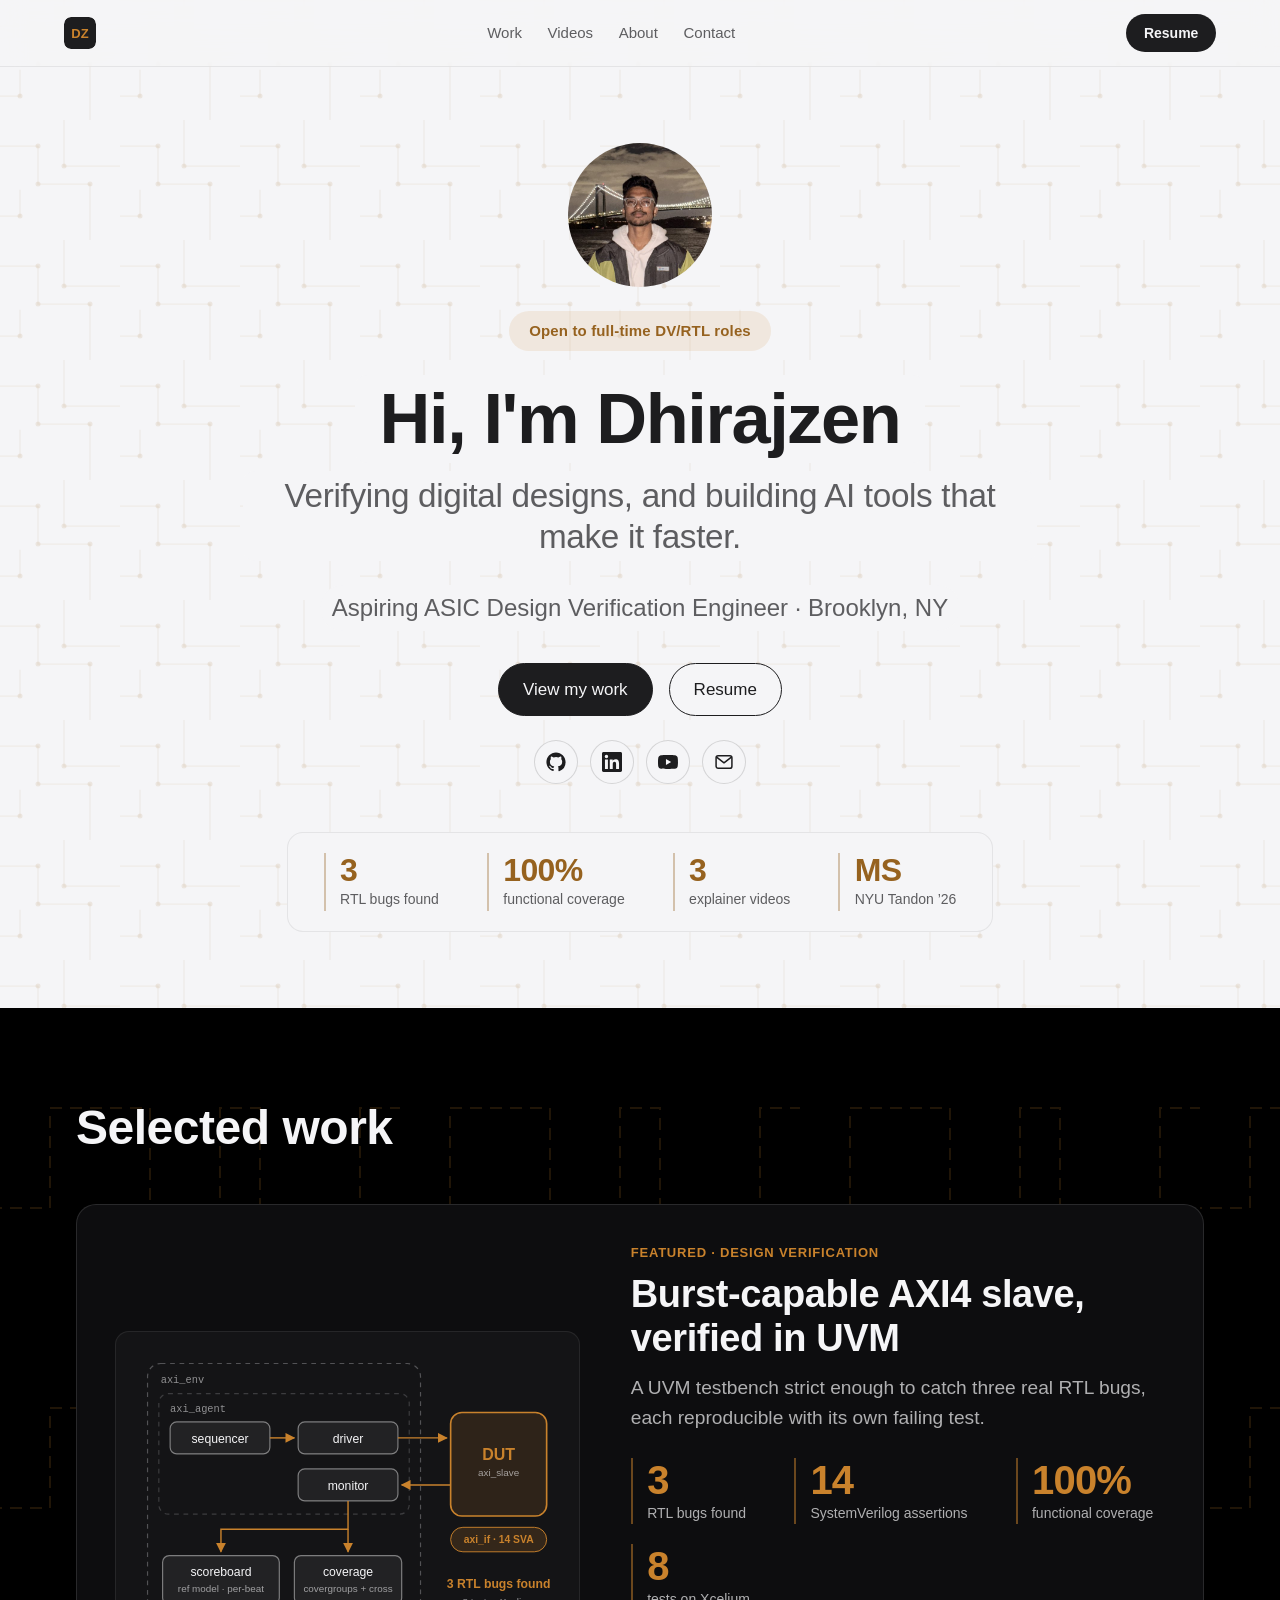
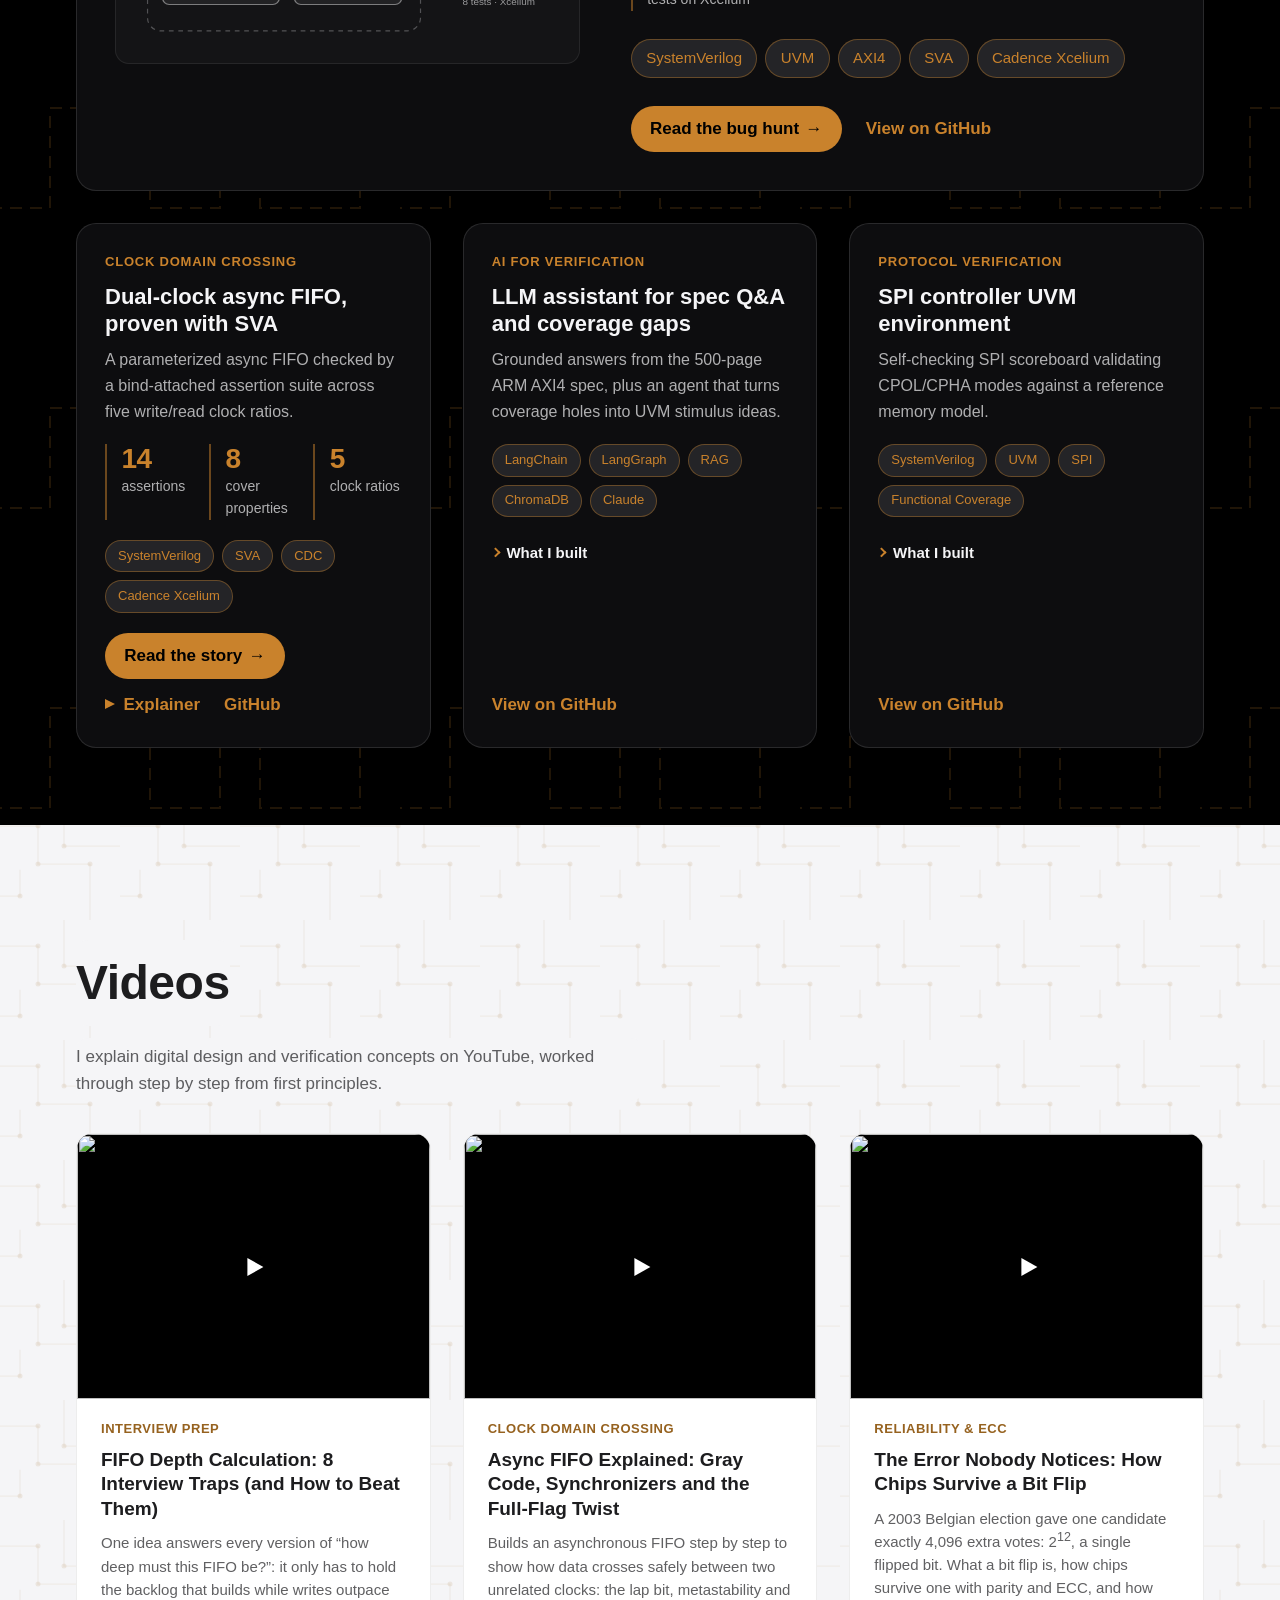
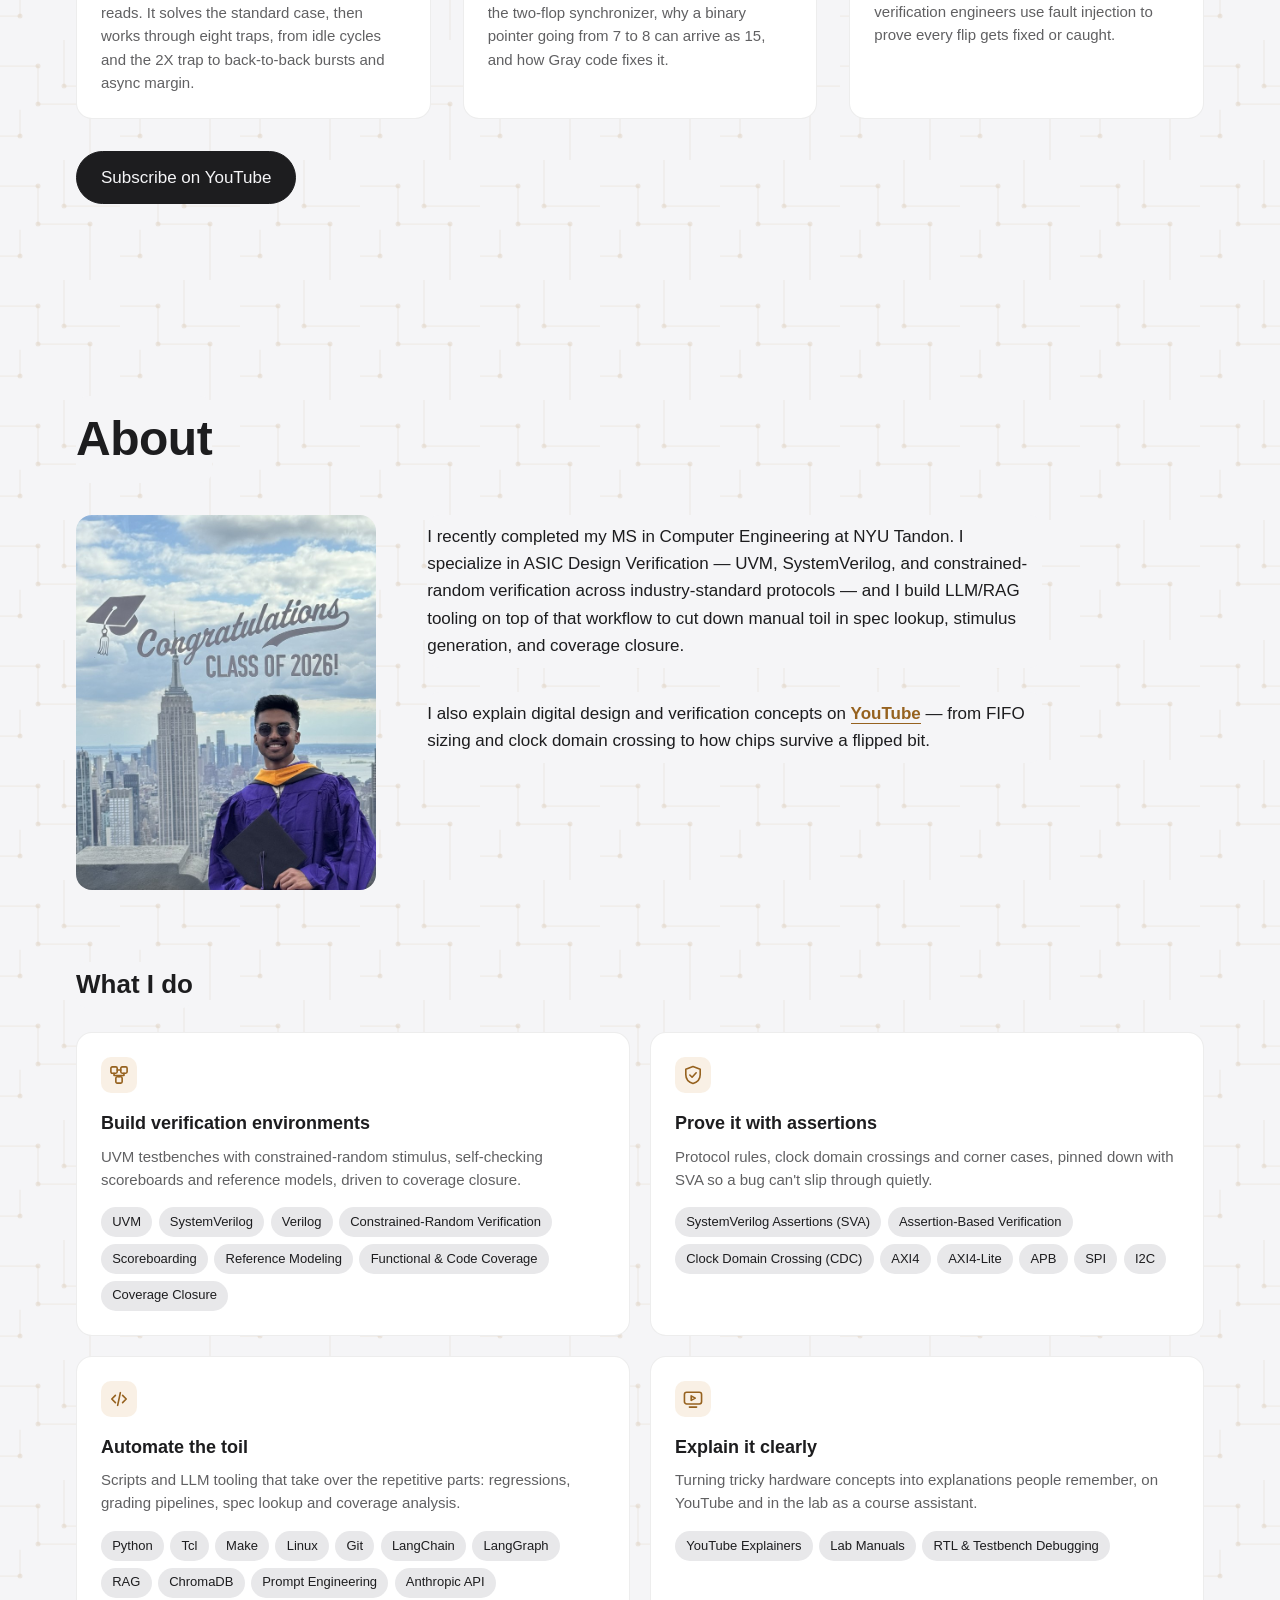
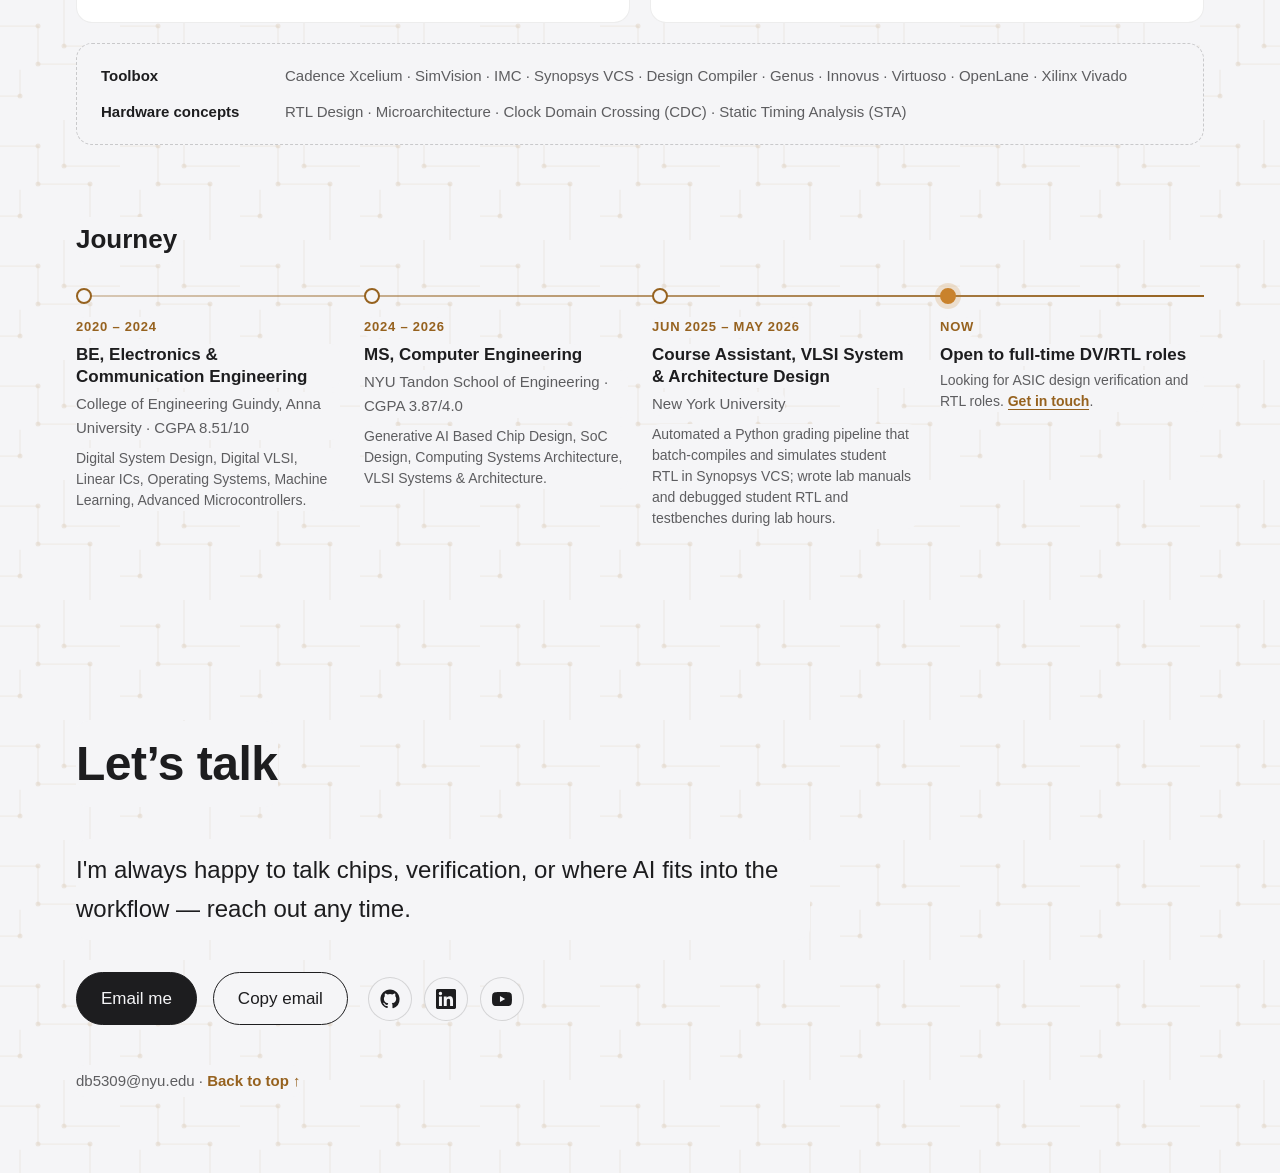
==== index.html @ af72b8d8 "redesign: work-first layout, case-study pages, nav that tracks the page The page read like the resum" ====
<!DOCTYPE html>
<html lang="en">
<head>
  <script>document.documentElement.classList.add('js');</script>
  <meta charset="UTF-8">
  <meta name="viewport" content="width=device-width, initial-scale=1.0">
  <title>Dhirajzen Bagawath Geetha Kumaravel — Aspiring ASIC Design Verification Engineer</title>
  <meta name="description" content="Dhirajzen Bagawath Geetha Kumaravel — Aspiring ASIC Design Verification Engineer specializing in UVM, SystemVerilog, and AI/LLM tooling for verification. Open to full-time DV/RTL roles.">
  <meta property="og:type" content="website">
  <meta property="og:url" content="https://dhirajzen.github.io/">
  <meta property="og:title" content="Dhirajzen Bagawath Geetha Kumaravel — Aspiring ASIC Design Verification Engineer">
  <meta property="og:description" content="Aspiring ASIC Design Verification Engineer specializing in UVM, SystemVerilog, and AI/LLM tooling for verification. Open to full-time DV/RTL roles.">
  <meta property="og:image" content="https://dhirajzen.github.io/og-image.png">
  <meta property="og:image:width" content="1200">
  <meta property="og:image:height" content="630">
  <meta name="twitter:card" content="summary_large_image">
  <meta name="twitter:title" content="Dhirajzen Bagawath Geetha Kumaravel — Aspiring ASIC Design Verification Engineer">
  <meta name="twitter:description" content="Aspiring ASIC Design Verification Engineer specializing in UVM, SystemVerilog, and AI/LLM tooling for verification. Open to full-time DV/RTL roles.">
  <meta name="twitter:image" content="https://dhirajzen.github.io/og-image.png">
  <script type="application/ld+json">
  {
    "@context": "https://schema.org",
    "@type": "Person",
    "name": "Dhirajzen Bagawath Geetha Kumaravel",
    "jobTitle": "Aspiring ASIC Design Verification Engineer",
    "url": "https://dhirajzen.github.io/",
    "image": "https://dhirajzen.github.io/headshot.jpg",
    "email": "mailto:db5309@nyu.edu",
    "address": { "@type": "PostalAddress", "addressLocality": "Brooklyn", "addressRegion": "NY", "addressCountry": "US" },
    "alumniOf": [
      { "@type": "CollegeOrUniversity", "name": "New York University Tandon School of Engineering" },
      { "@type": "CollegeOrUniversity", "name": "College of Engineering Guindy, Anna University" }
    ],
    "knowsAbout": ["ASIC Design Verification", "UVM", "SystemVerilog", "SystemVerilog Assertions", "Functional Coverage", "Clock Domain Crossing", "AXI4"],
    "sameAs": [
      "https://github.com/Dhirajzen",
      "https://www.linkedin.com/in/dhirajzen30/",
      "https://www.youtube.com/@dhirajzen30"
    ]
  }
  </script>
  <link rel="icon" href="favicon.svg" type="image/svg+xml">
  <link rel="stylesheet" href="styles.css">
  <script src="script.js" defer></script>
  <script data-goatcounter="https://dhirajzen.goatcounter.com/count"
          async src="//gc.zgo.at/count.js"></script>
</head>
<body>
  <a class="skip-link" href="#main">Skip to main content</a>

  <svg class="site-bg-wave" aria-hidden="true" focusable="false"><rect width="100%" height="100%" fill="url(#circuit-pattern)" /></svg>
  <svg class="site-bg-wave-active" aria-hidden="true" focusable="false"><rect width="100%" height="100%" fill="url(#circuit-pattern-active)" /></svg>

  <svg width="0" height="0" style="position: absolute" aria-hidden="true" focusable="false">
    <defs>
      <pattern id="circuit-pattern" width="120" height="120" patternUnits="userSpaceOnUse">
        <path class="circuit-trace" d="M0,26 H38 V64 H90 V120 M64,0 V46 H120 M0,96 H20 V70" />
        <circle class="circuit-via" cx="38" cy="26" r="2.5" />
        <circle class="circuit-via" cx="38" cy="64" r="2.5" />
        <circle class="circuit-via" cx="90" cy="64" r="2.5" />
        <circle class="circuit-via" cx="64" cy="46" r="2.5" />
        <circle class="circuit-via" cx="20" cy="96" r="2.5" />
      </pattern>
      <pattern id="circuit-pattern-active" width="120" height="120" patternUnits="userSpaceOnUse">
        <path class="circuit-trace-active" d="M0,26 H38 V64 H90 V120 M64,0 V46 H120 M0,96 H20 V70" />
        <circle class="circuit-via-active" cx="38" cy="26" r="3" />
        <circle class="circuit-via-active" cx="38" cy="64" r="3" />
        <circle class="circuit-via-active" cx="90" cy="64" r="3" />
        <circle class="circuit-via-active" cx="64" cy="46" r="3" />
        <circle class="circuit-via-active" cx="20" cy="96" r="3" />
      </pattern>
      <pattern id="waveform-pattern" width="400" height="300" patternUnits="userSpaceOnUse">
        <path class="waveform-pattern-path" d="M-50,200 L50,200 L50,100 L150,100 L150,200 L220,200 L220,100 L260,100 L260,200 L360,200 L360,100 L400,100" />
      </pattern>
      <!-- Icon sprite: referenced with <use href="#icon-…"> wherever a link needs one. -->
      <symbol id="icon-github" viewBox="0 0 24 24"><path fill="currentColor" d="M12 .5C5.65.5.5 5.65.5 12c0 5.08 3.29 9.39 7.86 10.91.58.11.79-.25.79-.56v-2c-3.2.7-3.87-1.36-3.87-1.36-.52-1.33-1.28-1.69-1.28-1.69-1.05-.72.08-.7.08-.7 1.16.08 1.77 1.19 1.77 1.19 1.03 1.77 2.7 1.26 3.36.96.1-.75.4-1.26.73-1.55-2.55-.29-5.24-1.28-5.24-5.69 0-1.26.45-2.29 1.19-3.1-.12-.29-.52-1.46.11-3.05 0 0 .97-.31 3.17 1.18a11 11 0 0 1 5.77 0c2.2-1.49 3.17-1.18 3.17-1.18.63 1.59.23 2.76.11 3.05.74.81 1.19 1.84 1.19 3.1 0 4.42-2.69 5.39-5.25 5.68.41.36.78 1.06.78 2.14v3.17c0 .31.21.68.8.56A11.5 11.5 0 0 0 23.5 12C23.5 5.65 18.35.5 12 .5Z"/></symbol>
      <symbol id="icon-linkedin" viewBox="0 0 24 24"><path fill="currentColor" d="M20.45 20.45h-3.56v-5.57c0-1.33-.02-3.04-1.85-3.04-1.85 0-2.14 1.45-2.14 2.94v5.67H9.35V9h3.41v1.56h.05c.48-.9 1.64-1.85 3.37-1.85 3.6 0 4.27 2.37 4.27 5.46v6.28ZM5.34 7.43a2.06 2.06 0 1 1 0-4.13 2.06 2.06 0 0 1 0 4.13ZM7.12 20.45H3.56V9h3.56v11.45ZM22.22 0H1.77C.79 0 0 .77 0 1.73v20.54C0 23.23.79 24 1.77 24h20.45c.98 0 1.78-.77 1.78-1.73V1.73C24 .77 23.2 0 22.22 0Z"/></symbol>
      <symbol id="icon-youtube" viewBox="0 0 24 24"><path fill="currentColor" d="M23.5 6.19a3.02 3.02 0 0 0-2.12-2.14C19.5 3.55 12 3.55 12 3.55s-7.5 0-9.38.5A3.02 3.02 0 0 0 .5 6.19C0 8.08 0 12 0 12s0 3.92.5 5.81a3.02 3.02 0 0 0 2.12 2.14c1.88.5 9.38.5 9.38.5s7.5 0 9.38-.5a3.02 3.02 0 0 0 2.12-2.14C24 15.92 24 12 24 12s0-3.92-.5-5.81ZM9.55 15.57V8.43L15.82 12l-6.27 3.57Z"/></symbol>
      <symbol id="icon-mail" viewBox="0 0 24 24"><g fill="none" stroke="currentColor" stroke-width="1.8" stroke-linecap="round" stroke-linejoin="round"><rect x="2.5" y="4.5" width="19" height="15" rx="2.5"/><path d="m3.5 6.5 8.5 6.5 8.5-6.5"/></g></symbol>
    </defs>
  </svg>

  <nav class="site-nav" aria-label="Section navigation">
    <a href="#hero" class="site-nav__brand" aria-label="Dhirajzen — home">
      <svg class="site-nav__brand-mark" viewBox="0 0 64 64" aria-hidden="true" focusable="false">
        <rect width="64" height="64" rx="14" fill="var(--text-dark)"/>
        <text x="32" y="42" font-family="-apple-system, BlinkMacSystemFont, 'Segoe UI', Helvetica, Arial, sans-serif" font-size="26" font-weight="700" fill="var(--accent)" text-anchor="middle">DZ</text>
      </svg>
    </a>
    <button type="button" class="site-nav__toggle" aria-expanded="false" aria-controls="site-nav-links" aria-label="Open menu">
      <span class="site-nav__toggle-bar"></span>
      <span class="site-nav__toggle-bar"></span>
      <span class="site-nav__toggle-bar"></span>
    </button>
    <div class="site-nav__links" id="site-nav-links">
      <a href="#projects">Work</a>
      <a href="#videos">Videos</a>
      <a href="#about">About</a>
      <a href="#contact">Contact</a>
    </div>
    <a href="resume.pdf" class="site-nav__resume">Resume</a>
    <span class="site-nav__progress" aria-hidden="true"></span>
  </nav>

  <header class="hero" id="hero">
    <img src="headshot.jpg" alt="Portrait of Dhirajzen Bagawath Geetha Kumaravel" class="hero-headshot" data-reveal width="144" height="144">
    <p class="status-pill" data-reveal>Open to full-time DV/RTL roles</p>
    <h1 data-reveal><span class="hero-greeting">Hi, I'm Dhirajzen</span><span class="hero-tagline">Verifying digital designs, and building AI tools that make it faster.</span></h1>
    <p class="hero-subtitle" data-reveal>Aspiring ASIC Design Verification Engineer · Brooklyn, NY</p>
    <div class="hero-actions" data-reveal>
      <a href="#projects" class="btn btn--primary">View my work</a>
      <a href="resume.pdf" class="btn">Resume</a>
    </div>
    <nav class="icon-links hero-icon-links" aria-label="Profiles" data-reveal>
      <a href="https://github.com/Dhirajzen" aria-label="GitHub" title="GitHub"><svg class="icon" aria-hidden="true" focusable="false"><use href="#icon-github"/></svg></a>
      <a href="https://linkedin.com/in/dhirajzen30" aria-label="LinkedIn" title="LinkedIn"><svg class="icon" aria-hidden="true" focusable="false"><use href="#icon-linkedin"/></svg></a>
      <a href="https://www.youtube.com/@dhirajzen30" aria-label="YouTube" title="YouTube"><svg class="icon" aria-hidden="true" focusable="false"><use href="#icon-youtube"/></svg></a>
      <a href="mailto:db5309@nyu.edu" aria-label="Email" title="Email"><svg class="icon" aria-hidden="true" focusable="false"><use href="#icon-mail"/></svg></a>
    </nav>
    <ul class="glance" aria-label="At a glance" data-reveal>
      <li><span class="glance__value">3</span><span class="glance__label">RTL bugs found</span></li>
      <li><span class="glance__value">100%</span><span class="glance__label">functional coverage</span></li>
      <li><span class="glance__value">3</span><span class="glance__label">explainer videos</span></li>
      <li><span class="glance__value">MS</span><span class="glance__label">NYU Tandon ’26</span></li>
    </ul>
  </header>

  <main id="main">
    <section id="projects" class="projects-section" aria-labelledby="projects-heading">
      <svg class="projects-bg-waveform" aria-hidden="true" focusable="false"><rect width="100%" height="100%" fill="url(#waveform-pattern)" /></svg>
      <h2 id="projects-heading" data-reveal>Selected work</h2>
      <div class="projects-container">
        <article class="project-feature" data-reveal>
          <figure class="project-feature__visual">
            <svg class="diagram" viewBox="0 0 440 300" role="img" aria-labelledby="axi-diagram-title">
              <title id="axi-diagram-title">UVM testbench: a sequencer and driver stimulate the AXI4 slave, a monitor feeds a reference-model scoreboard and coverage, and 14 assertions sit on the interface</title>
              <defs>
                <marker id="dg-arrow-home" viewBox="0 0 10 10" refX="9" refY="5" markerWidth="7" markerHeight="7" orient="auto-start-reverse"><path class="dg-arrowhead" d="M0 0 10 5 0 10z"/></marker>
              </defs>
              <rect class="dg-group" x="8" y="8" width="290" height="284" rx="14"/>
              <text class="dg-label" x="22" y="29">axi_env</text>
              <rect class="dg-group dg-group--inner" x="20" y="40" width="266" height="128" rx="10"/>
              <text class="dg-label" x="32" y="59">axi_agent</text>
              <rect class="dg-box" x="32" y="70" width="106" height="34" rx="7"/>
              <text class="dg-text" x="85" y="92">sequencer</text>
              <rect class="dg-box" x="168" y="70" width="106" height="34" rx="7"/>
              <text class="dg-text" x="221" y="92">driver</text>
              <rect class="dg-box" x="168" y="120" width="106" height="34" rx="7"/>
              <text class="dg-text" x="221" y="142">monitor</text>
              <path class="dg-wire" d="M138 87 H164" marker-end="url(#dg-arrow-home)"/>
              <rect class="dg-box dg-box--dut" x="330" y="60" width="102" height="110" rx="12"/>
              <text class="dg-text dg-text--strong" x="381" y="110">DUT</text>
              <text class="dg-sub" x="381" y="128">axi_slave</text>
              <path class="dg-wire" d="M274 87 H326" marker-end="url(#dg-arrow-home)"/>
              <path class="dg-wire" d="M330 137 H278" marker-end="url(#dg-arrow-home)"/>
              <rect class="dg-badge" x="330" y="182" width="102" height="26" rx="13"/>
              <text class="dg-badge-text" x="381" y="199">axi_if · 14 SVA</text>
              <path class="dg-wire" d="M221 154 V184 H86 V208" marker-end="url(#dg-arrow-home)"/>
              <path class="dg-wire" d="M221 184 V208" marker-end="url(#dg-arrow-home)"/>
              <rect class="dg-box" x="24" y="212" width="124" height="52" rx="7"/>
              <text class="dg-text" x="86" y="234">scoreboard</text>
              <text class="dg-sub" x="86" y="251">ref model · per-beat</text>
              <rect class="dg-box" x="164" y="212" width="114" height="52" rx="7"/>
              <text class="dg-text" x="221" y="234">coverage</text>
              <text class="dg-sub" x="221" y="251">covergroups + cross</text>
              <text class="dg-callout" x="381" y="246">3 RTL bugs found</text>
              <text class="dg-sub" x="381" y="264">8 tests · Xcelium</text>
            </svg>
          </figure>
          <div class="project-feature__body">
            <p class="project-kicker">Featured · Design verification</p>
            <h3>Burst-capable AXI4 slave, verified in UVM</h3>
            <p class="project-summary">A UVM testbench strict enough to catch three real RTL bugs, each reproducible with its own failing test.</p>
            <ul class="project-stats" aria-label="Key results">
              <li><span class="project-stat__value">3</span><span class="project-stat__label">RTL bugs found</span></li>
              <li><span class="project-stat__value">14</span><span class="project-stat__label">SystemVerilog assertions</span></li>
              <li><span class="project-stat__value">100%</span><span class="project-stat__label">functional coverage</span></li>
              <li><span class="project-stat__value">8</span><span class="project-stat__label">tests on Xcelium</span></li>
            </ul>
            <ul class="tag-list">
              <li class="tag-chip">SystemVerilog</li>
              <li class="tag-chip">UVM</li>
              <li class="tag-chip">AXI4</li>
              <li class="tag-chip">SVA</li>
              <li class="tag-chip">Cadence Xcelium</li>
            </ul>
            <div class="project-links">
              <a class="project-cta" href="projects/axi4-uvm.html">Read the bug hunt <span aria-hidden="true">→</span></a>
              <a class="project-link" href="https://github.com/Dhirajzen/AXI4-UVM-Verification" aria-label="View the AXI4 slave verification project on GitHub">View on GitHub</a>
            </div>
          </div>
        </article>

        <div class="project-grid">
          <article class="project-card" data-reveal>
            <p class="project-kicker">Clock domain crossing</p>
            <h3>Dual-clock async FIFO, proven with SVA</h3>
            <p class="project-summary">A parameterized async FIFO checked by a bind-attached assertion suite across five write/read clock ratios.</p>
            <ul class="project-stats project-stats--compact" aria-label="Key results">
              <li><span class="project-stat__value">14</span><span class="project-stat__label">assertions</span></li>
              <li><span class="project-stat__value">8</span><span class="project-stat__label">cover properties</span></li>
              <li><span class="project-stat__value">5</span><span class="project-stat__label">clock ratios</span></li>
            </ul>
            <ul class="tag-list">
              <li class="tag-chip">SystemVerilog</li>
              <li class="tag-chip">SVA</li>
              <li class="tag-chip">CDC</li>
              <li class="tag-chip">Cadence Xcelium</li>
            </ul>
            <div class="project-links">
              <a class="project-cta" href="projects/async-fifo.html">Read the story <span aria-hidden="true">→</span></a>
              <span class="project-links__more">
                <a class="project-link project-link--video" href="https://www.youtube.com/watch?v=NLQoDZw3vug" aria-label="Watch the YouTube explainer on async FIFOs">Explainer</a>
                <a class="project-link" href="https://github.com/Dhirajzen/Asynchronous-FIFO" aria-label="View the async FIFO project on GitHub">GitHub</a>
              </span>
            </div>
          </article>

          <article class="project-card" data-reveal>
            <p class="project-kicker">AI for verification</p>
            <h3>LLM assistant for spec Q&amp;A and coverage gaps</h3>
            <p class="project-summary">Grounded answers from the 500-page ARM AXI4 spec, plus an agent that turns coverage holes into UVM stimulus ideas.</p>
            <ul class="tag-list">
              <li class="tag-chip">LangChain</li>
              <li class="tag-chip">LangGraph</li>
              <li class="tag-chip">RAG</li>
              <li class="tag-chip">ChromaDB</li>
              <li class="tag-chip">Claude</li>
            </ul>
            <details class="project-details">
              <summary>What I built</summary>
              <ul class="project-bullets">
                <li>Built a RAG pipeline over the 500-page ARM AXI4 specification using LangChain, ChromaDB, and Claude, with regex preprocessing, semantic chunking, and MMR retrieval for grounded spec Q&amp;A.</li>
                <li>Designed an agentic coverage gap analyzer in LangGraph that parses functional coverage reports and suggests UVM constrained-random stimulus to close uncovered bins.</li>
              </ul>
            </details>
            <div class="project-links">
              <a class="project-link" href="https://github.com/Dhirajzen/dv-rag-assistant" aria-label="View the LLM verification assistant on GitHub">View on GitHub</a>
            </div>
          </article>

          <article class="project-card" data-reveal>
            <p class="project-kicker">Protocol verification</p>
            <h3>SPI controller UVM environment</h3>
            <p class="project-summary">Self-checking SPI scoreboard validating CPOL/CPHA modes against a reference memory model.</p>
            <ul class="tag-list">
              <li class="tag-chip">SystemVerilog</li>
              <li class="tag-chip">UVM</li>
              <li class="tag-chip">SPI</li>
              <li class="tag-chip">Functional Coverage</li>
            </ul>
            <details class="project-details">
              <summary>What I built</summary>
              <ul class="project-bullets">
                <li>Developed a UVM environment for an SPI controller with constrained-random read/write transactions and functional coverage tracking CPOL, CPHA modes.</li>
                <li>Designed a self-checking scoreboard using a 32×8 reference memory model validating readback correctness through reset recovery and corner-case timing scenarios.</li>
              </ul>
            </details>
            <div class="project-links">
              <a class="project-link" href="https://github.com/Dhirajzen/Design-Verification-Projects/tree/main/SPI_UVM_Verification" aria-label="View the SPI UVM project on GitHub">View on GitHub</a>
            </div>
          </article>
        </div>
      </div>
    </section>

    <section id="videos" aria-labelledby="videos-heading">
      <h2 id="videos-heading" data-reveal>Videos</h2>
      <p class="section-intro" data-reveal>I explain digital design and verification concepts on YouTube, worked through step by step from first principles.</p>
      <div class="video-grid">
        <article class="video-card" data-reveal>
          <a class="video-thumb" href="https://www.youtube.com/watch?v=ET1wU6dEvhg" data-video-id="ET1wU6dEvhg" data-video-title="FIFO Depth Calculation: 8 Interview Traps (and How to Beat Them)" aria-label="Play video: FIFO Depth Calculation: 8 Interview Traps (and How to Beat Them)">
            <img src="https://i.ytimg.com/vi/ET1wU6dEvhg/hqdefault.jpg" alt="" width="480" height="360" loading="lazy" decoding="async">
            <span class="video-thumb__play" aria-hidden="true"></span>
          </a>
          <div class="video-card__body">
            <p class="video-card__topic">Interview prep</p>
            <h3>FIFO Depth Calculation: 8 Interview Traps (and How to Beat Them)</h3>
            <p>One idea answers every version of “how deep must this FIFO be?”: it only has to hold the backlog that builds while writes outpace reads. It solves the standard case, then works through eight traps, from idle cycles and the 2X trap to back-to-back bursts and async margin.</p>
          </div>
        </article>
        <article class="video-card" data-reveal>
          <a class="video-thumb" href="https://www.youtube.com/watch?v=NLQoDZw3vug" data-video-id="NLQoDZw3vug" data-video-title="Async FIFO Explained: Gray Code, Synchronizers and the Full-Flag Twist" aria-label="Play video: Async FIFO Explained: Gray Code, Synchronizers and the Full-Flag Twist">
            <img src="https://i.ytimg.com/vi/NLQoDZw3vug/hqdefault.jpg" alt="" width="480" height="360" loading="lazy" decoding="async">
            <span class="video-thumb__play" aria-hidden="true"></span>
          </a>
          <div class="video-card__body">
            <p class="video-card__topic">Clock domain crossing</p>
            <h3>Async FIFO Explained: Gray Code, Synchronizers and the Full-Flag Twist</h3>
            <p>Builds an asynchronous FIFO step by step to show how data crosses safely between two unrelated clocks: the lap bit, metastability and the two-flop synchronizer, why a binary pointer going from 7 to 8 can arrive as 15, and how Gray code fixes it.</p>
          </div>
        </article>
        <article class="video-card" data-reveal>
          <a class="video-thumb" href="https://www.youtube.com/watch?v=aiX9myUAh60" data-video-id="aiX9myUAh60" data-video-title="The Error Nobody Notices: How Chips Survive a Bit Flip" aria-label="Play video: The Error Nobody Notices: How Chips Survive a Bit Flip">
            <img src="https://i.ytimg.com/vi/aiX9myUAh60/hqdefault.jpg" alt="" width="480" height="360" loading="lazy" decoding="async">
            <span class="video-thumb__play" aria-hidden="true"></span>
          </a>
          <div class="video-card__body">
            <p class="video-card__topic">Reliability &amp; ECC</p>
            <h3>The Error Nobody Notices: How Chips Survive a Bit Flip</h3>
            <p>A 2003 Belgian election gave one candidate exactly 4,096 extra votes: 2<sup>12</sup>, a single flipped bit. What a bit flip is, how chips survive one with parity and ECC, and how verification engineers use fault injection to prove every flip gets fixed or caught.</p>
          </div>
        </article>
      </div>
      <a class="btn btn--primary videos-cta" href="https://www.youtube.com/@dhirajzen30" data-reveal>Subscribe on YouTube</a>
    </section>

    <section id="about" aria-labelledby="about-heading">
      <h2 id="about-heading" data-reveal>About</h2>
      <div class="about-layout">
        <img src="graduation.jpg" alt="Dhirajzen at his NYU graduation" class="about-photo" data-reveal width="320" height="400"
             onerror="this.closest('.about-layout').classList.add('about-layout--no-photo'); this.remove();">
        <div class="about-text">
          <p data-reveal>I recently completed my MS in Computer Engineering at NYU Tandon. I specialize in ASIC Design Verification — UVM, SystemVerilog, and constrained-random verification across industry-standard protocols — and I build LLM/RAG tooling on top of that workflow to cut down manual toil in spec lookup, stimulus generation, and coverage closure.</p>
          <p data-reveal>I also explain digital design and verification concepts on <a href="https://www.youtube.com/@dhirajzen30">YouTube</a> — from FIFO sizing and clock domain crossing to how chips survive a flipped bit.</p>
        </div>
      </div>

      <div class="capabilities" id="skills">
        <h3 class="subheading" data-reveal>What I do</h3>
        <div class="capability-grid">
          <article class="capability-card" data-reveal>
            <svg class="capability-card__icon" viewBox="0 0 24 24" aria-hidden="true" focusable="false"><g fill="none" stroke="currentColor" stroke-width="1.8" stroke-linecap="round" stroke-linejoin="round"><rect x="3" y="3" width="7" height="7" rx="1.5"/><rect x="14" y="3" width="7" height="7" rx="1.5"/><rect x="8.5" y="14" width="7" height="7" rx="1.5"/><path d="M10 6.5h4M6.5 10v2.5H12V14M17.5 10v2.5H12"/></g></svg>
            <h4>Build verification environments</h4>
            <p>UVM testbenches with constrained-random stimulus, self-checking scoreboards and reference models, driven to coverage closure.</p>
            <ul class="tag-list">
              <li>UVM</li>
              <li>SystemVerilog</li>
              <li>Verilog</li>
              <li>Constrained-Random Verification</li>
              <li>Scoreboarding</li>
              <li>Reference Modeling</li>
              <li>Functional &amp; Code Coverage</li>
              <li>Coverage Closure</li>
            </ul>
          </article>
          <article class="capability-card" data-reveal>
            <svg class="capability-card__icon" viewBox="0 0 24 24" aria-hidden="true" focusable="false"><g fill="none" stroke="currentColor" stroke-width="1.8" stroke-linecap="round" stroke-linejoin="round"><path d="M12 2.5 4 5.5v6c0 4.7 3.4 8.6 8 10 4.6-1.4 8-5.3 8-10v-6l-8-3Z"/><path d="m8.5 12 2.5 2.5 4.5-5"/></g></svg>
            <h4>Prove it with assertions</h4>
            <p>Protocol rules, clock domain crossings and corner cases, pinned down with SVA so a bug can't slip through quietly.</p>
            <ul class="tag-list">
              <li>SystemVerilog Assertions (SVA)</li>
              <li>Assertion-Based Verification</li>
              <li>Clock Domain Crossing (CDC)</li>
              <li>AXI4</li>
              <li>AXI4-Lite</li>
              <li>APB</li>
              <li>SPI</li>
              <li>I2C</li>
            </ul>
          </article>
          <article class="capability-card" data-reveal>
            <svg class="capability-card__icon" viewBox="0 0 24 24" aria-hidden="true" focusable="false"><g fill="none" stroke="currentColor" stroke-width="1.8" stroke-linecap="round" stroke-linejoin="round"><path d="m8 8-4 4 4 4M16 8l4 4-4 4M13.5 5l-3 14"/></g></svg>
            <h4>Automate the toil</h4>
            <p>Scripts and LLM tooling that take over the repetitive parts: regressions, grading pipelines, spec lookup and coverage analysis.</p>
            <ul class="tag-list">
              <li>Python</li>
              <li>Tcl</li>
              <li>Make</li>
              <li>Linux</li>
              <li>Git</li>
              <li>LangChain</li>
              <li>LangGraph</li>
              <li>RAG</li>
              <li>ChromaDB</li>
              <li>Prompt Engineering</li>
              <li>Anthropic API</li>
            </ul>
          </article>
          <article class="capability-card" data-reveal>
            <svg class="capability-card__icon" viewBox="0 0 24 24" aria-hidden="true" focusable="false"><g fill="none" stroke="currentColor" stroke-width="1.8" stroke-linecap="round" stroke-linejoin="round"><rect x="2.5" y="4.5" width="19" height="13" rx="2.5"/><path d="m10 8.5 4.5 2.5-4.5 2.5v-5ZM8 21h8"/></g></svg>
            <h4>Explain it clearly</h4>
            <p>Turning tricky hardware concepts into explanations people remember, on YouTube and in the lab as a course assistant.</p>
            <ul class="tag-list">
              <li>YouTube Explainers</li>
              <li>Lab Manuals</li>
              <li>RTL &amp; Testbench Debugging</li>
            </ul>
          </article>
        </div>
        <dl class="toolbox" data-reveal>
          <div>
            <dt>Toolbox</dt>
            <dd>Cadence Xcelium · SimVision · IMC · Synopsys VCS · Design Compiler · Genus · Innovus · Virtuoso · OpenLane · Xilinx Vivado</dd>
          </div>
          <div>
            <dt>Hardware concepts</dt>
            <dd>RTL Design · Microarchitecture · Clock Domain Crossing (CDC) · Static Timing Analysis (STA)</dd>
          </div>
        </dl>
      </div>

      <div class="journey" id="experience">
        <h3 class="subheading" data-reveal>Journey</h3>
        <ol class="journey-rail">
          <li class="journey-step" id="education" data-reveal>
            <p class="journey-step__when">2020 – 2024</p>
            <h4>BE, Electronics &amp; Communication Engineering</h4>
            <p class="journey-step__where">College of Engineering Guindy, Anna University · CGPA 8.51/10</p>
            <p class="journey-step__note">Digital System Design, Digital VLSI, Linear ICs, Operating Systems, Machine Learning, Advanced Microcontrollers.</p>
          </li>
          <li class="journey-step" data-reveal>
            <p class="journey-step__when">2024 – 2026</p>
            <h4>MS, Computer Engineering</h4>
            <p class="journey-step__where">NYU Tandon School of Engineering · CGPA 3.87/4.0</p>
            <p class="journey-step__note">Generative AI Based Chip Design, SoC Design, Computing Systems Architecture, VLSI Systems &amp; Architecture.</p>
          </li>
          <li class="journey-step" data-reveal>
            <p class="journey-step__when">Jun 2025 – May 2026</p>
            <h4>Course Assistant, VLSI System &amp; Architecture Design</h4>
            <p class="journey-step__where">New York University</p>
            <p class="journey-step__note">Automated a Python grading pipeline that batch-compiles and simulates student RTL in Synopsys VCS; wrote lab manuals and debugged student RTL and testbenches during lab hours.</p>
          </li>
          <li class="journey-step journey-step--now" data-reveal>
            <p class="journey-step__when">Now</p>
            <h4>Open to full-time DV/RTL roles</h4>
            <p class="journey-step__note">Looking for ASIC design verification and RTL roles. <a href="#contact">Get in touch</a>.</p>
          </li>
        </ol>
      </div>
    </section>
  </main>

  <footer id="contact" aria-labelledby="contact-heading">
    <h2 id="contact-heading" data-reveal>Let’s talk</h2>
    <p data-reveal>I'm always happy to talk chips, verification, or where AI fits into the workflow — reach out any time.</p>
    <div class="contact-actions" data-reveal>
      <a href="mailto:db5309@nyu.edu" class="btn btn--primary">Email me</a>
      <button type="button" class="btn copy-email" data-email="db5309@nyu.edu" hidden>Copy email</button>
      <nav class="icon-links" aria-label="Profiles">
        <a href="https://github.com/Dhirajzen" aria-label="GitHub" title="GitHub"><svg class="icon" aria-hidden="true" focusable="false"><use href="#icon-github"/></svg></a>
        <a href="https://linkedin.com/in/dhirajzen30" aria-label="LinkedIn" title="LinkedIn"><svg class="icon" aria-hidden="true" focusable="false"><use href="#icon-linkedin"/></svg></a>
        <a href="https://www.youtube.com/@dhirajzen30" aria-label="YouTube" title="YouTube"><svg class="icon" aria-hidden="true" focusable="false"><use href="#icon-youtube"/></svg></a>
      </nav>
    </div>
    <p class="footer-meta"><span>db5309@nyu.edu</span> · <a href="#hero">Back to top ↑</a></p>
  </footer>
</body>
</html>
---- styles.css ----
/* ===== Custom properties ===== */
:root {
  --bg-light: #f5f5f7;
  --bg-dark: #000000;
  --text-dark: #1d1d1f;
  --text-light: #f5f5f7;
  --text-light-muted: rgba(245, 245, 247, 0.7);
  --text-dark-muted: rgba(29, 29, 31, 0.7);
  --accent: #c9822c;
  --accent-on-light: #96621f; /* darker copper for text on the light bg — #c9822c is only 2.87:1 there, fails WCAG AA */
  --accent-contrast: #ffffff;

  --font-system: -apple-system, BlinkMacSystemFont, "Segoe UI", Roboto, "Helvetica Neue", Arial, sans-serif;

  --section-padding-y: clamp(3rem, 6vw, 6rem);
  --section-gap: clamp(1.5rem, 3vw, 3rem);
  /* Was a flat 1120px (1280px past 1440px, then frozen forever) — on
     external/Windows monitors that report their true CSS-pixel width
     (no Retina-style downscaling like macOS applies), that left a huge
     static gap on either side. This keeps growing, bounded, instead. */
  --container-width: clamp(1120px, 1000px + 20vw, 1600px);
  --container-padding-x: clamp(1.5rem, 5vw, 4rem);

  --headline-size: clamp(2.25rem, 5.5vw, 4.5rem);
  --section-heading-size: clamp(1.75rem, 4vw, 3rem);
  --body-size: clamp(1.0625rem, 1.2vw, 1.25rem);
}

/* ===== Reset ===== */
*, *::before, *::after { box-sizing: border-box; }
html { scroll-behavior: smooth; }
@media (prefers-reduced-motion: reduce) {
  html { scroll-behavior: auto; }
}
body {
  position: relative;
  margin: 0;
  font-family: var(--font-system);
  background: var(--bg-light);
  color: var(--text-dark);
  font-size: var(--body-size);
  line-height: 1.6;
  -webkit-font-smoothing: antialiased;
}
h1, h2, h3, p, ul { margin: 0; }
ul { padding: 0; list-style: none; }
a { color: inherit; text-decoration: none; }
img { max-width: 100%; display: block; }

/* ===== Skip link ===== */
.skip-link {
  position: absolute;
  top: -100%;
  left: 1rem;
  background: var(--text-dark);
  color: var(--text-light);
  padding: 0.75rem 1.25rem;
  border-radius: 0.5rem;
  z-index: 100;
  transition: top 0.2s ease;
}
.skip-link:focus {
  top: 1rem;
}

/* ===== Focus states ===== */
a:focus-visible,
button:focus-visible {
  outline: 3px solid var(--accent-on-light);
  outline-offset: 3px;
  border-radius: 2px;
}

/* ===== Site nav ===== */
.site-nav {
  position: sticky;
  top: 0;
  z-index: 50;
  display: flex;
  align-items: center;
  justify-content: space-between;
  gap: 1rem;
  padding: 0.85rem clamp(1.5rem, 5vw, 4rem);
  background: rgba(245, 245, 247, 0.8);
  backdrop-filter: blur(12px);
  -webkit-backdrop-filter: blur(12px);
  border-bottom: 1px solid rgba(29, 29, 31, 0.08);
}
.site-nav__brand {
  display: flex;
  align-items: center;
}
.site-nav__brand-mark {
  width: 2rem;
  height: 2rem;
  display: block;
  border-radius: 7px;
}
.site-nav__links {
  display: flex;
  gap: clamp(0.75rem, 2vw, 1.75rem);
}
.site-nav__links a {
  font-size: 0.9375rem;
  font-weight: 500;
  color: var(--text-dark-muted);
  transition: color 0.2s ease;
  white-space: nowrap;
}
.site-nav__links a:hover { color: var(--accent-on-light); }
.site-nav__links a { position: relative; }
.site-nav__links a.is-active { color: var(--text-dark); }
.site-nav__links a.is-active::after {
  content: "";
  position: absolute;
  left: 0;
  right: 0;
  bottom: -0.35rem;
  height: 2px;
  border-radius: 1px;
  background: var(--accent-on-light);
}
/* Reading-progress "signal" along the bottom edge of the sticky nav;
   script.js feeds --scroll-progress (0–1) from the scroll position. */
.site-nav__progress {
  position: absolute;
  left: 0;
  bottom: -1px;
  width: 100%;
  height: 2px;
  background: var(--accent);
  transform: scaleX(var(--scroll-progress, 0));
  transform-origin: left center;
  pointer-events: none;
}
.site-nav__resume {
  font-size: 0.875rem;
  font-weight: 600;
  padding: 0.5rem 1.1rem;
  border-radius: 999px;
  background: var(--text-dark);
  color: var(--bg-light);
  white-space: nowrap;
  transition: background 0.2s ease;
}
.site-nav__resume:hover { background: var(--accent-on-light); }

.site-nav__toggle {
  display: none;
  flex-direction: column;
  justify-content: center;
  gap: 5px;
  width: 2.25rem;
  height: 2.25rem;
  padding: 0;
  border: none;
  background: none;
  cursor: pointer;
}
.site-nav__toggle-bar {
  display: block;
  width: 100%;
  height: 2px;
  background: var(--text-dark);
  border-radius: 1px;
}

@media (max-width: 639px) {
  .site-nav__toggle { display: inline-flex; order: 1; }
  /* justify-content: space-between (from .site-nav) doesn't truly center
     the brand mark here — the hamburger and Resume button are different
     widths, so splitting the remaining space evenly shifts the middle
     item toward whichever side is narrower. Taking it out of flex flow
     and centering it against the nav bar itself guarantees the true
     midpoint regardless of how wide either side item is. */
  .site-nav__brand {
    position: absolute;
    left: 50%;
    top: 50%;
    transform: translate(-50%, -50%);
  }
  .site-nav__resume { order: 3; }
  .site-nav__links {
    position: absolute;
    top: 100%;
    left: 0;
    right: 0;
    display: flex;
    flex-direction: column;
    max-height: 0;
    overflow: hidden;
    background: var(--bg-light);
    border-bottom: 1px solid rgba(29, 29, 31, 0.08);
    transition: max-height 0.3s ease;
  }
  .site-nav__links[data-open="true"] { max-height: 28rem; }
  .site-nav__links a {
    padding: 0.75rem clamp(1.5rem, 5vw, 4rem);
  }
  .site-nav__links a.is-active { color: var(--accent-on-light); }
  .site-nav__links a.is-active::after { display: none; }
}
@media (prefers-reduced-motion: reduce) {
  .site-nav__links { transition: none; }
}

/* ===== Layout helpers ===== */
header.hero,
main > section,
footer#contact {
  position: relative;
  z-index: 1;
  padding: var(--section-padding-y) var(--container-padding-x);
  max-width: var(--container-width);
  margin: 0 auto;
  scroll-margin-top: 4.5rem;
}

main > section > *:not(.projects-bg-waveform) {
  position: relative;
  z-index: 1;
}

/* ===== Decorative background: infinite circuit board =====
   A faint, static circuit-trace pattern (.site-bg-wave) tiles behind the
   whole page — one absolutely-positioned SVG sized to the full document,
   so it reads as one continuous board rather than resetting per section.
   A second, brighter copy of the same traces (.site-bg-wave-active) is
   masked to a soft circle that eases toward the cursor (see script.js) and
   has its dash animation running continuously — so the "signal" is always
   flowing, but only visible in the small halo you're exploring with the
   pointer. The dark Projects section paints its own solid background over
   both and keeps its separate waveform motif for contrast. */
.site-bg-wave {
  position: absolute;
  inset: 0;
  z-index: 0;
  width: 100%;
  height: 100%;
  pointer-events: none;
}
.projects-bg-waveform {
  position: absolute;
  inset: 0;
  z-index: 0;
  width: 100%;
  height: 100%;
  pointer-events: none;
}
.circuit-trace {
  fill: none;
  stroke: var(--accent-on-light);
  stroke-width: 1.25;
  stroke-linecap: round;
  opacity: 0.07;
}
.circuit-via {
  fill: var(--accent-on-light);
  opacity: 0.11;
}
/* A brighter, animated copy of the circuit traces, revealed only in a soft
   radius around the cursor via a mask — signals appear to run through the
   board only where you're exploring. */
.site-bg-wave-active {
  position: absolute;
  inset: 0;
  z-index: 0;
  width: 100%;
  height: 100%;
  pointer-events: none;
  opacity: 0;
  transition: opacity 0.4s ease;
  -webkit-mask-image: radial-gradient(110px circle at var(--cursor-x, 50%) var(--cursor-y, 50%), black 0%, transparent 100%);
  mask-image: radial-gradient(110px circle at var(--cursor-x, 50%) var(--cursor-y, 50%), black 0%, transparent 100%);
}
.site-bg-wave-active.is-active { opacity: 1; }
.circuit-trace-active {
  fill: none;
  stroke: var(--accent);
  stroke-width: 1.5;
  stroke-linecap: round;
  stroke-dasharray: 6 11;
  opacity: 0.6;
  animation: circuit-flow 2.6s linear infinite;
}
.circuit-via-active {
  fill: var(--accent);
  opacity: 0.7;
}
@keyframes circuit-flow {
  to { stroke-dashoffset: -170; }
}
@media (hover: none), (pointer: coarse) {
  .site-bg-wave-active { display: none; }
}
@media (prefers-reduced-motion: reduce) {
  .site-bg-wave-active { display: none; }
  .circuit-trace-active { animation: none; }
}
.waveform-pattern-path {
  fill: none;
  stroke: var(--accent);
  stroke-width: 2;
  opacity: 0.16;
  stroke-dasharray: 12 8;
  animation: wave-drift 14s linear infinite;
}
@keyframes wave-drift {
  to { stroke-dashoffset: -200; }
}
@media (prefers-reduced-motion: reduce) {
  .waveform-pattern-path {
    animation: none;
  }
}

main > section + section,
footer#contact {
  margin-top: var(--section-gap);
}

/* ===== Hero ===== */
header.hero {
  position: relative;
  min-height: 90vh;
  display: flex;
  flex-direction: column;
  align-items: center;
  justify-content: center;
  text-align: center;
  gap: 1.5rem;
}
.status-pill {
  display: inline-block;
  width: fit-content;
  padding: 0.5rem 1.25rem;
  border-radius: 999px;
  background: rgba(201, 130, 44, 0.12);
  color: var(--accent-on-light);
  font-weight: 600;
  font-size: 0.9375rem;
  letter-spacing: 0.01em;
}
header.hero h1 {
  display: flex;
  flex-direction: column;
  align-items: center;
  gap: 0.5rem;
  max-width: clamp(20ch, 90%, 42ch);
}
.hero-greeting {
  font-size: var(--headline-size);
  font-weight: 600;
  letter-spacing: -0.02em;
  line-height: 1.05;
  background: var(--bg-light);
  padding: 0.1em 0.35em;
  border-radius: 12px;
}
.hero-tagline {
  font-size: clamp(1.5rem, 2.6vw, 2.25rem);
  font-weight: 500;
  letter-spacing: -0.01em;
  line-height: 1.25;
  color: var(--text-dark-muted);
  background: var(--bg-light);
  padding: 0.1em 0.35em;
  border-radius: 12px;
}
.hero-subtitle {
  font-size: clamp(1.125rem, 2vw, 1.5rem);
  color: var(--text-dark-muted);
  background: var(--bg-light);
  padding: 0.15em 0.5em;
  border-radius: 999px;
}
.hero-headshot {
  width: 9rem;
  height: 9rem;
  border-radius: 50%;
  object-fit: cover;
}
.hero-actions {
  display: flex;
  flex-wrap: wrap;
  justify-content: center;
  gap: 1rem;
  margin-top: 0.5rem;
}

/* ===== Buttons (hero, videos, contact) ===== */
.btn {
  display: inline-flex;
  align-items: center;
  justify-content: center;
  gap: 0.5rem;
  padding: 0.75rem 1.5rem;
  border-radius: 999px;
  border: 1.5px solid var(--text-dark);
  background: var(--bg-light);
  color: var(--text-dark);
  font: inherit;
  font-weight: 500;
  cursor: pointer;
  transition: background 0.2s ease, color 0.2s ease, border-color 0.2s ease;
}
.btn:hover { border-color: var(--accent-on-light); color: var(--accent-on-light); }
.btn--primary {
  background: var(--text-dark);
  color: var(--bg-light);
  border-color: var(--text-dark);
}
.btn--primary:hover {
  background: var(--accent-on-light);
  border-color: var(--accent-on-light);
  color: var(--accent-contrast);
}
/* .btn sets display, which would otherwise beat the [hidden] attribute. */
.btn[hidden] { display: none; }

/* ===== Icon links (GitHub / LinkedIn / YouTube / Email) ===== */
.icon-links {
  display: flex;
  flex-wrap: wrap;
  gap: 0.75rem;
}
.hero-icon-links { justify-content: center; }
.icon-links a {
  display: inline-flex;
  align-items: center;
  justify-content: center;
  width: 2.75rem;
  height: 2.75rem;
  border-radius: 50%;
  color: var(--text-dark);
  background: var(--bg-light);
  border: 1.5px solid rgba(29, 29, 31, 0.15);
  transition: color 0.2s ease, border-color 0.2s ease, transform 0.2s ease;
}
.icon-links a:hover {
  color: var(--accent-on-light);
  border-color: var(--accent-on-light);
  transform: translateY(-2px);
}
.icon {
  width: 1.25rem;
  height: 1.25rem;
}
@media (prefers-reduced-motion: reduce) {
  .icon-links a:hover { transform: none; }
}

/* ===== At-a-glance strip (hero) =====
   Same value-over-label pattern as .project-stats, in the light palette. */
.glance {
  display: flex;
  flex-wrap: wrap;
  justify-content: center;
  gap: 1rem clamp(1.5rem, 4vw, 3rem);
  margin-top: 1.5rem;
  padding: 1.25rem clamp(1.25rem, 3vw, 2.25rem);
  background: var(--bg-light);
  border: 1px solid rgba(29, 29, 31, 0.08);
  border-radius: 16px;
  text-align: left;
}
.glance li {
  display: flex;
  flex-direction: column;
  padding-left: 0.9rem;
  border-left: 2px solid rgba(150, 98, 31, 0.35);
}
.glance__value {
  font-size: clamp(1.5rem, 2.6vw, 2rem);
  font-weight: 700;
  line-height: 1.1;
  letter-spacing: -0.02em;
  color: var(--accent-on-light);
  font-variant-numeric: tabular-nums;
}
.glance__label {
  font-size: 0.875rem;
  color: var(--text-dark-muted);
}
@media (max-width: 559px) {
  .glance {
    display: grid;
    grid-template-columns: repeat(2, minmax(0, 1fr));
  }
}

/* ===== Section headings ===== */
main > section h2,
footer#contact h2 {
  display: inline-block;
  font-size: var(--section-heading-size);
  font-weight: 600;
  letter-spacing: -0.01em;
  margin-bottom: 2rem;
  background: var(--bg-light);
  padding: 0.1em 0;
  border-radius: 12px;
}
/* Projects section has its own solid dark background painted over the
   circuit pattern already (see .projects-section below) — the light-bg
   knockout above would hide this heading's light-colored text entirely. */
.projects-section > h2 {
  background: none;
  /* Dark section skips the light-bg knockout pill entirely, so the
     inline-block shrink-to-fit sizing has no job left here — worse, it
     breaks the margin:auto centering shared with .projects-container
     (auto margins don't resolve on inline-level boxes), leaving the
     heading flush-left while the container centers. Block fixes both. */
  display: block;
}

/* ===== About ===== */
.about-layout {
  display: grid;
  grid-template-columns: minmax(200px, 300px) 1fr;
  gap: clamp(2rem, 4vw, 3.5rem);
  align-items: start;
}
.about-photo {
  width: 100%;
  height: auto;
  aspect-ratio: 4 / 5;
  object-fit: cover;
  border-radius: 16px;
  background: rgba(29, 29, 31, 0.05);
}
.about-text p {
  max-width: 65ch;
  background: var(--bg-light);
  padding: 0.5em 0;
  border-radius: 12px;
}
.about-text p + p { margin-top: 1.5rem; }
.about-text a {
  color: var(--accent-on-light);
  font-weight: 600;
  border-bottom: 1.5px solid currentColor;
  transition: color 0.2s ease;
}
.about-text a:hover { color: var(--text-dark); }
@media (max-width: 767px) {
  .about-layout {
    grid-template-columns: 1fr;
  }
  .about-photo {
    max-width: 280px;
    margin: 0 auto;
  }
}
/* Fallback until graduation.jpg is supplied — the inline onerror handler on
   .about-photo (index.html) adds this class and removes the broken <img>,
   so a missing photo collapses back to a single readable text column
   instead of showing a broken-image icon on the live site. */
.about-layout--no-photo {
  grid-template-columns: 1fr;
}

/* ===== Tag chips (shared) ===== */
.tag-list {
  display: flex;
  flex-wrap: wrap;
  gap: 0.5rem;
}
.tag-list li,
.tag-chip {
  padding: 0.4rem 0.9rem;
  border-radius: 999px;
  background: rgb(232, 232, 234);
  font-size: 0.9375rem;
}
.projects-section .tag-chip {
  background: rgba(245, 245, 247, 0.1);
  color: var(--accent);
  border: 1px solid rgba(201, 130, 44, 0.4);
}

/* ===== Featured Projects (dark section) ===== */
.projects-section {
  max-width: none;
  width: 100%;
  background: var(--bg-dark);
  color: var(--text-light);
  padding: var(--section-padding-y) 0;
}
.projects-section > h2,
.projects-section > .projects-container {
  max-width: var(--container-width);
  margin-left: auto;
  margin-right: auto;
  padding-left: var(--container-padding-x);
  padding-right: var(--container-padding-x);
}
.projects-container {
  display: flex;
  flex-direction: column;
  gap: clamp(1.25rem, 2.5vw, 2rem);
}
.projects-section a:focus-visible,
.projects-section summary:focus-visible {
  outline-color: var(--accent); /* the light-bg copper is too dark on black */
}
.project-feature,
.project-card {
  background: #0d0d0f; /* opaque: the section's waveform motif stays behind the cards */
  border: 1px solid rgba(245, 245, 247, 0.12);
  border-radius: 20px;
  transition: border-color 0.3s ease;
}
.project-feature:hover,
.project-card:hover { border-color: rgba(201, 130, 44, 0.55); }
.project-feature {
  display: grid;
  grid-template-columns: minmax(0, 1fr) minmax(0, 1.15fr);
  gap: clamp(1.5rem, 4vw, 3.5rem);
  align-items: center;
  padding: clamp(1.25rem, 3vw, 2.5rem);
}
.project-feature__visual {
  margin: 0;
  padding: clamp(0.75rem, 2vw, 1.5rem);
  border-radius: 14px;
  background: rgba(245, 245, 247, 0.03);
  border: 1px solid rgba(245, 245, 247, 0.08);
}
.project-feature h3 {
  font-size: clamp(1.625rem, 3vw, 2.375rem);
  font-weight: 600;
  letter-spacing: -0.01em;
  line-height: 1.15;
  margin-bottom: 0.75rem;
}
@media (max-width: 899px) {
  .project-feature { grid-template-columns: 1fr; }
}
.project-grid {
  display: grid;
  grid-template-columns: repeat(auto-fit, minmax(min(100%, 280px), 1fr));
  gap: clamp(1.25rem, 2.5vw, 2rem);
}
.project-card {
  display: flex;
  flex-direction: column;
  padding: clamp(1.25rem, 2.5vw, 1.75rem);
}
.project-card h3 {
  font-size: 1.375rem;
  font-weight: 600;
  line-height: 1.25;
  margin-bottom: 0.6rem;
}
.project-kicker {
  font-size: 0.8125rem;
  font-weight: 600;
  letter-spacing: 0.06em;
  text-transform: uppercase;
  color: var(--accent);
  margin-bottom: 0.6rem;
}
.project-summary {
  font-size: clamp(1.0625rem, 1.5vw, 1.25rem);
  color: var(--text-light-muted);
  margin-bottom: 1.5rem;
  max-width: 60ch;
}
.project-card .project-summary {
  font-size: 1rem;
  margin-bottom: 1.25rem;
}
.project-bullets {
  display: flex;
  flex-direction: column;
  gap: 0.75rem;
  margin-bottom: 1.5rem;
  max-width: 65ch;
}
.project-bullets li {
  position: relative;
  padding-left: 1.25rem;
}
.project-bullets li::before {
  content: "";
  position: absolute;
  left: 0;
  top: 0.6em;
  width: 6px;
  height: 6px;
  border-radius: 50%;
  background: var(--accent);
}
/* Headline numbers (bugs found, assertions, coverage) — big copper values
   with a muted label underneath, each hung off a thin accent rule. */
.project-stats {
  display: flex;
  flex-wrap: wrap;
  gap: 1.25rem clamp(1.5rem, 4vw, 3rem);
  margin-bottom: 1.75rem;
}
.project-stats li {
  display: flex;
  flex-direction: column;
  padding-left: 0.9rem;
  border-left: 2px solid rgba(201, 130, 44, 0.5);
}
.project-stat__value {
  font-size: clamp(1.75rem, 3.2vw, 2.5rem);
  font-weight: 700;
  line-height: 1.1;
  letter-spacing: -0.02em;
  color: var(--accent);
  font-variant-numeric: tabular-nums;
}
.project-stat__label {
  font-size: 0.875rem;
  color: var(--text-light-muted);
}
.project-stats--compact {
  display: grid;
  grid-template-columns: repeat(3, minmax(0, 1fr));
  gap: 1rem;
  margin-bottom: 1.25rem;
}
.project-stats--compact .project-stat__value { font-size: 1.75rem; }
@media (max-width: 559px) {
  .project-stats:not(.project-stats--compact) {
    display: grid;
    grid-template-columns: repeat(2, minmax(0, 1fr));
  }
}
.project-feature .tag-list { margin-bottom: 1.75rem; }
.project-card .tag-list { margin-bottom: 1.25rem; }
.project-card .tag-chip {
  font-size: 0.8125rem;
  padding: 0.3rem 0.75rem;
}
.project-links {
  display: flex;
  flex-wrap: wrap;
  align-items: center;
  gap: 0.75rem 1.5rem;
}
/* Keeps every card's links on one baseline however long its text runs. */
.project-card .project-links { margin-top: auto; }
.project-links__more {
  display: flex;
  flex-wrap: wrap;
  gap: 0.75rem 1.5rem;
}
.project-cta {
  display: inline-flex;
  align-items: center;
  gap: 0.4rem;
  padding: 0.6rem 1.2rem;
  border-radius: 999px;
  background: var(--accent);
  color: #000000;
  font-weight: 600;
  transition: background 0.2s ease;
}
.project-cta:hover { background: #dd9545; }
.project-link {
  display: inline-block;
  color: var(--accent);
  font-weight: 600;
  border-bottom: 1.5px solid transparent;
  transition: border-color 0.2s ease;
}
.project-link:hover { border-color: var(--accent); }
.project-link--video::before {
  content: "";
  display: inline-block;
  border-style: solid;
  border-width: 0.35em 0 0.35em 0.6em;
  border-color: transparent transparent transparent currentColor;
  margin-right: 0.5em;
  vertical-align: 0.05em;
}

/* "What I built" disclosure on the compact cards */
.project-details { margin-bottom: 1.25rem; }
.project-details summary {
  display: inline-flex;
  align-items: center;
  gap: 0.5rem;
  cursor: pointer;
  list-style: none;
  font-size: 0.9375rem;
  font-weight: 600;
  color: var(--text-light);
}
.project-details summary::-webkit-details-marker { display: none; }
.project-details summary::before {
  content: "";
  width: 0.45em;
  height: 0.45em;
  border-right: 2px solid var(--accent);
  border-bottom: 2px solid var(--accent);
  transform: rotate(-45deg);
  transition: transform 0.2s ease;
}
.project-details[open] summary::before { transform: rotate(45deg); }
.project-details .project-bullets {
  margin: 1rem 0 0;
  font-size: 0.9375rem;
  color: var(--text-light-muted);
}

/* ===== Diagrams (inline SVG, drawn for the dark project panels) ===== */
.diagram {
  display: block;
  width: 100%;
  height: auto;
}
.diagram text {
  font-family: var(--font-system);
  text-anchor: middle;
}
.diagram .dg-label {
  text-anchor: start;
  fill: rgba(245, 245, 247, 0.55);
  font-size: 11px;
  font-family: ui-monospace, SFMono-Regular, Menlo, Consolas, monospace;
}
.dg-group {
  fill: none;
  stroke: rgba(245, 245, 247, 0.28);
  stroke-width: 1.25;
  stroke-dasharray: 5 5;
}
.dg-group--inner { stroke: rgba(245, 245, 247, 0.18); }
.dg-box {
  fill: rgba(245, 245, 247, 0.06);
  stroke: rgba(245, 245, 247, 0.45);
  stroke-width: 1.25;
}
.dg-box--dut {
  fill: rgba(201, 130, 44, 0.14);
  stroke: var(--accent);
  stroke-width: 1.75;
}
.dg-text {
  fill: var(--text-light);
  font-size: 13px;
  font-weight: 500;
}
.dg-text--strong {
  fill: var(--accent);
  font-size: 17px;
  font-weight: 700;
}
.dg-sub {
  fill: rgba(245, 245, 247, 0.6);
  font-size: 10.5px;
}
.dg-wire {
  fill: none;
  stroke: var(--accent);
  stroke-width: 1.5;
}
.dg-arrowhead { fill: var(--accent); }
.dg-badge {
  fill: rgba(201, 130, 44, 0.18);
  stroke: var(--accent);
  stroke-width: 1;
}
.dg-badge-text {
  fill: var(--accent);
  font-size: 11px;
  font-weight: 600;
}
.dg-callout {
  fill: var(--accent);
  font-size: 13px;
  font-weight: 700;
}

/* ===== Videos ===== */
main > section h2:has(+ .section-intro) { margin-bottom: 0.75rem; }
.section-intro {
  max-width: 60ch;
  margin-bottom: 2rem;
  color: var(--text-dark-muted);
  background: var(--bg-light);
  padding: 0.25em 0;
  border-radius: 12px;
}
.video-grid {
  display: grid;
  grid-template-columns: repeat(auto-fill, minmax(min(100%, 300px), 1fr));
  gap: clamp(1.25rem, 2.5vw, 2rem);
}
.video-card {
  display: flex;
  flex-direction: column;
  background: #ffffff;
  border: 1px solid rgba(29, 29, 31, 0.08);
  border-radius: 16px;
  overflow: hidden;
}
/* The thumbnail link and the iframe that replaces it on click share one
   16:9 box, so the card doesn't jump when the player loads. hqdefault
   thumbnails are 4:3 with letterbox bars; object-fit crops them off. */
.video-thumb,
.video-frame {
  position: relative;
  display: block;
  width: 100%;
  aspect-ratio: 16 / 9;
  background: var(--bg-dark);
  border: 0;
}
.video-thumb img {
  width: 100%;
  height: 100%;
  object-fit: cover;
  transition: transform 0.4s ease;
}
.video-thumb:hover img { transform: scale(1.03); }
/* Card clips overflow (for the rounded corners), which would also clip
   the default outside focus ring — draw it inset instead. */
.video-thumb:focus-visible { outline-offset: -3px; }
.video-thumb__play {
  position: absolute;
  top: 50%;
  left: 50%;
  width: 4rem;
  height: 2.75rem;
  transform: translate(-50%, -50%);
  border-radius: 12px;
  background: rgba(0, 0, 0, 0.75);
  transition: background 0.2s ease;
}
.video-thumb__play::after {
  content: "";
  position: absolute;
  top: 50%;
  left: 50%;
  transform: translate(-35%, -50%);
  border-style: solid;
  border-width: 0.6rem 0 0.6rem 1rem;
  border-color: transparent transparent transparent #ffffff;
}
.video-thumb:hover .video-thumb__play,
.video-thumb:focus-visible .video-thumb__play { background: var(--accent-on-light); }
.video-card__body { padding: 1.25rem 1.5rem 1.5rem; }
.video-card__topic {
  font-size: 0.8125rem;
  font-weight: 600;
  letter-spacing: 0.04em;
  text-transform: uppercase;
  color: var(--accent-on-light);
  margin-bottom: 0.5rem;
}
.video-card h3 {
  font-size: 1.1875rem;
  font-weight: 600;
  line-height: 1.3;
  margin-bottom: 0.6rem;
}
.video-card__body p:not(.video-card__topic) {
  font-size: 0.9375rem;
  line-height: 1.55;
  color: var(--text-dark-muted);
}
.video-card sup { line-height: 0; }
.videos-cta { margin-top: 2rem; }
@media (prefers-reduced-motion: reduce) {
  .video-thumb img { transition: none; }
  .video-thumb:hover img { transform: none; }
}

/* ===== About: capability cards, toolbox, journey ===== */
.subheading {
  display: inline-block;
  font-size: clamp(1.25rem, 2.2vw, 1.625rem);
  font-weight: 600;
  margin: clamp(3rem, 6vw, 4.5rem) 0 1.5rem;
  background: var(--bg-light);
  padding: 0.1em 0;
  border-radius: 10px;
}
.capabilities,
.journey { scroll-margin-top: 4.5rem; }
.capability-grid {
  display: grid;
  grid-template-columns: repeat(auto-fit, minmax(min(100%, 420px), 1fr));
  gap: 1.25rem;
}
.capability-card {
  display: flex;
  flex-direction: column;
  padding: 1.5rem;
  background: #ffffff;
  border: 1px solid rgba(29, 29, 31, 0.08);
  border-radius: 16px;
}
.capability-card__icon {
  width: 2.25rem;
  height: 2.25rem;
  padding: 0.45rem;
  margin-bottom: 1rem;
  border-radius: 10px;
  background: rgba(201, 130, 44, 0.12);
  color: var(--accent-on-light);
}
.capability-card h4 {
  margin: 0 0 0.4rem;
  font-size: 1.125rem;
  font-weight: 600;
}
.capability-card p {
  margin-bottom: 1rem;
  font-size: 0.9375rem;
  line-height: 1.55;
  color: var(--text-dark-muted);
}
.capability-card .tag-list { gap: 0.4rem; }
.capability-card .tag-list li {
  padding: 0.3rem 0.7rem;
  font-size: 0.8125rem;
}
.toolbox {
  display: grid;
  gap: 0.75rem;
  margin: 1.25rem 0 0;
  padding: 1.25rem 1.5rem;
  font-size: 0.9375rem;
  background: var(--bg-light);
  border: 1px dashed rgba(29, 29, 31, 0.2);
  border-radius: 16px;
}
.toolbox div {
  display: flex;
  flex-wrap: wrap;
  gap: 0.25rem 1rem;
}
.toolbox dt {
  min-width: 10.5rem;
  font-weight: 600;
}
.toolbox dd {
  flex: 1 1 20rem;
  margin: 0;
  color: var(--text-dark-muted);
}

/* Journey: a horizontal rail with copper "vias" on desktop, vertical on
   narrow screens. The rail is the list's ::before; each step's dot is the
   step's own ::before, painted after (so above) the rail. */
.journey-rail {
  position: relative;
  display: grid;
  grid-template-columns: repeat(4, minmax(0, 1fr));
  gap: 1.5rem;
  margin: 0;
  padding: 0;
  list-style: none;
}
.journey-rail::before {
  content: "";
  position: absolute;
  top: 7px;
  left: 0;
  right: 0;
  height: 2px;
  background: linear-gradient(to right, rgba(150, 98, 31, 0.3), var(--accent-on-light));
}
.journey-step {
  position: relative;
  padding-top: 1.85rem;
  scroll-margin-top: 4.5rem;
}
.journey-step::before {
  content: "";
  position: absolute;
  top: 0;
  left: 0;
  width: 16px;
  height: 16px;
  border-radius: 50%;
  background: var(--bg-light);
  border: 2px solid var(--accent-on-light);
}
.journey-step--now::before {
  background: var(--accent);
  border-color: var(--accent);
  box-shadow: 0 0 0 5px rgba(201, 130, 44, 0.2);
}
.journey-step > * {
  width: fit-content;
  background: var(--bg-light);
  border-radius: 8px;
}
.journey-step__when {
  margin-bottom: 0.35rem;
  font-size: 0.8125rem;
  font-weight: 600;
  letter-spacing: 0.06em;
  text-transform: uppercase;
  color: var(--accent-on-light);
}
.journey-step h4 {
  margin: 0 0 0.25rem;
  font-size: 1.0625rem;
  font-weight: 600;
  line-height: 1.3;
}
.journey-step__where {
  margin-bottom: 0.5rem;
  font-size: 0.9375rem;
  color: var(--text-dark-muted);
}
.journey-step__note {
  font-size: 0.875rem;
  line-height: 1.5;
  color: var(--text-dark-muted);
}
.journey-step__note a {
  color: var(--accent-on-light);
  font-weight: 600;
  border-bottom: 1.5px solid currentColor;
}
@media (max-width: 899px) {
  .journey-rail {
    grid-template-columns: 1fr;
    gap: 1.75rem;
  }
  .journey-rail::before {
    top: 0;
    bottom: 0;
    left: 7px;
    right: auto;
    width: 2px;
    height: auto;
    background: linear-gradient(to bottom, rgba(150, 98, 31, 0.3), var(--accent-on-light));
  }
  .journey-step { padding: 0 0 0 2.25rem; }
}

/* ===== Contact / footer ===== */
footer#contact {
  text-align: left;
}
footer#contact p {
  max-width: 55ch;
  font-size: clamp(1.125rem, 2vw, 1.5rem);
  margin-bottom: 2rem;
  background: var(--bg-light);
  padding: 0.5em 0;
  border-radius: 12px;
}
.contact-actions {
  display: flex;
  flex-wrap: wrap;
  align-items: center;
  gap: 1rem;
  margin-bottom: 2.5rem;
}
.contact-actions .icon-links { margin-left: 0.25rem; }
footer#contact .footer-meta {
  width: fit-content;
  max-width: none;
  margin-bottom: 0;
  padding: 0.25em 0;
  font-size: 0.9375rem;
  color: var(--text-dark-muted);
  border-radius: 8px;
}
.footer-meta a {
  color: var(--accent-on-light);
  font-weight: 600;
}

/* ===== Case-study pages (projects/*.html) =====
   One readable column on a solid sheet, so long-form text never sits on
   the circuit pattern; the board stays visible in the margins. */
.case {
  position: relative;
  z-index: 1;
  max-width: calc(780px + 2 * var(--container-padding-x));
  margin: 0 auto;
  padding: clamp(2rem, 5vw, 3.5rem) var(--container-padding-x) clamp(2.5rem, 6vw, 4rem);
  background: var(--bg-light);
}
.case-back {
  display: inline-flex;
  gap: 0.4rem;
  margin-bottom: 1.75rem;
  font-size: 0.9375rem;
  font-weight: 600;
  color: var(--accent-on-light);
}
.case-back:hover { color: var(--text-dark); }
.case .project-kicker { color: var(--accent-on-light); }
.case-hero h1 {
  margin-bottom: 1rem;
  font-size: clamp(2rem, 4.5vw, 3.25rem);
  font-weight: 600;
  line-height: 1.1;
  letter-spacing: -0.02em;
}
.case-lede {
  max-width: 62ch;
  margin-bottom: 1.75rem;
  font-size: clamp(1.125rem, 1.8vw, 1.3125rem);
  color: var(--text-dark-muted);
}
.case-hero .glance {
  display: grid;
  grid-template-columns: repeat(auto-fit, minmax(130px, 1fr));
  margin: 0 0 1.5rem;
}
.case-hero .tag-list { margin-bottom: 1.75rem; }
.case-actions {
  display: flex;
  flex-wrap: wrap;
  gap: 0.75rem;
}
.case-section { margin-top: clamp(2.75rem, 6vw, 4rem); }
.case-section h2 {
  margin-bottom: 1rem;
  font-size: clamp(1.5rem, 3vw, 2rem);
  font-weight: 600;
  line-height: 1.2;
  letter-spacing: -0.01em;
}
.case-section h3 {
  margin-bottom: 0.75rem;
  font-size: 1.25rem;
  font-weight: 600;
  line-height: 1.3;
}
.case-section p { max-width: 68ch; }
.case-section p + p,
.case-section .table-wrap + p { margin-top: 1rem; }
.case code {
  padding: 0.1em 0.35em;
  border-radius: 4px;
  font-family: ui-monospace, SFMono-Regular, Menlo, Consolas, monospace;
  font-size: 0.85em;
  background: rgba(29, 29, 31, 0.06);
}
.case-list {
  display: flex;
  flex-direction: column;
  gap: 0.85rem;
  max-width: 68ch;
}
.case-list li {
  position: relative;
  padding-left: 1.25rem;
}
.case-list li::before {
  content: "";
  position: absolute;
  left: 0;
  top: 0.6em;
  width: 6px;
  height: 6px;
  border-radius: 50%;
  background: var(--accent-on-light);
}
.case-figure {
  margin: 1.5rem 0;
  padding: clamp(1rem, 3vw, 2rem);
  border-radius: 16px;
  background: var(--bg-dark);
}
.case-figure .diagram {
  max-width: 580px;
  margin: 0 auto;
}
.case-figure figcaption {
  margin-top: 1rem;
  font-size: 0.875rem;
  color: var(--text-light-muted);
}
.table-wrap {
  margin: 1.25rem 0;
  overflow-x: auto;
  background: #ffffff;
  border: 1px solid rgba(29, 29, 31, 0.1);
  border-radius: 12px;
}
.case-table {
  width: 100%;
  border-collapse: collapse;
  font-size: 0.9375rem;
}
.case-table th,
.case-table td {
  padding: 0.7rem 1rem;
  text-align: left;
  vertical-align: top;
  border-bottom: 1px solid rgba(29, 29, 31, 0.08);
}
.case-table th {
  font-size: 0.8125rem;
  font-weight: 600;
  letter-spacing: 0.05em;
  text-transform: uppercase;
  color: var(--text-dark-muted);
  background: rgba(29, 29, 31, 0.03);
}
.case-table tbody tr:last-child td { border-bottom: 0; }
.case-table td:first-child { min-width: 9rem; }
.result-bug {
  font-weight: 600;
  color: var(--accent-on-light);
  white-space: nowrap;
}
.bug-card {
  margin-top: 1.25rem;
  padding: clamp(1.25rem, 3vw, 1.75rem);
  background: #ffffff;
  border: 1px solid rgba(29, 29, 31, 0.08);
  border-left: 4px solid var(--accent);
  border-radius: 14px;
}
.bug-card__tag {
  margin-bottom: 0.35rem;
  font-size: 0.8125rem;
  font-weight: 700;
  letter-spacing: 0.06em;
  text-transform: uppercase;
  color: var(--accent-on-light);
}
.bug-card dl {
  display: grid;
  grid-template-columns: 9.5rem minmax(0, 1fr);
  gap: 0.6rem 1rem;
  margin: 1rem 0 0;
  font-size: 0.9375rem;
}
.bug-card dt { font-weight: 600; }
.bug-card dd {
  margin: 0;
  color: var(--text-dark-muted);
}
.bug-card > p:not(.bug-card__tag) {
  font-size: 0.9375rem;
  color: var(--text-dark-muted);
}
@media (max-width: 599px) {
  .bug-card dl {
    grid-template-columns: 1fr;
    gap: 0.2rem;
  }
  .bug-card dd { margin-bottom: 0.6rem; }
}
.case pre {
  margin: 1.25rem 0 0;
  padding: 1rem 1.25rem;
  overflow-x: auto;
  border-radius: 10px;
  background: var(--bg-dark);
  color: #e9e9ec;
  font-family: ui-monospace, SFMono-Regular, Menlo, Consolas, monospace;
  font-size: 0.8125rem;
  line-height: 1.6;
}
.case pre code {
  padding: 0;
  background: none;
  font-size: inherit;
}
.case-video {
  max-width: 560px;
  margin-top: 1.25rem;
}
.case-next {
  display: flex;
  flex-wrap: wrap;
  justify-content: space-between;
  gap: 1.25rem 2rem;
  margin-top: clamp(3rem, 6vw, 4.5rem);
  padding-top: 2rem;
  border-top: 1px solid rgba(29, 29, 31, 0.1);
}
.case-next a {
  display: flex;
  flex-direction: column;
  gap: 0.25rem;
  font-weight: 600;
  color: var(--text-dark);
}
.case-next a:last-child { text-align: right; margin-left: auto; }
.case-next a:hover { color: var(--accent-on-light); }
.case-next small {
  font-size: 0.8125rem;
  font-weight: 500;
  letter-spacing: 0.06em;
  text-transform: uppercase;
  color: var(--text-dark-muted);
}
/* Line the contact footer up with the case-study column. */
main:has(.case) + footer#contact {
  max-width: calc(780px + 2 * var(--container-padding-x));
  margin-top: 0;
}

/* ===== Responsive ===== */
@media (max-width: 767px) {
  header.hero { min-height: 80vh; }
}

/* ===== Reveal on scroll =====
   [data-reveal] content is visible by default so a no-JS visitor sees
   everything. The hidden baseline only applies once html.js confirms
   script executed (set synchronously in <head>, see index.html) — an
   IntersectionObserver (script.js) then adds .is-visible as each element
   scrolls into view. */
html.js [data-reveal] {
  opacity: 0;
  transform: translateY(24px);
  transition: opacity 0.6s ease, transform 0.6s ease;
}
html.js [data-reveal].is-visible {
  opacity: 1;
  transform: translateY(0);
}
@media (prefers-reduced-motion: reduce) {
  html.js [data-reveal] { transition: opacity 0.4s ease; transform: none; }
}

/* Hero elements are already in view at load, so they all "intersect"
   almost immediately — stagger them with transition-delay to preserve the
   sequential build-in (headline, then pill, then subtitle, then links). */
html.js .hero-headshot[data-reveal] { transition-delay: 0s; }
html.js header.hero h1[data-reveal] { transition-delay: 0.15s; }
html.js .status-pill[data-reveal] { transition-delay: 0.3s; }
html.js .hero-subtitle[data-reveal] { transition-delay: 0.35s; }
html.js .hero-actions[data-reveal] { transition-delay: 0.4s; }
html.js .hero-icon-links[data-reveal] { transition-delay: 0.45s; }
html.js .glance[data-reveal] { transition-delay: 0.5s; }
@media (prefers-reduced-motion: reduce) {
  html.js .hero-headshot[data-reveal],
  html.js header.hero h1[data-reveal],
  html.js .status-pill[data-reveal],
  html.js .hero-subtitle[data-reveal],
  html.js .hero-actions[data-reveal],
  html.js .hero-icon-links[data-reveal],
  html.js .glance[data-reveal] { transition-delay: 0s; }
}
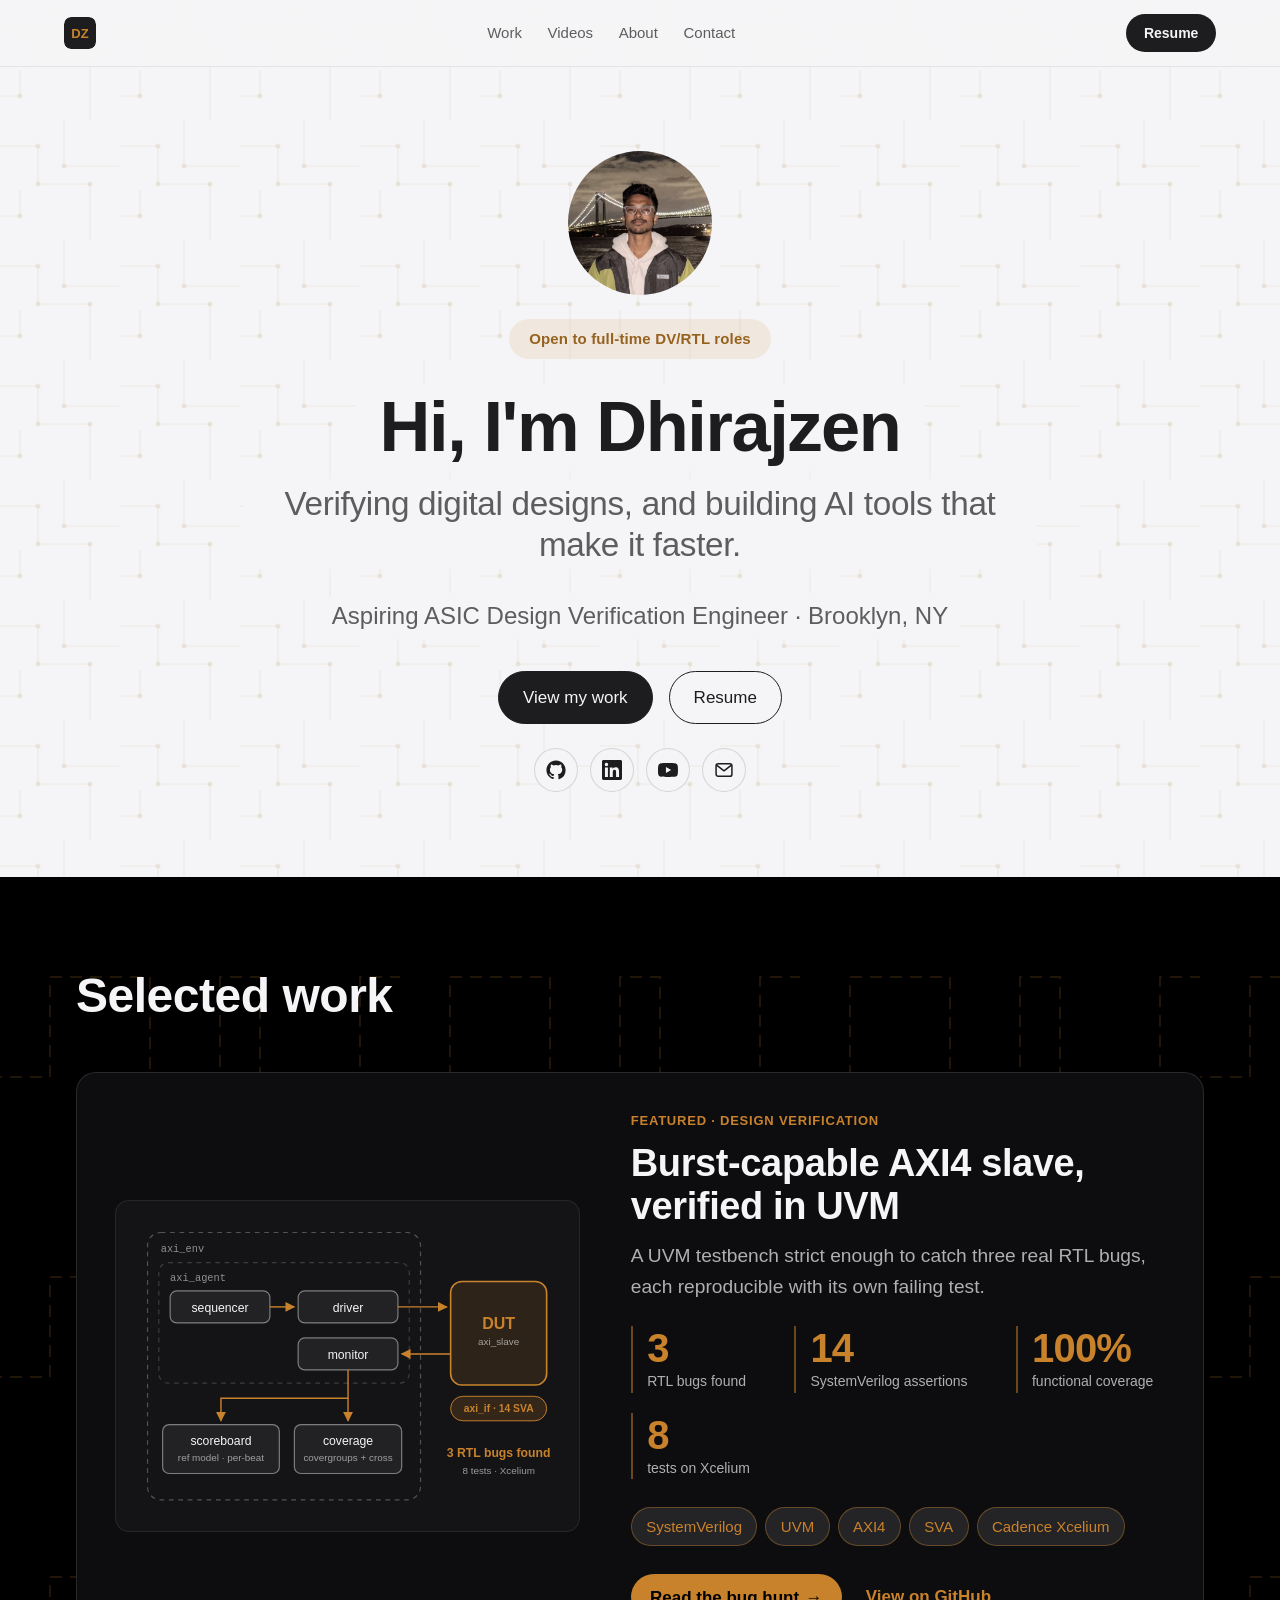
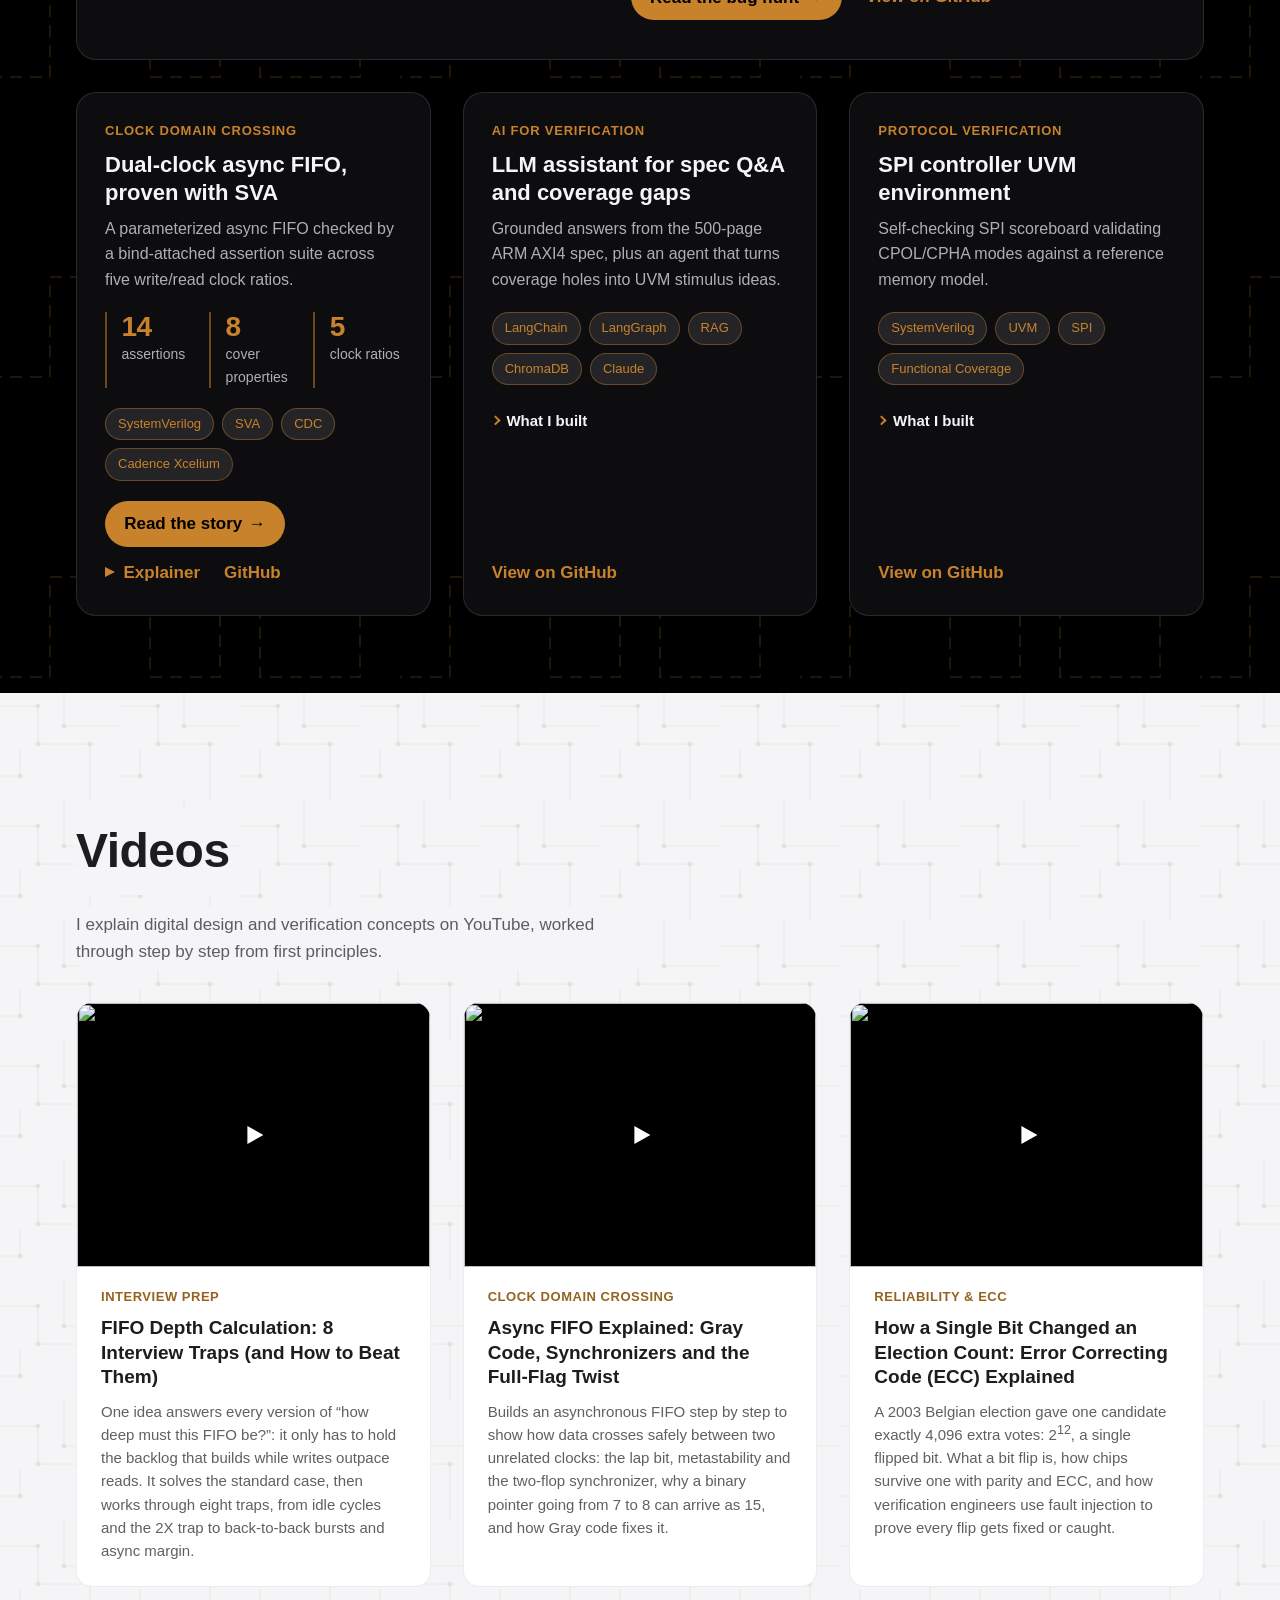
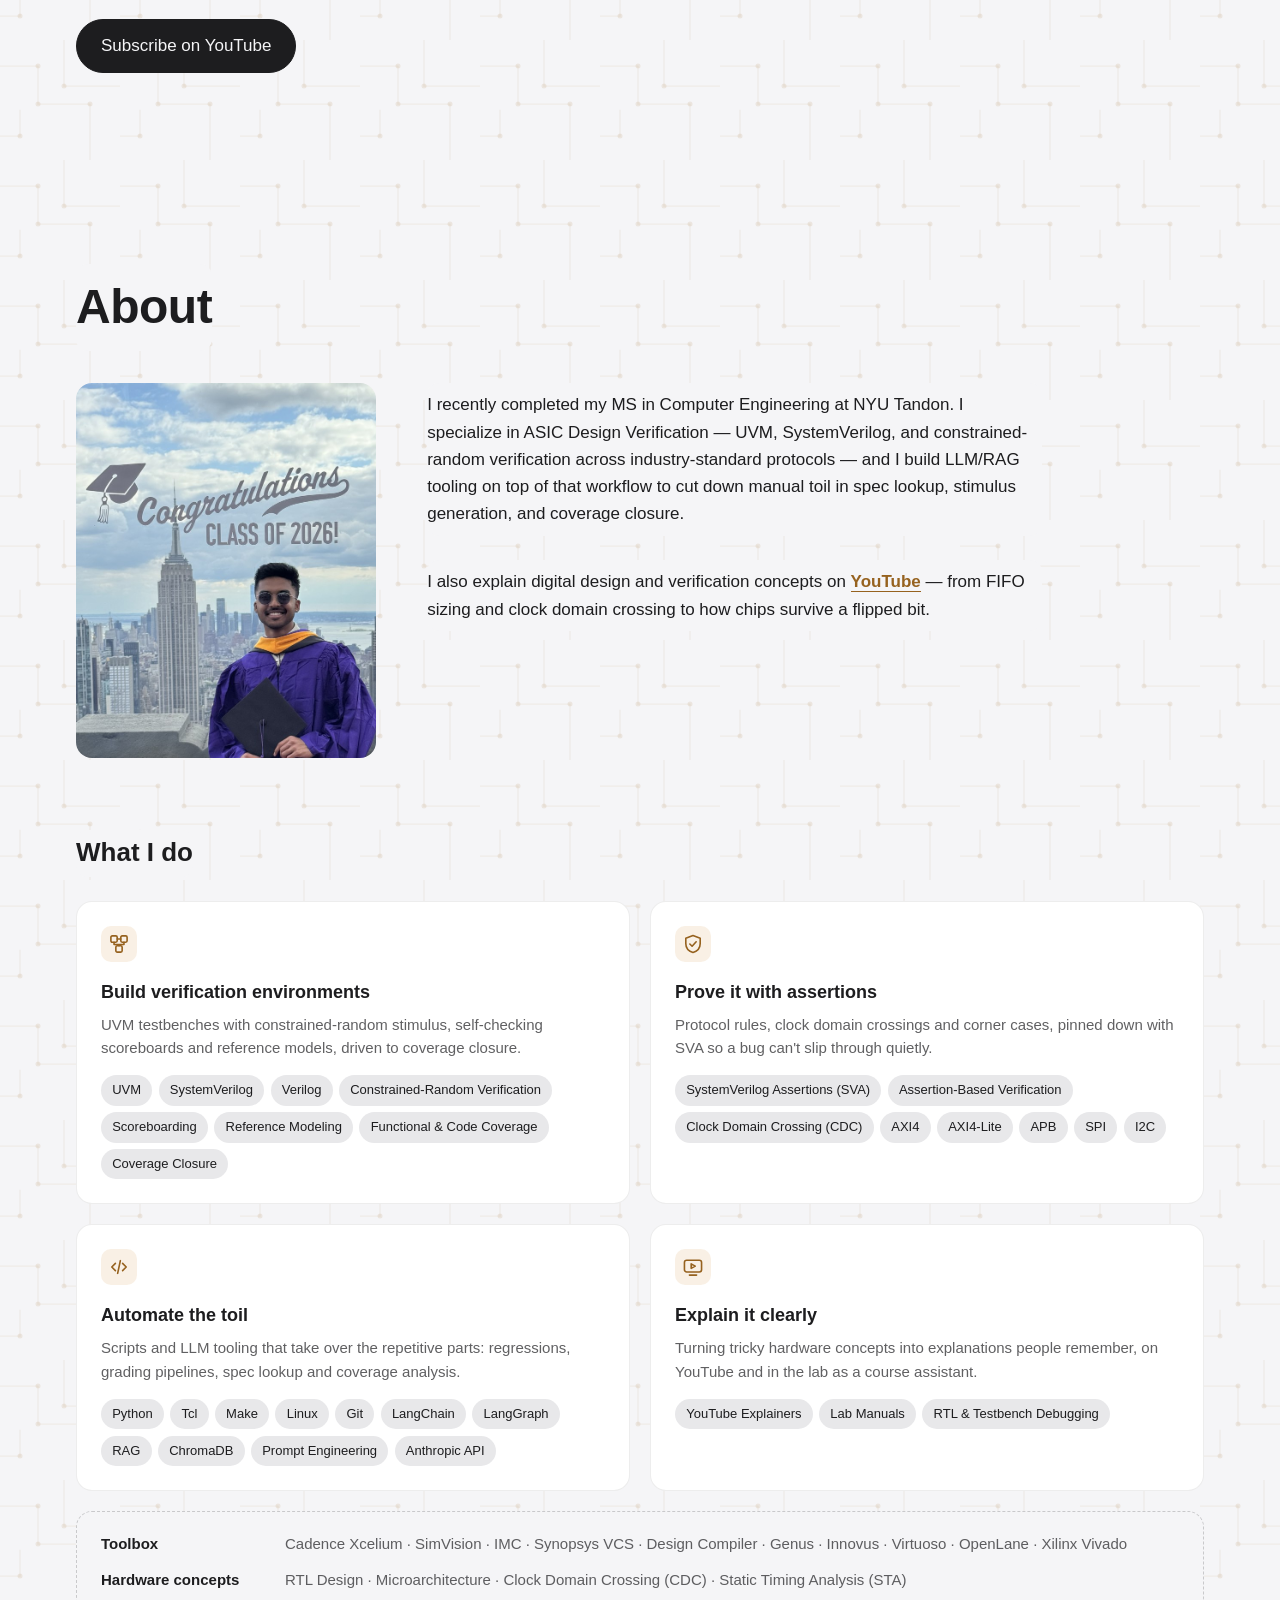
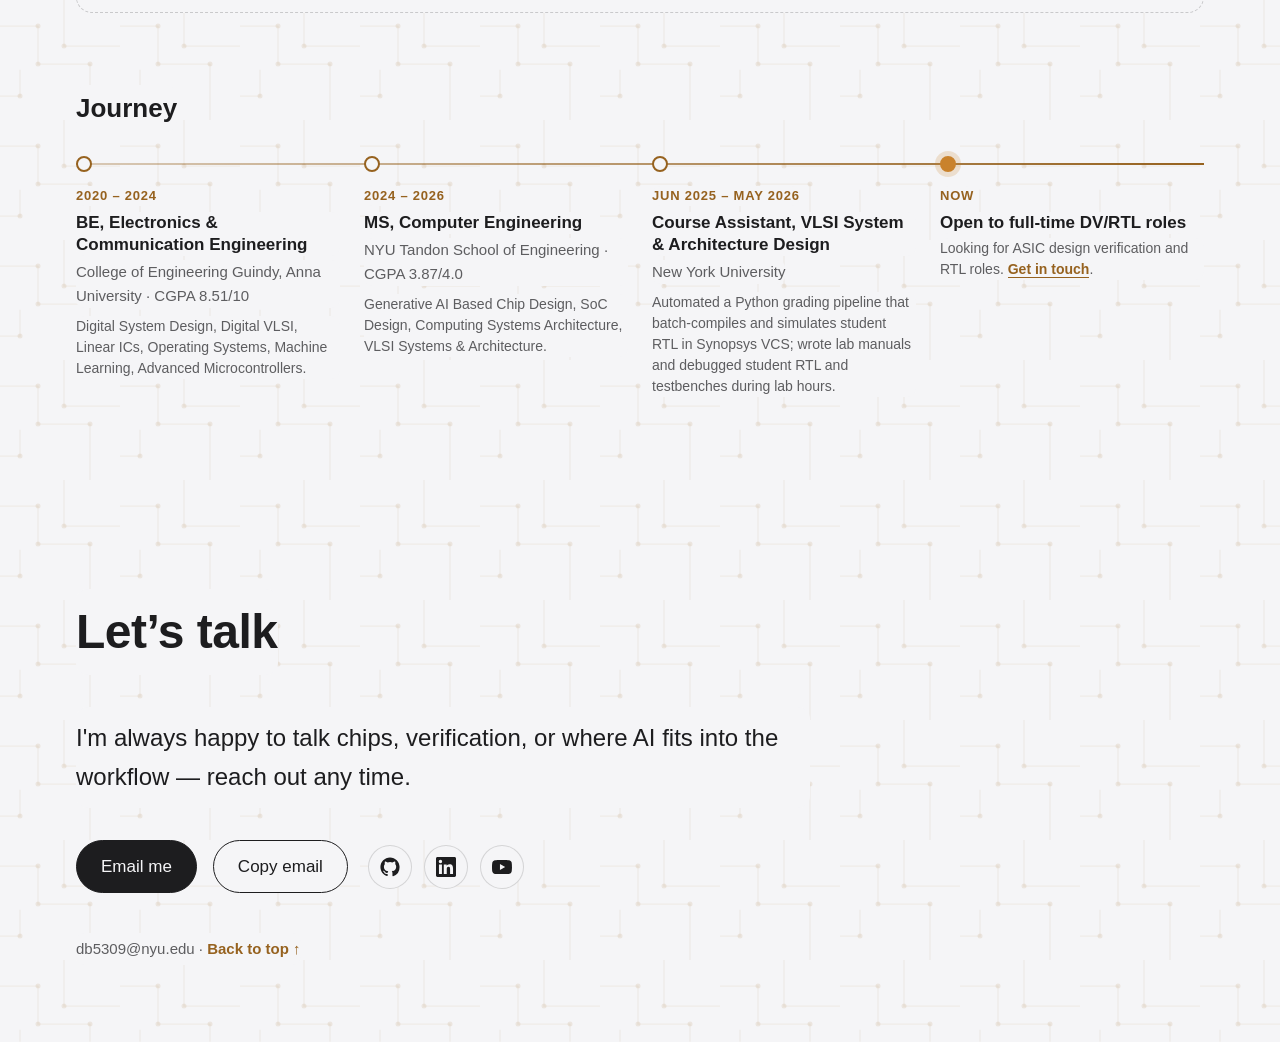
==== commit 1beef79d: "content: drop hero stats row, update ECC video title - The hero "at a glance" strip (3 RTL bugs / 10" ====
--- a/index.html
+++ b/index.html
@@ -117,12 +117,6 @@
       <a href="https://www.youtube.com/@dhirajzen30" aria-label="YouTube" title="YouTube"><svg class="icon" aria-hidden="true" focusable="false"><use href="#icon-youtube"/></svg></a>
       <a href="mailto:db5309@nyu.edu" aria-label="Email" title="Email"><svg class="icon" aria-hidden="true" focusable="false"><use href="#icon-mail"/></svg></a>
     </nav>
-    <ul class="glance" aria-label="At a glance" data-reveal>
-      <li><span class="glance__value">3</span><span class="glance__label">RTL bugs found</span></li>
-      <li><span class="glance__value">100%</span><span class="glance__label">functional coverage</span></li>
-      <li><span class="glance__value">3</span><span class="glance__label">explainer videos</span></li>
-      <li><span class="glance__value">MS</span><span class="glance__label">NYU Tandon ’26</span></li>
-    </ul>
   </header>
 
   <main id="main">
@@ -291,13 +285,13 @@
           </div>
         </article>
         <article class="video-card" data-reveal>
-          <a class="video-thumb" href="https://www.youtube.com/watch?v=aiX9myUAh60" data-video-id="aiX9myUAh60" data-video-title="The Error Nobody Notices: How Chips Survive a Bit Flip" aria-label="Play video: The Error Nobody Notices: How Chips Survive a Bit Flip">
+          <a class="video-thumb" href="https://www.youtube.com/watch?v=aiX9myUAh60" data-video-id="aiX9myUAh60" data-video-title="How a Single Bit Changed an Election Count: Error Correcting Code (ECC) Explained" aria-label="Play video: How a Single Bit Changed an Election Count: Error Correcting Code (ECC) Explained">
             <img src="https://i.ytimg.com/vi/aiX9myUAh60/hqdefault.jpg" alt="" width="480" height="360" loading="lazy" decoding="async">
             <span class="video-thumb__play" aria-hidden="true"></span>
           </a>
           <div class="video-card__body">
             <p class="video-card__topic">Reliability &amp; ECC</p>
-            <h3>The Error Nobody Notices: How Chips Survive a Bit Flip</h3>
+            <h3>How a Single Bit Changed an Election Count: Error Correcting Code (ECC) Explained</h3>
             <p>A 2003 Belgian election gave one candidate exactly 4,096 extra votes: 2<sup>12</sup>, a single flipped bit. What a bit flip is, how chips survive one with parity and ECC, and how verification engineers use fault injection to prove every flip gets fixed or caught.</p>
           </div>
         </article>
--- a/styles.css
+++ b/styles.css
@@ -450,7 +450,7 @@
   .icon-links a:hover { transform: none; }
 }
 
-/* ===== At-a-glance strip (hero) =====
+/* ===== At-a-glance strip (case-study headers) =====
    Same value-over-label pattern as .project-stats, in the light palette. */
 .glance {
   display: flex;
@@ -481,12 +481,6 @@
 .glance__label {
   font-size: 0.875rem;
   color: var(--text-dark-muted);
-}
-@media (max-width: 559px) {
-  .glance {
-    display: grid;
-    grid-template-columns: repeat(2, minmax(0, 1fr));
-  }
 }
 
 /* ===== Section headings ===== */
@@ -1436,13 +1430,11 @@
 html.js .hero-subtitle[data-reveal] { transition-delay: 0.35s; }
 html.js .hero-actions[data-reveal] { transition-delay: 0.4s; }
 html.js .hero-icon-links[data-reveal] { transition-delay: 0.45s; }
-html.js .glance[data-reveal] { transition-delay: 0.5s; }
 @media (prefers-reduced-motion: reduce) {
   html.js .hero-headshot[data-reveal],
   html.js header.hero h1[data-reveal],
   html.js .status-pill[data-reveal],
   html.js .hero-subtitle[data-reveal],
   html.js .hero-actions[data-reveal],
-  html.js .hero-icon-links[data-reveal],
-  html.js .glance[data-reveal] { transition-delay: 0s; }
-}
+  html.js .hero-icon-links[data-reveal] { transition-delay: 0s; }
+}
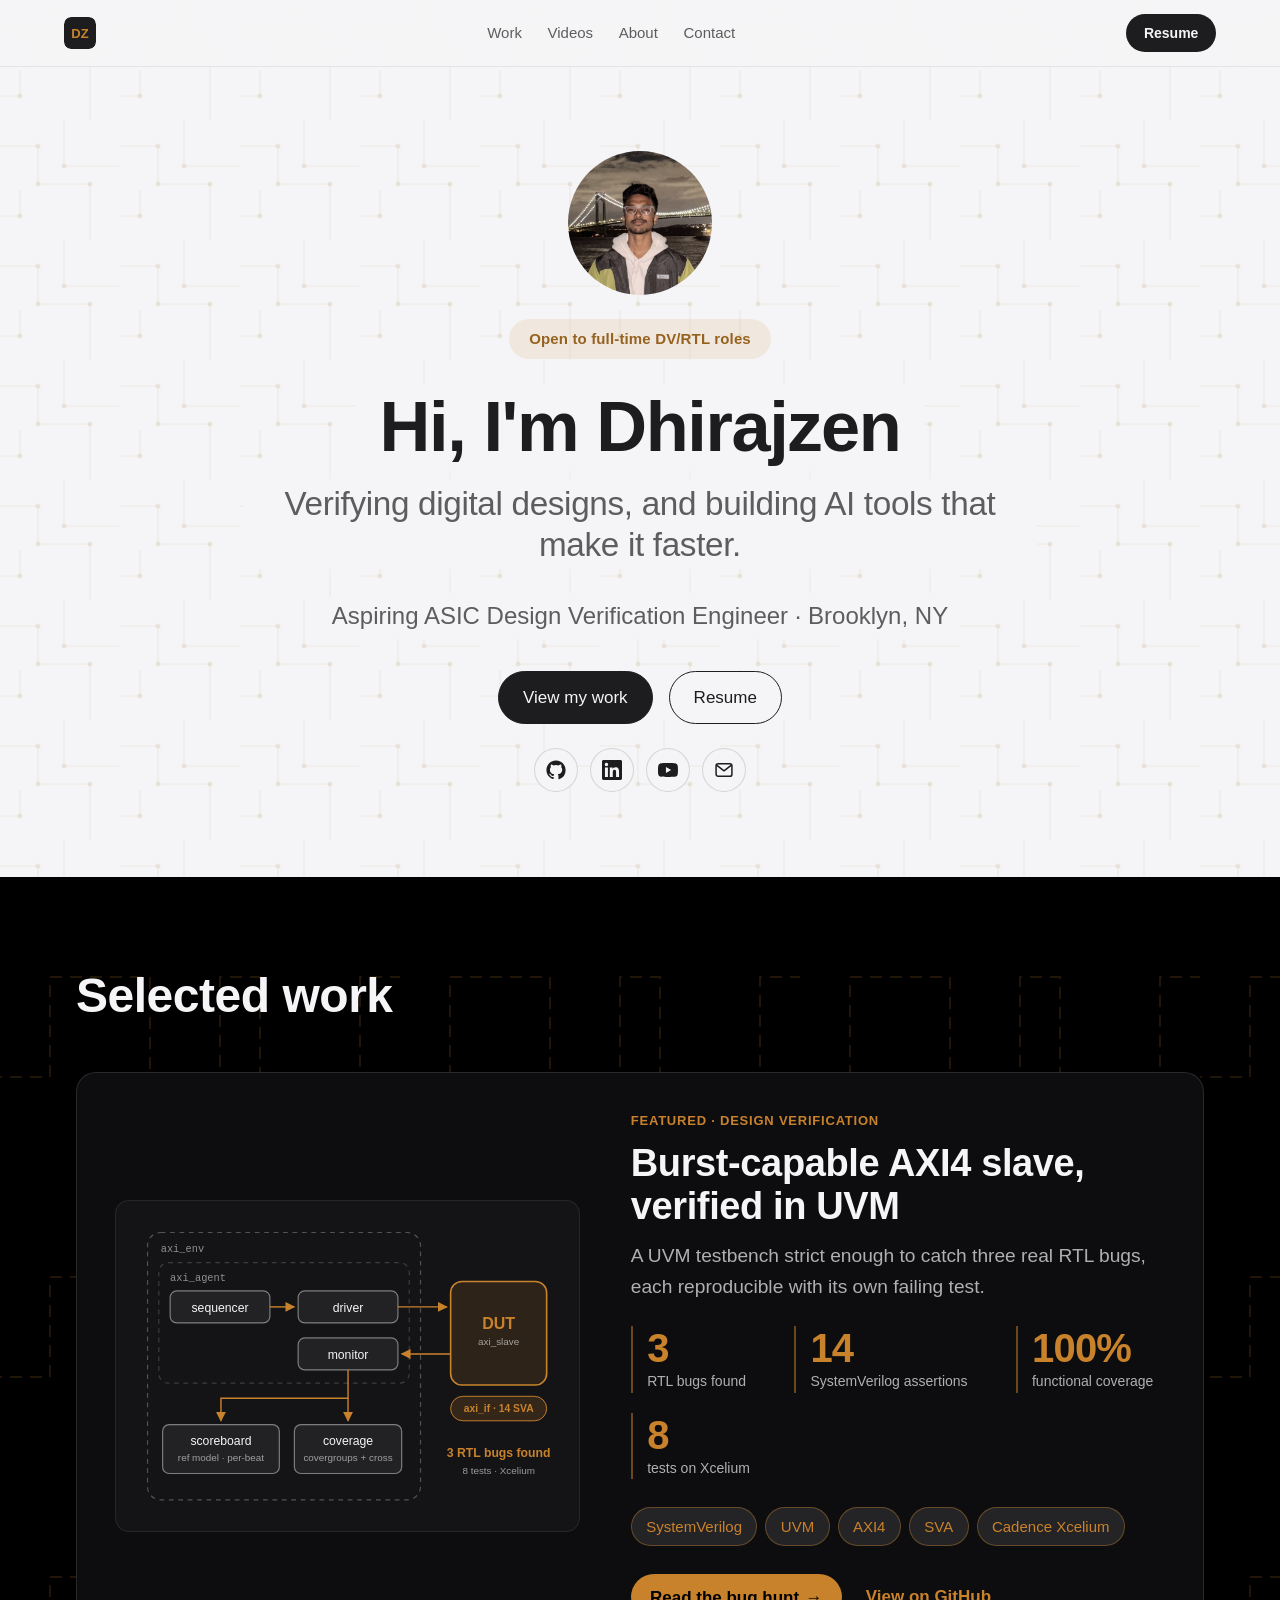
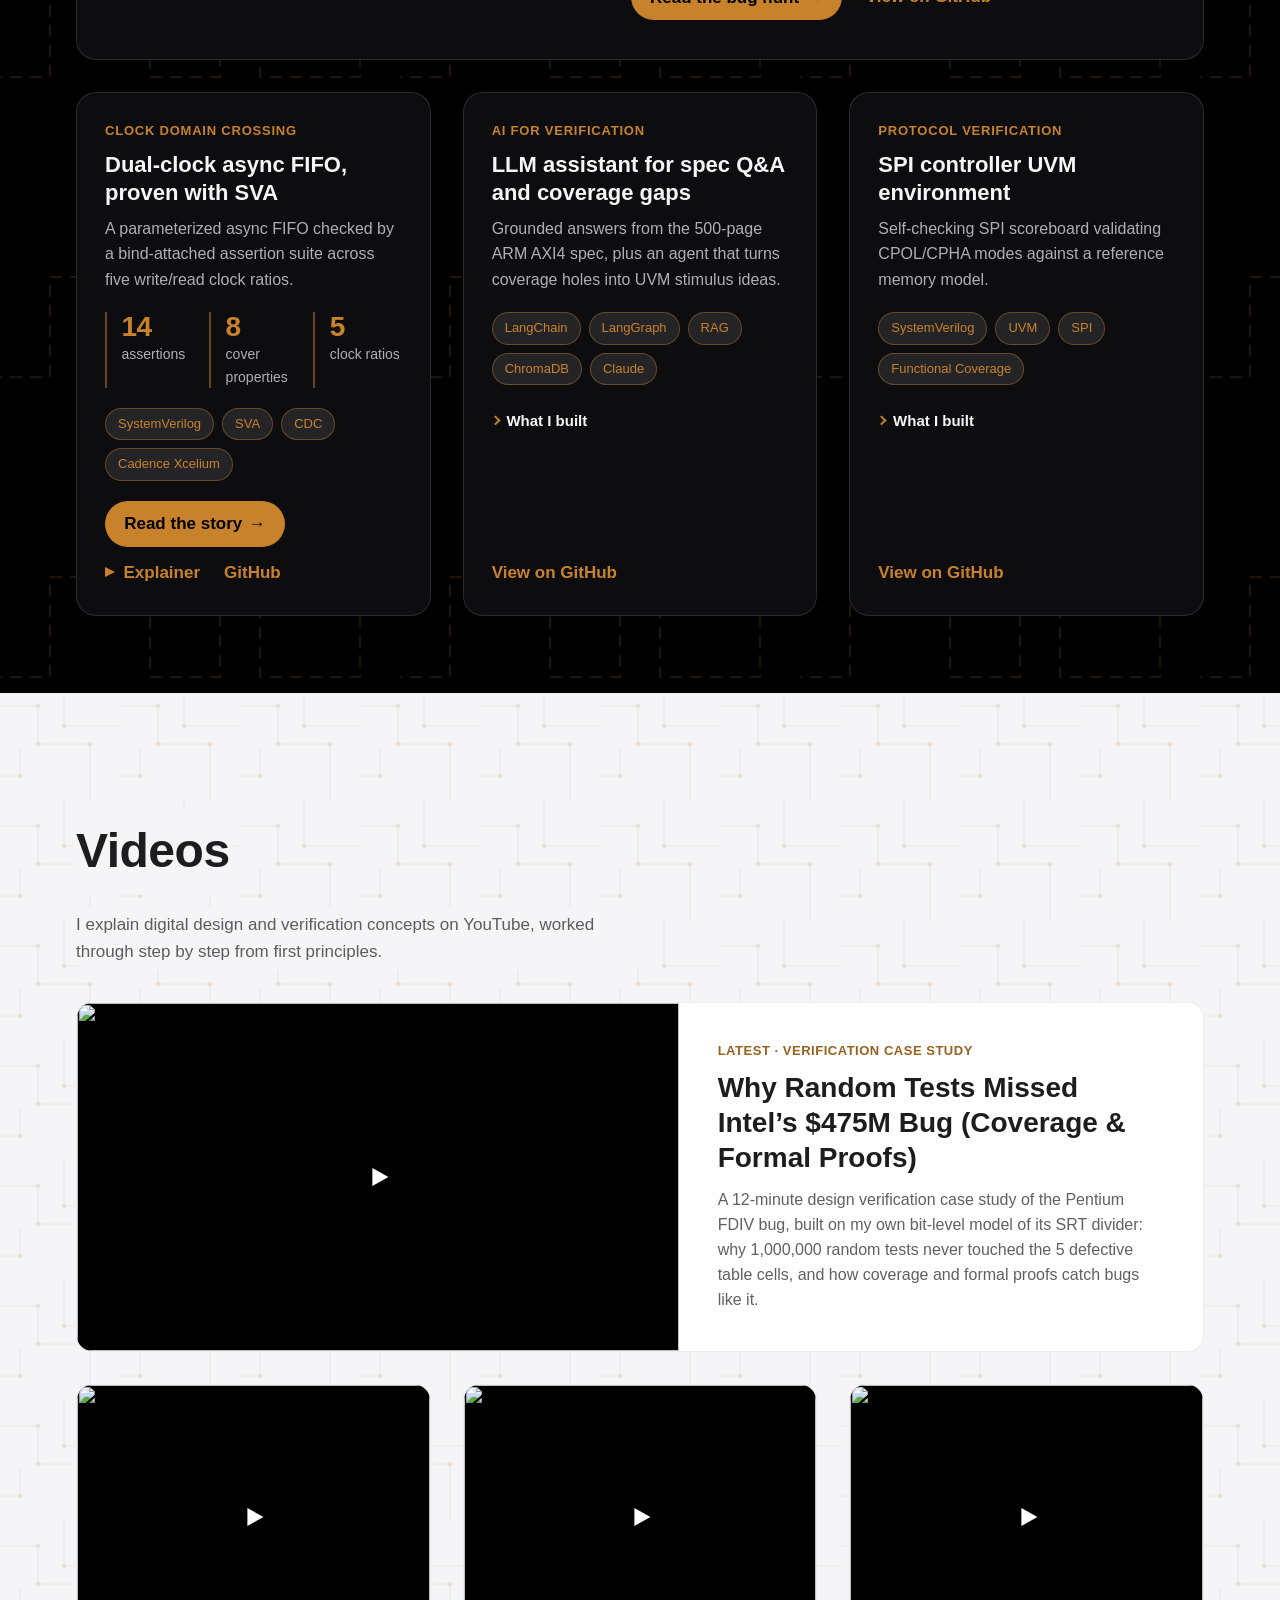
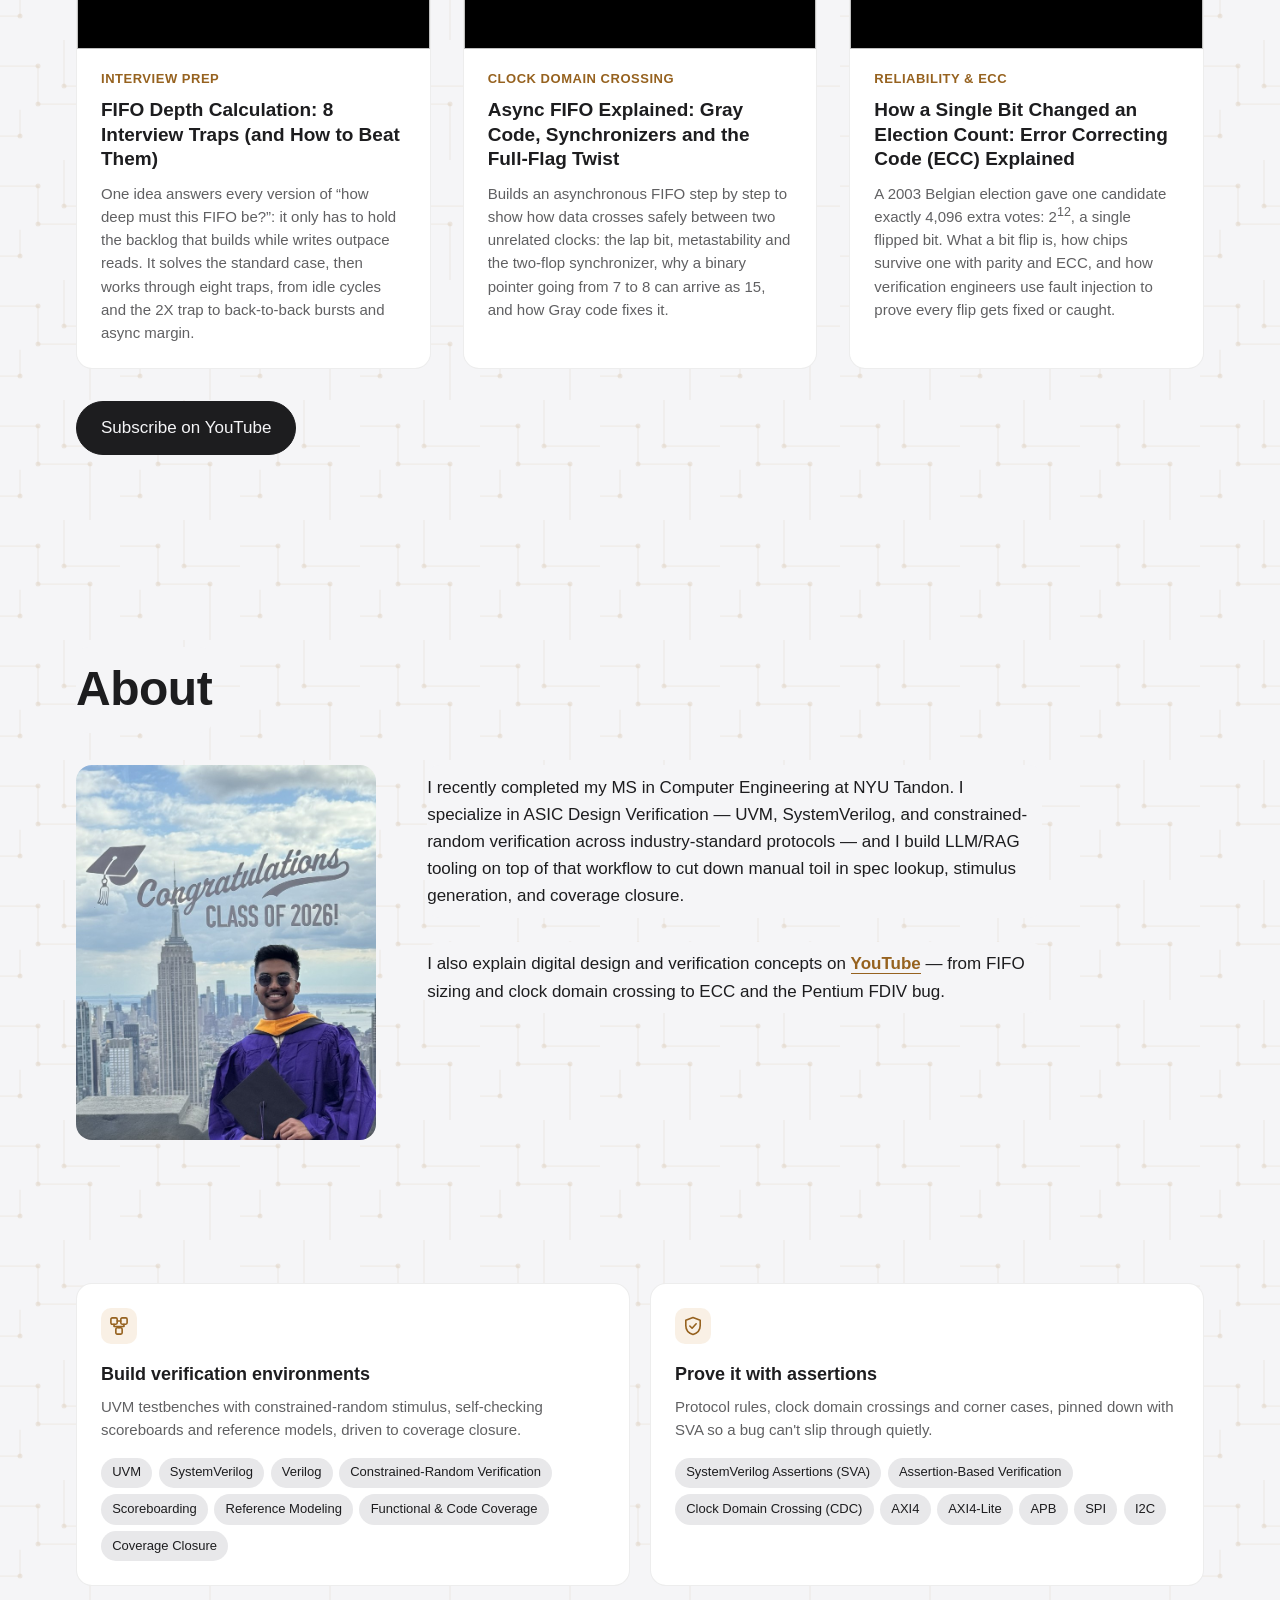
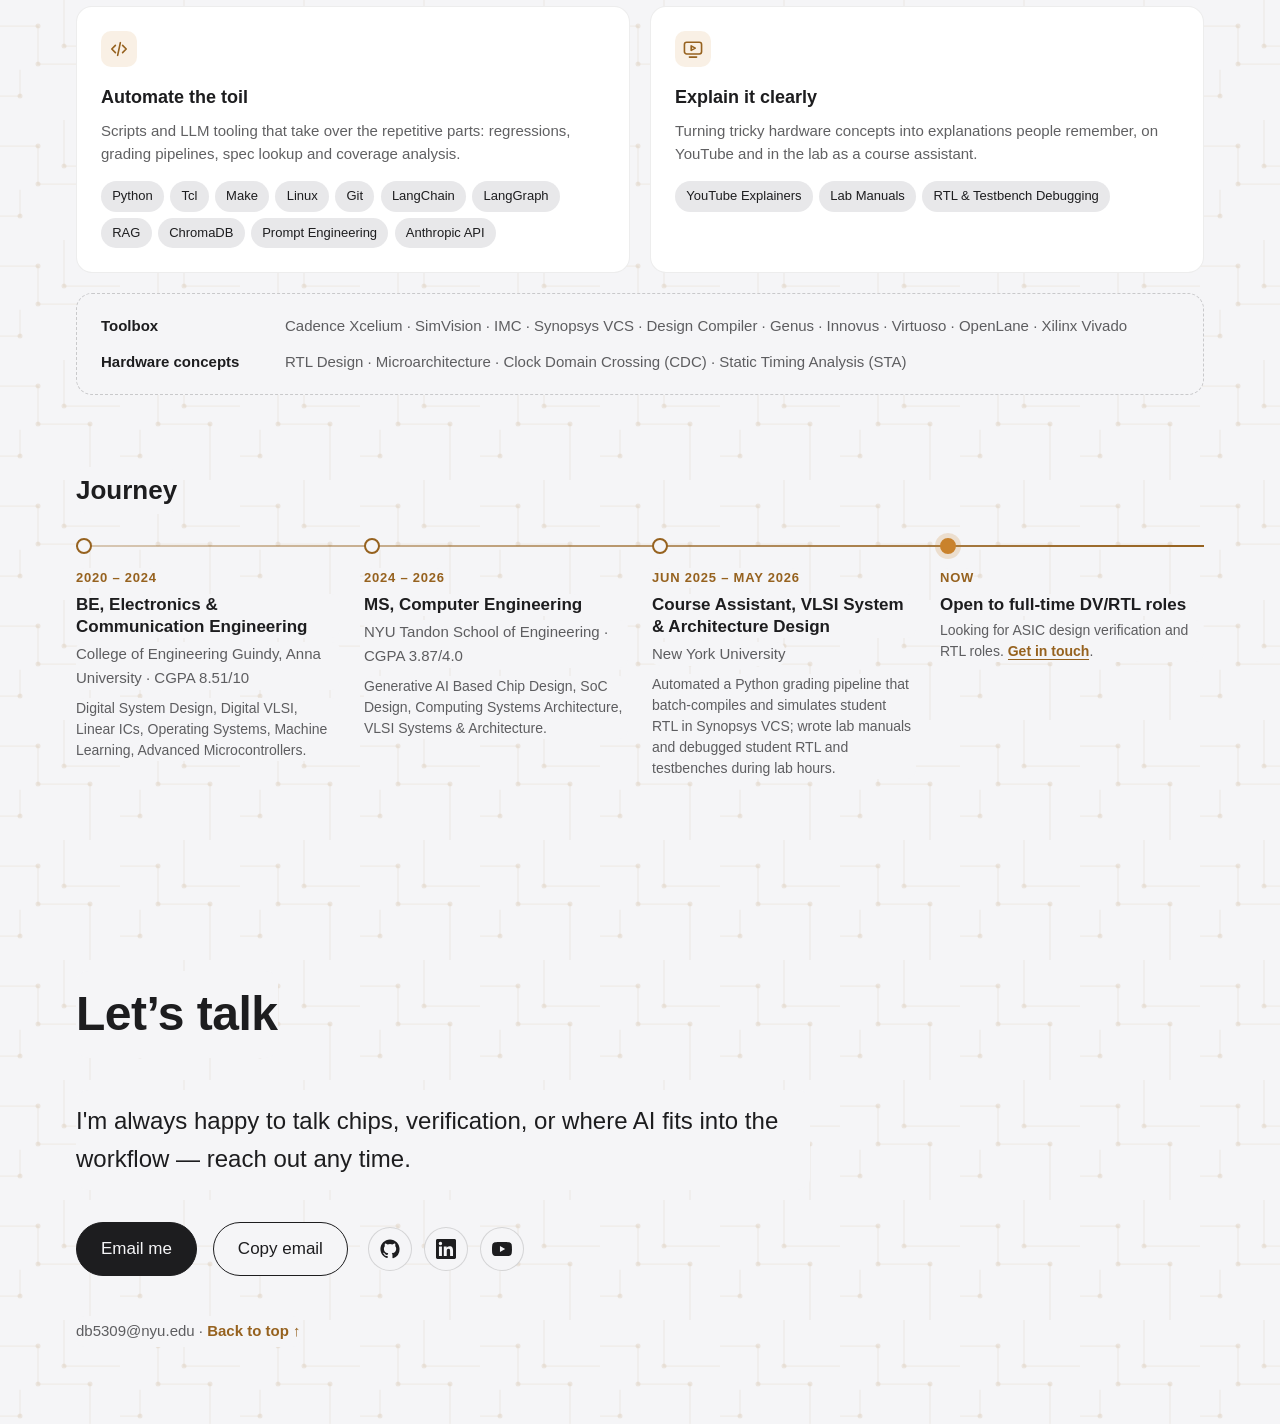
==== commit 93e8f5e9: "content: feature the new Pentium FDIV video in Videos - New "Latest" card above the grid for "Why Ra" ====
--- a/index.html
+++ b/index.html
@@ -261,6 +261,17 @@
     <section id="videos" aria-labelledby="videos-heading">
       <h2 id="videos-heading" data-reveal>Videos</h2>
       <p class="section-intro" data-reveal>I explain digital design and verification concepts on YouTube, worked through step by step from first principles.</p>
+      <article class="video-card video-card--feature" data-reveal>
+        <a class="video-thumb" href="https://www.youtube.com/watch?v=6V32yWLrHxM" data-video-id="6V32yWLrHxM" data-video-title="Why Random Tests Missed Intel’s $475M Bug (Coverage &amp; Formal Proofs)" aria-label="Play video: Why Random Tests Missed Intel’s $475M Bug (Coverage &amp; Formal Proofs)">
+          <img src="https://i.ytimg.com/vi/6V32yWLrHxM/hqdefault.jpg" alt="" width="480" height="360" loading="lazy" decoding="async">
+          <span class="video-thumb__play" aria-hidden="true"></span>
+        </a>
+        <div class="video-card__body">
+          <p class="video-card__topic">Latest · Verification case study</p>
+          <h3>Why Random Tests Missed Intel’s $475M Bug (Coverage &amp; Formal Proofs)</h3>
+          <p>A 12-minute design verification case study of the Pentium FDIV bug, built on my own bit-level model of its SRT divider: why 1,000,000 random tests never touched the 5 defective table cells, and how coverage and formal proofs catch bugs like it.</p>
+        </div>
+      </article>
       <div class="video-grid">
         <article class="video-card" data-reveal>
           <a class="video-thumb" href="https://www.youtube.com/watch?v=ET1wU6dEvhg" data-video-id="ET1wU6dEvhg" data-video-title="FIFO Depth Calculation: 8 Interview Traps (and How to Beat Them)" aria-label="Play video: FIFO Depth Calculation: 8 Interview Traps (and How to Beat Them)">
@@ -306,7 +317,7 @@
              onerror="this.closest('.about-layout').classList.add('about-layout--no-photo'); this.remove();">
         <div class="about-text">
           <p data-reveal>I recently completed my MS in Computer Engineering at NYU Tandon. I specialize in ASIC Design Verification — UVM, SystemVerilog, and constrained-random verification across industry-standard protocols — and I build LLM/RAG tooling on top of that workflow to cut down manual toil in spec lookup, stimulus generation, and coverage closure.</p>
-          <p data-reveal>I also explain digital design and verification concepts on <a href="https://www.youtube.com/@dhirajzen30">YouTube</a> — from FIFO sizing and clock domain crossing to how chips survive a flipped bit.</p>
+          <p data-reveal>I also explain digital design and verification concepts on <a href="https://www.youtube.com/@dhirajzen30">YouTube</a> — from FIFO sizing and clock domain crossing to ECC and the Pentium FDIV bug.</p>
         </div>
       </div>
 
--- a/styles.css
+++ b/styles.css
@@ -884,7 +884,9 @@
 }
 .video-grid {
   display: grid;
-  grid-template-columns: repeat(auto-fill, minmax(min(100%, 300px), 1fr));
+  /* auto-fit (not auto-fill) so the 3 cards stretch to fill the row instead
+     of leaving an empty 4th track on wide screens. */
+  grid-template-columns: repeat(auto-fit, minmax(min(100%, 260px), 1fr));
   gap: clamp(1.25rem, 2.5vw, 2rem);
 }
 .video-card {
@@ -961,6 +963,29 @@
   color: var(--text-dark-muted);
 }
 .video-card sup { line-height: 0; }
+/* Newest video: thumbnail beside the text, above the grid of earlier ones.
+   The thumbnail stretches to the row height (cropping via object-fit) so a
+   long description never leaves blank bands above and below it. */
+.video-card--feature {
+  display: grid;
+  grid-template-columns: minmax(0, 1.15fr) minmax(0, 1fr);
+  margin-bottom: clamp(1.25rem, 2.5vw, 2rem);
+}
+.video-card--feature > .video-thumb,
+.video-card--feature > .video-frame { align-self: stretch; }
+.video-card--feature .video-card__body {
+  align-self: center;
+  padding: clamp(1.5rem, 3vw, 2.5rem);
+}
+.video-card--feature h3 {
+  font-size: clamp(1.375rem, 2.4vw, 1.75rem);
+  line-height: 1.25;
+  margin-bottom: 0.85rem;
+}
+.video-card--feature .video-card__body p:not(.video-card__topic) { font-size: 1rem; }
+@media (max-width: 799px) {
+  .video-card--feature { grid-template-columns: 1fr; }
+}
 .videos-cta { margin-top: 2rem; }
 @media (prefers-reduced-motion: reduce) {
   .video-thumb img { transition: none; }
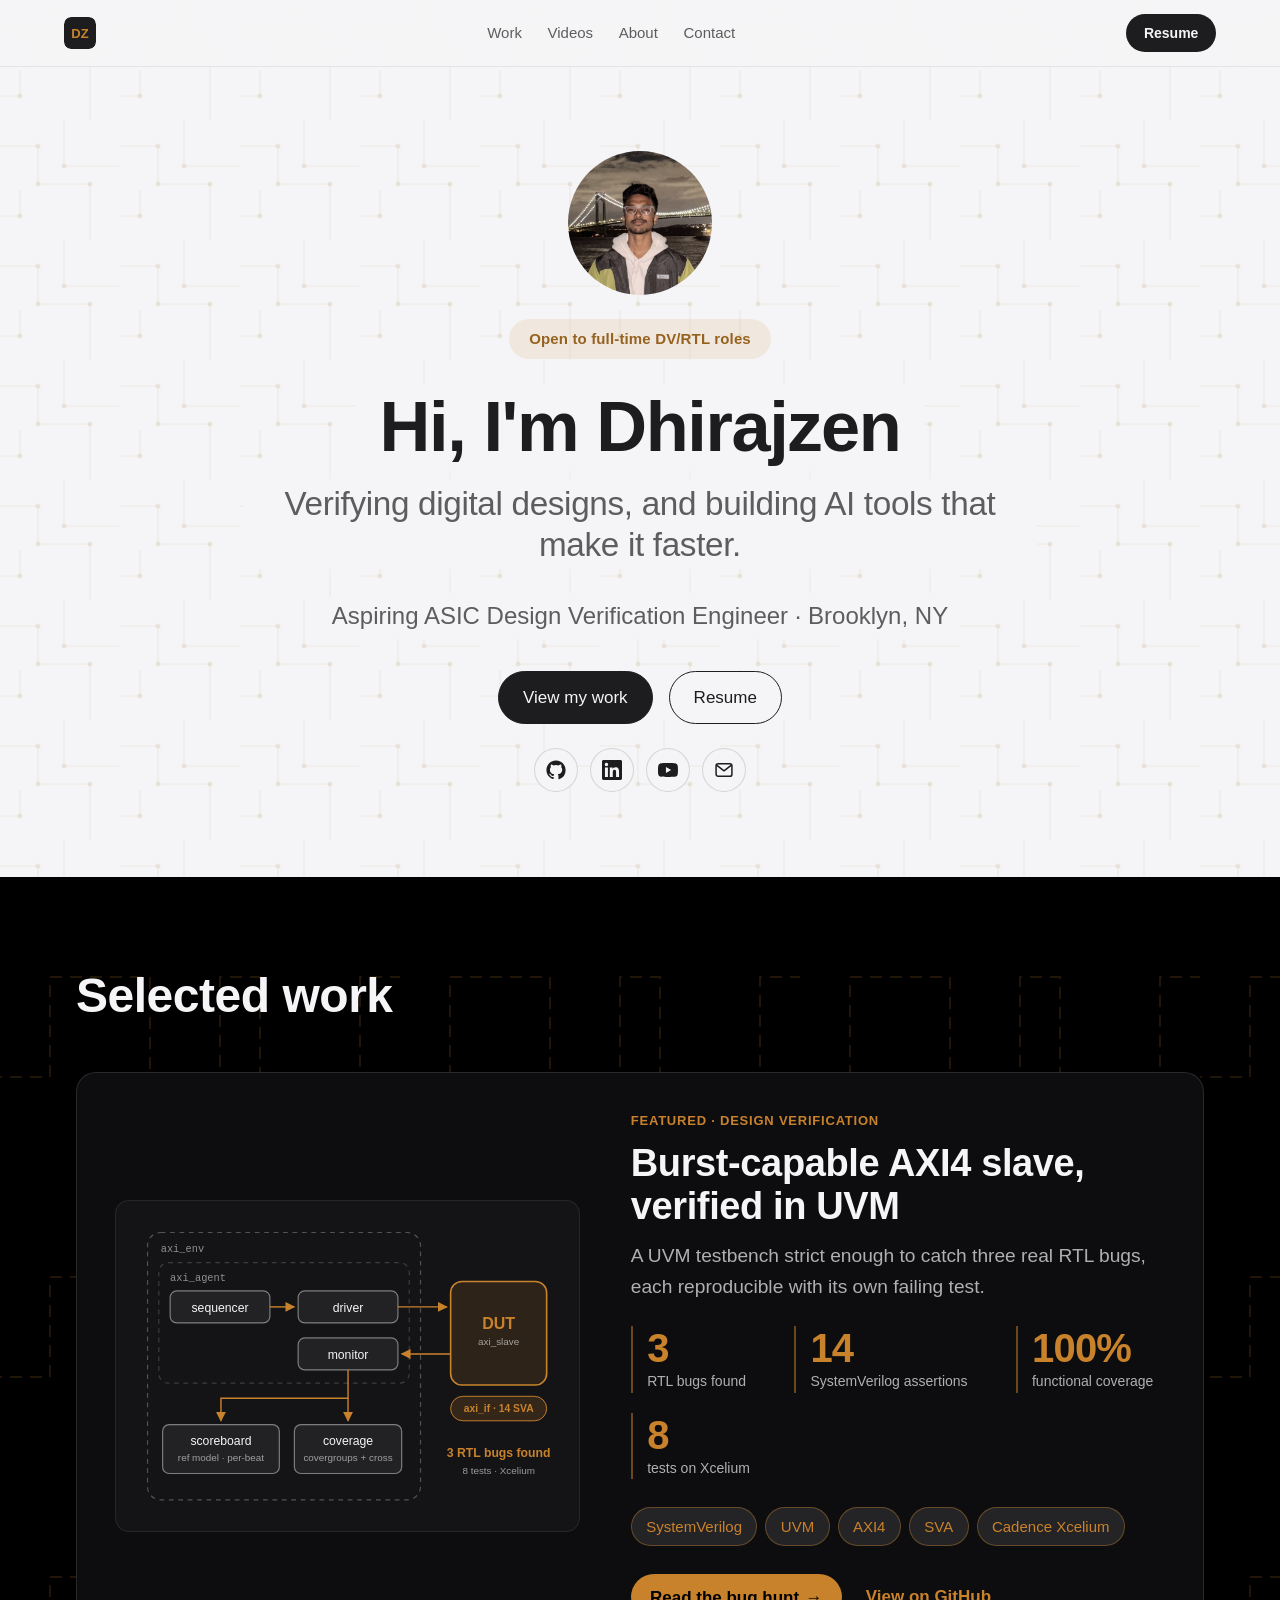
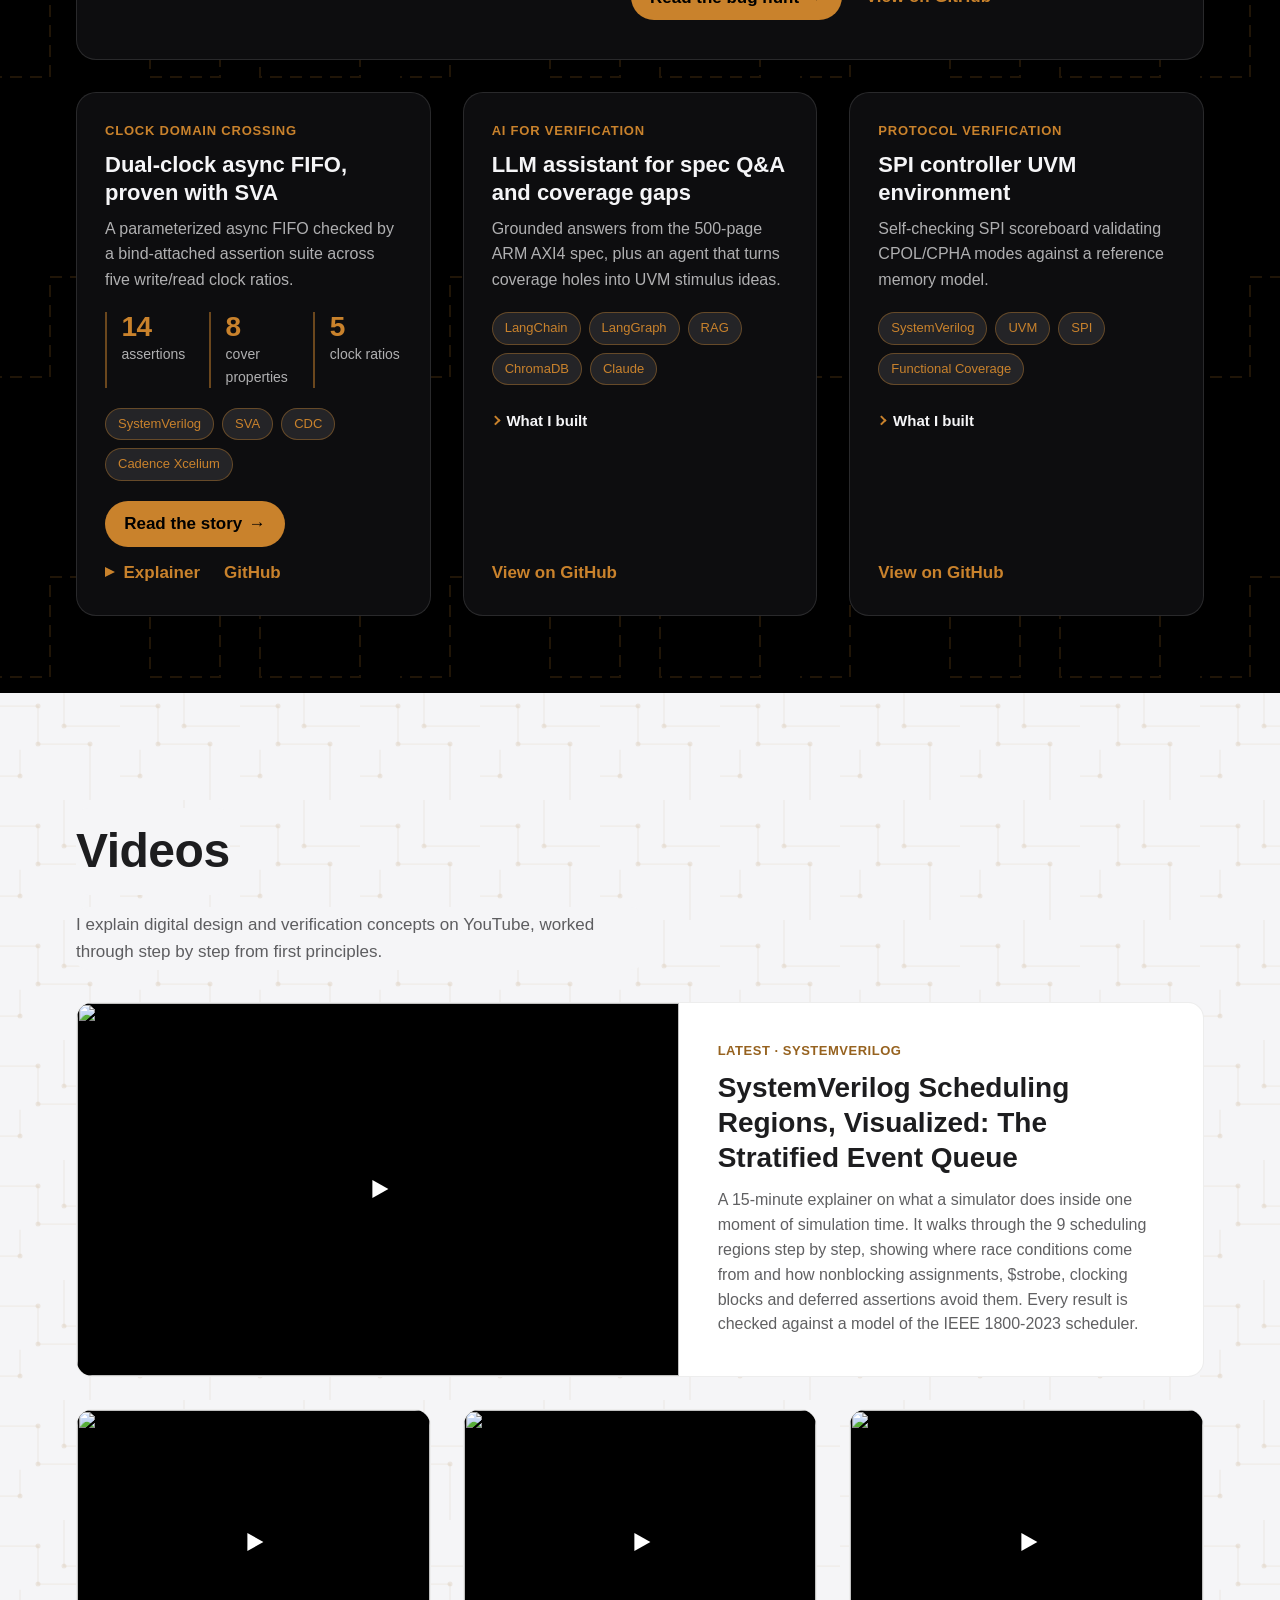
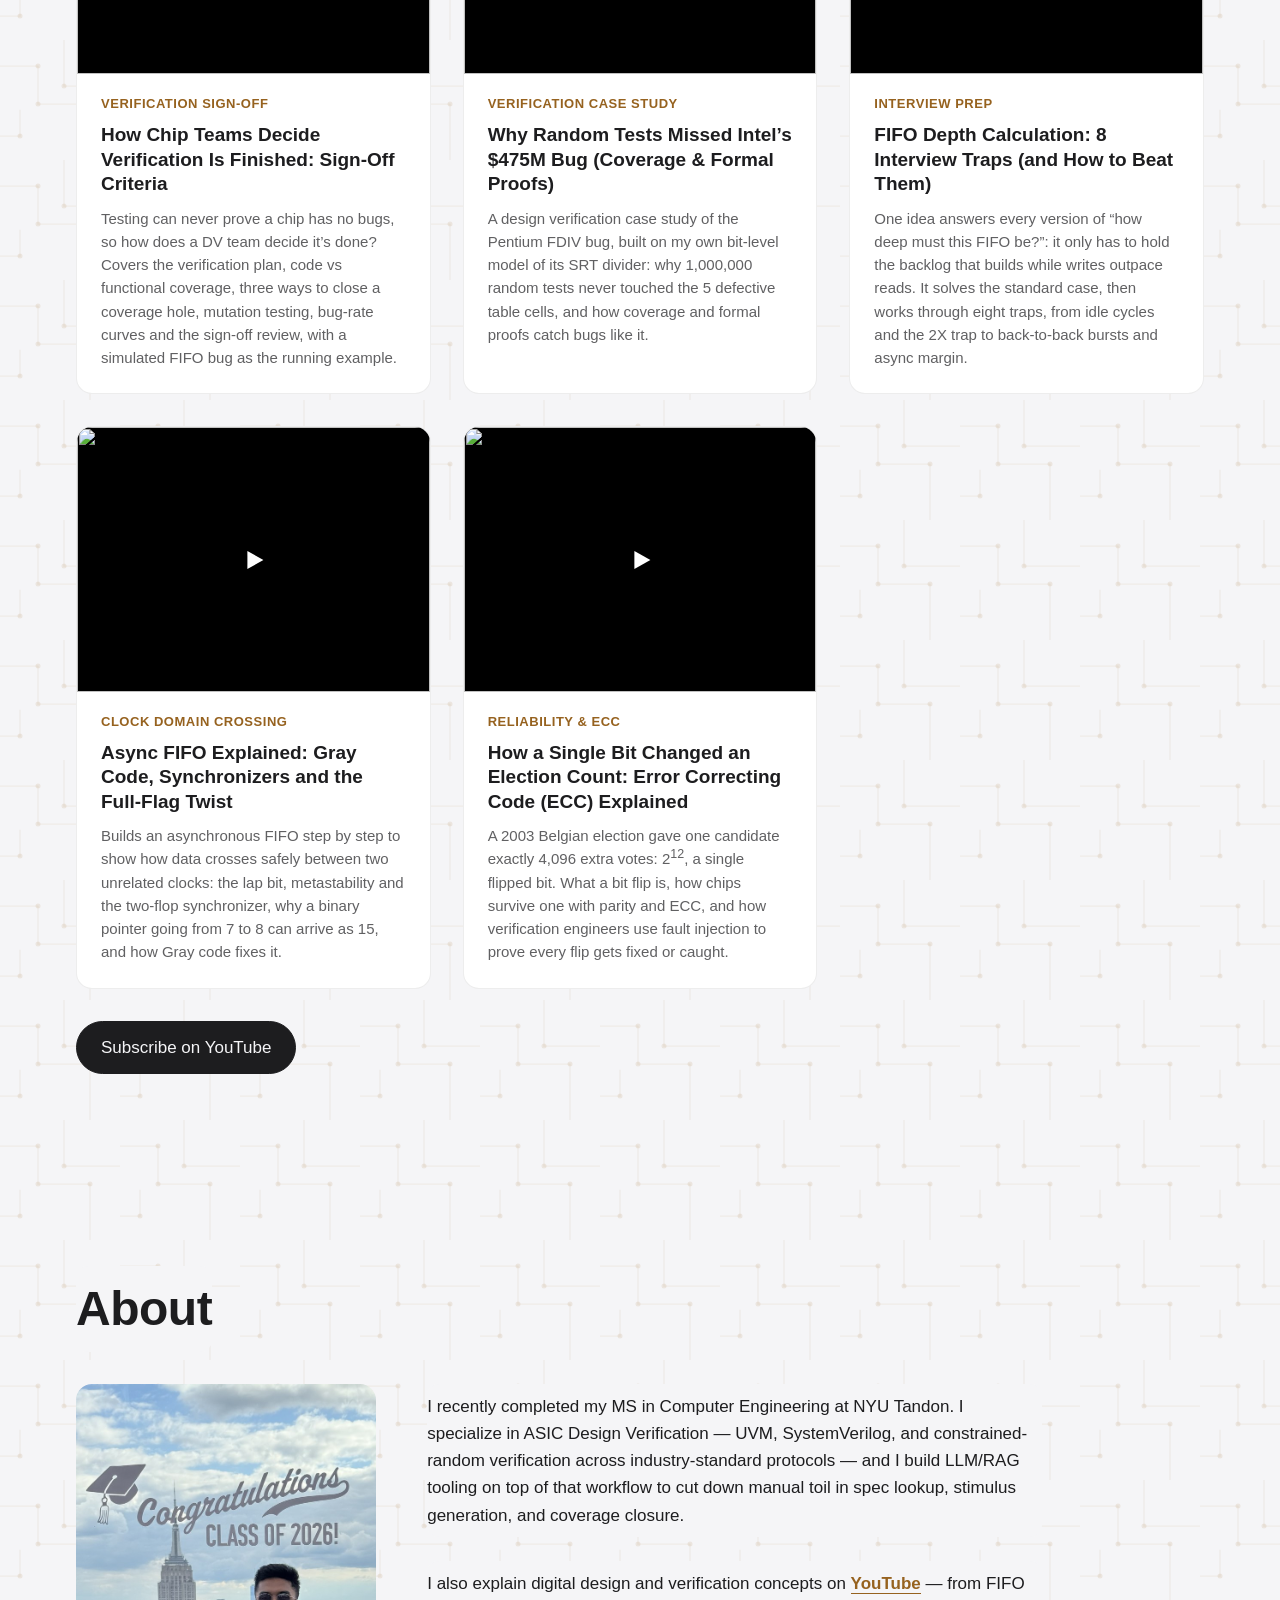
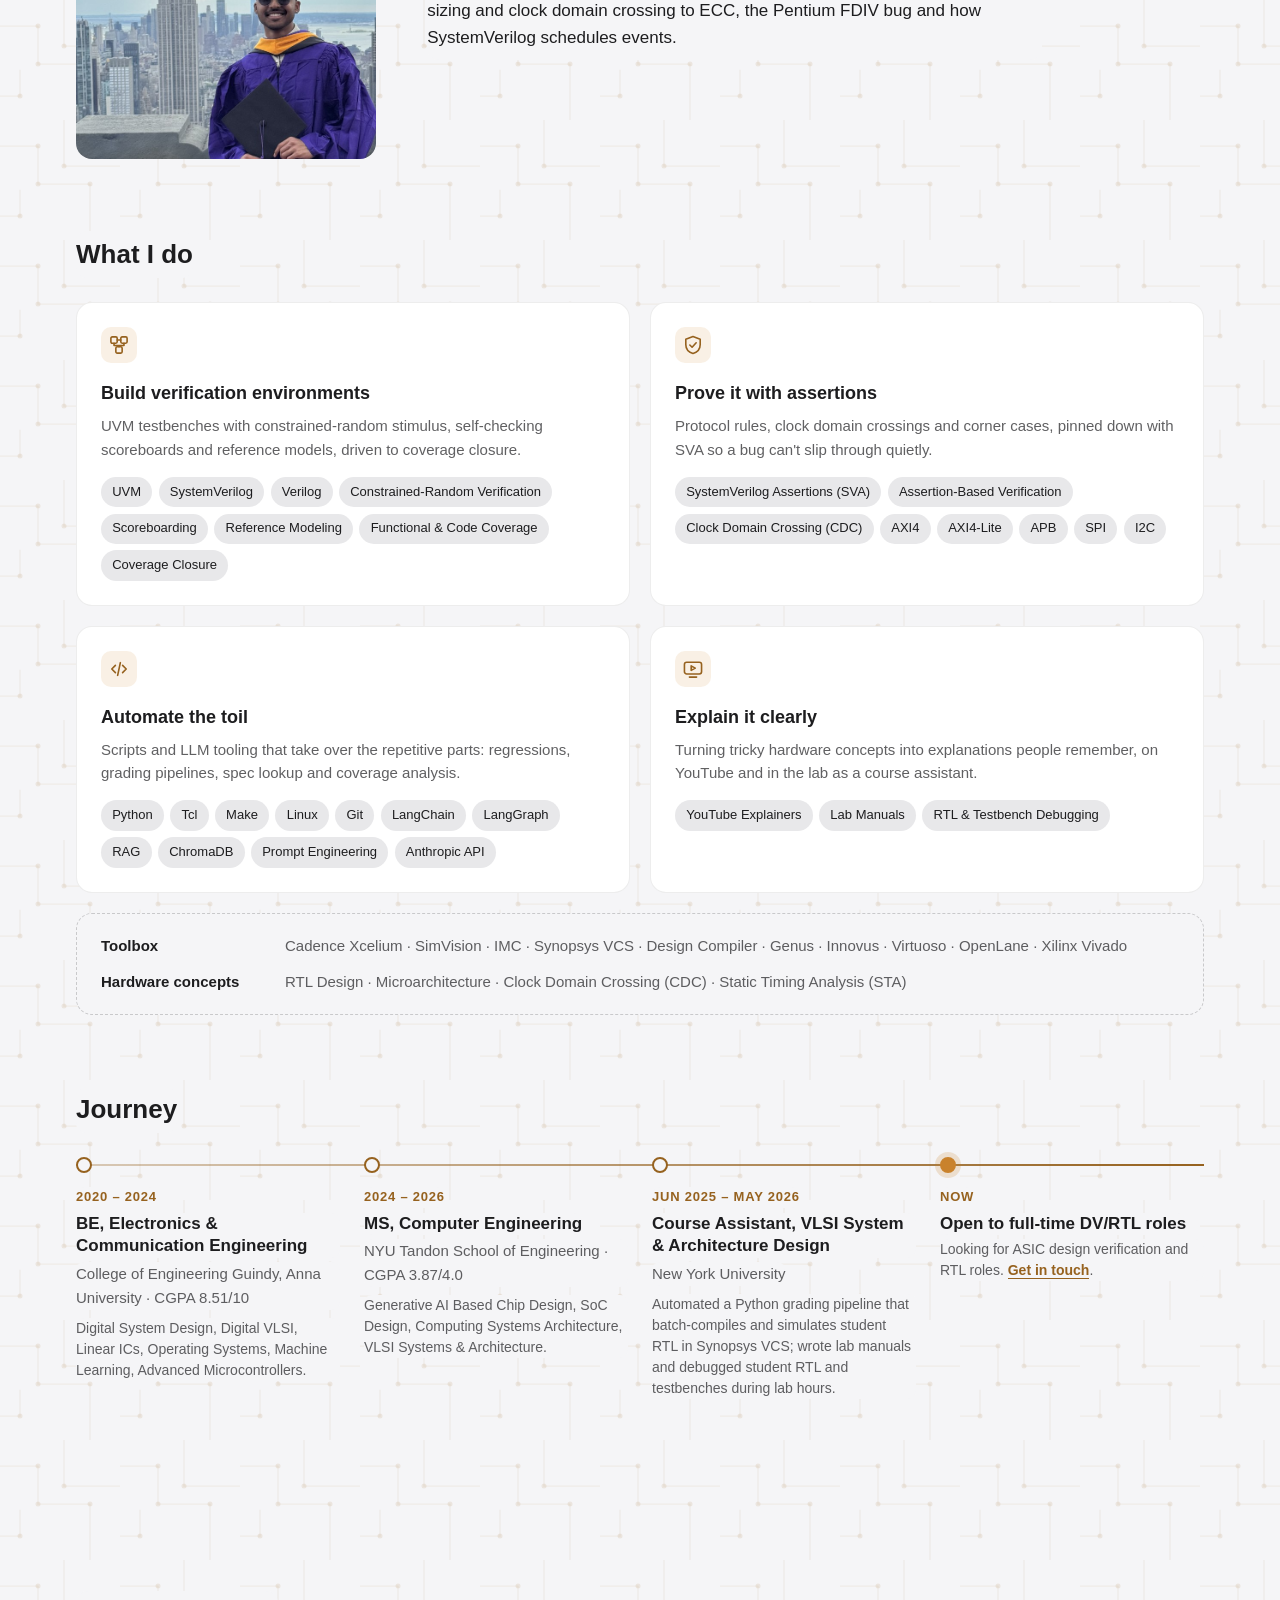
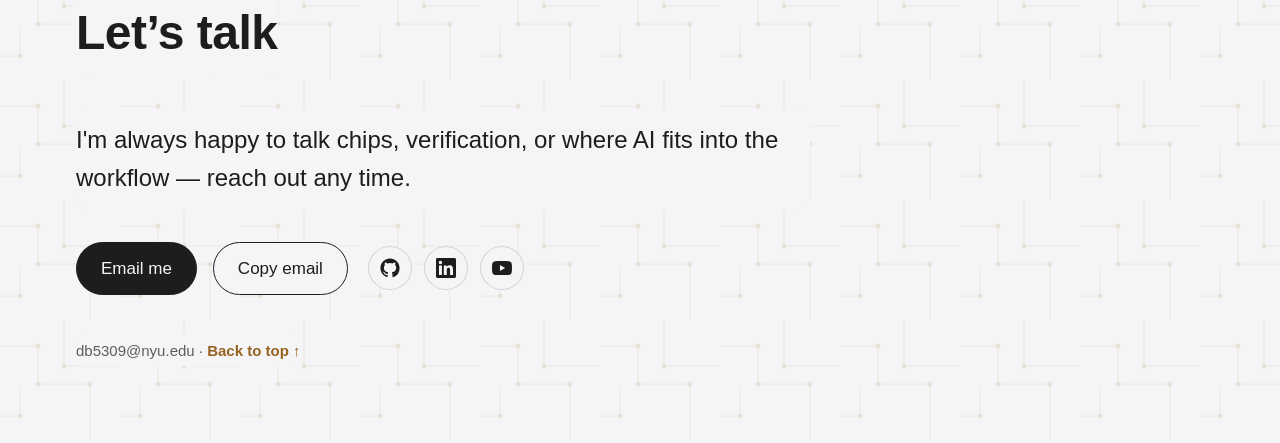
==== commit c48a3574: "content: add SystemVerilog scheduling and sign-off videos - Scheduling-regions explainer becomes the" ====
--- a/index.html
+++ b/index.html
@@ -262,17 +262,39 @@
       <h2 id="videos-heading" data-reveal>Videos</h2>
       <p class="section-intro" data-reveal>I explain digital design and verification concepts on YouTube, worked through step by step from first principles.</p>
       <article class="video-card video-card--feature" data-reveal>
-        <a class="video-thumb" href="https://www.youtube.com/watch?v=6V32yWLrHxM" data-video-id="6V32yWLrHxM" data-video-title="Why Random Tests Missed Intel’s $475M Bug (Coverage &amp; Formal Proofs)" aria-label="Play video: Why Random Tests Missed Intel’s $475M Bug (Coverage &amp; Formal Proofs)">
-          <img src="https://i.ytimg.com/vi/6V32yWLrHxM/hqdefault.jpg" alt="" width="480" height="360" loading="lazy" decoding="async">
+        <a class="video-thumb" href="https://www.youtube.com/watch?v=_Waa6wcDq2c" data-video-id="_Waa6wcDq2c" data-video-title="SystemVerilog Scheduling Regions, Visualized: The Stratified Event Queue" aria-label="Play video: SystemVerilog Scheduling Regions, Visualized: The Stratified Event Queue">
+          <img src="https://i.ytimg.com/vi/_Waa6wcDq2c/hqdefault.jpg" alt="" width="480" height="360" loading="lazy" decoding="async">
           <span class="video-thumb__play" aria-hidden="true"></span>
         </a>
         <div class="video-card__body">
-          <p class="video-card__topic">Latest · Verification case study</p>
-          <h3>Why Random Tests Missed Intel’s $475M Bug (Coverage &amp; Formal Proofs)</h3>
-          <p>A 12-minute design verification case study of the Pentium FDIV bug, built on my own bit-level model of its SRT divider: why 1,000,000 random tests never touched the 5 defective table cells, and how coverage and formal proofs catch bugs like it.</p>
+          <p class="video-card__topic">Latest · SystemVerilog</p>
+          <h3>SystemVerilog Scheduling Regions, Visualized: The Stratified Event Queue</h3>
+          <p>A 15-minute explainer on what a simulator does inside one moment of simulation time. It walks through the 9 scheduling regions step by step, showing where race conditions come from and how nonblocking assignments, $strobe, clocking blocks and deferred assertions avoid them. Every result is checked against a model of the IEEE 1800-2023 scheduler.</p>
         </div>
       </article>
       <div class="video-grid">
+        <article class="video-card" data-reveal>
+          <a class="video-thumb" href="https://www.youtube.com/watch?v=QjKKdYU0iMw" data-video-id="QjKKdYU0iMw" data-video-title="How Chip Teams Decide Verification Is Finished: Sign-Off Criteria" aria-label="Play video: How Chip Teams Decide Verification Is Finished: Sign-Off Criteria">
+            <img src="https://i.ytimg.com/vi/QjKKdYU0iMw/hqdefault.jpg" alt="" width="480" height="360" loading="lazy" decoding="async">
+            <span class="video-thumb__play" aria-hidden="true"></span>
+          </a>
+          <div class="video-card__body">
+            <p class="video-card__topic">Verification sign-off</p>
+            <h3>How Chip Teams Decide Verification Is Finished: Sign-Off Criteria</h3>
+            <p>Testing can never prove a chip has no bugs, so how does a DV team decide it’s done? Covers the verification plan, code vs functional coverage, three ways to close a coverage hole, mutation testing, bug-rate curves and the sign-off review, with a simulated FIFO bug as the running example.</p>
+          </div>
+        </article>
+        <article class="video-card" data-reveal>
+          <a class="video-thumb" href="https://www.youtube.com/watch?v=6V32yWLrHxM" data-video-id="6V32yWLrHxM" data-video-title="Why Random Tests Missed Intel’s $475M Bug (Coverage &amp; Formal Proofs)" aria-label="Play video: Why Random Tests Missed Intel’s $475M Bug (Coverage &amp; Formal Proofs)">
+            <img src="https://i.ytimg.com/vi/6V32yWLrHxM/hqdefault.jpg" alt="" width="480" height="360" loading="lazy" decoding="async">
+            <span class="video-thumb__play" aria-hidden="true"></span>
+          </a>
+          <div class="video-card__body">
+            <p class="video-card__topic">Verification case study</p>
+            <h3>Why Random Tests Missed Intel’s $475M Bug (Coverage &amp; Formal Proofs)</h3>
+            <p>A design verification case study of the Pentium FDIV bug, built on my own bit-level model of its SRT divider: why 1,000,000 random tests never touched the 5 defective table cells, and how coverage and formal proofs catch bugs like it.</p>
+          </div>
+        </article>
         <article class="video-card" data-reveal>
           <a class="video-thumb" href="https://www.youtube.com/watch?v=ET1wU6dEvhg" data-video-id="ET1wU6dEvhg" data-video-title="FIFO Depth Calculation: 8 Interview Traps (and How to Beat Them)" aria-label="Play video: FIFO Depth Calculation: 8 Interview Traps (and How to Beat Them)">
             <img src="https://i.ytimg.com/vi/ET1wU6dEvhg/hqdefault.jpg" alt="" width="480" height="360" loading="lazy" decoding="async">
@@ -317,7 +339,7 @@
              onerror="this.closest('.about-layout').classList.add('about-layout--no-photo'); this.remove();">
         <div class="about-text">
           <p data-reveal>I recently completed my MS in Computer Engineering at NYU Tandon. I specialize in ASIC Design Verification — UVM, SystemVerilog, and constrained-random verification across industry-standard protocols — and I build LLM/RAG tooling on top of that workflow to cut down manual toil in spec lookup, stimulus generation, and coverage closure.</p>
-          <p data-reveal>I also explain digital design and verification concepts on <a href="https://www.youtube.com/@dhirajzen30">YouTube</a> — from FIFO sizing and clock domain crossing to ECC and the Pentium FDIV bug.</p>
+          <p data-reveal>I also explain digital design and verification concepts on <a href="https://www.youtube.com/@dhirajzen30">YouTube</a> — from FIFO sizing and clock domain crossing to ECC, the Pentium FDIV bug and how SystemVerilog schedules events.</p>
         </div>
       </div>
 
--- a/styles.css
+++ b/styles.css
@@ -884,9 +884,9 @@
 }
 .video-grid {
   display: grid;
-  /* auto-fit (not auto-fill) so the 3 cards stretch to fill the row instead
-     of leaving an empty 4th track on wide screens. */
-  grid-template-columns: repeat(auto-fit, minmax(min(100%, 260px), 1fr));
+  /* Fixed column counts (3 / 2 / 1) so cards fill rows evenly instead of
+     a lone card dangling on its own row. */
+  grid-template-columns: repeat(3, minmax(0, 1fr));
   gap: clamp(1.25rem, 2.5vw, 2rem);
 }
 .video-card {
@@ -963,6 +963,12 @@
   color: var(--text-dark-muted);
 }
 .video-card sup { line-height: 0; }
+@media (max-width: 999px) {
+  .video-grid { grid-template-columns: repeat(2, minmax(0, 1fr)); }
+}
+@media (max-width: 639px) {
+  .video-grid { grid-template-columns: 1fr; }
+}
 /* Newest video: thumbnail beside the text, above the grid of earlier ones.
    The thumbnail stretches to the row height (cropping via object-fit) so a
    long description never leaves blank bands above and below it. */
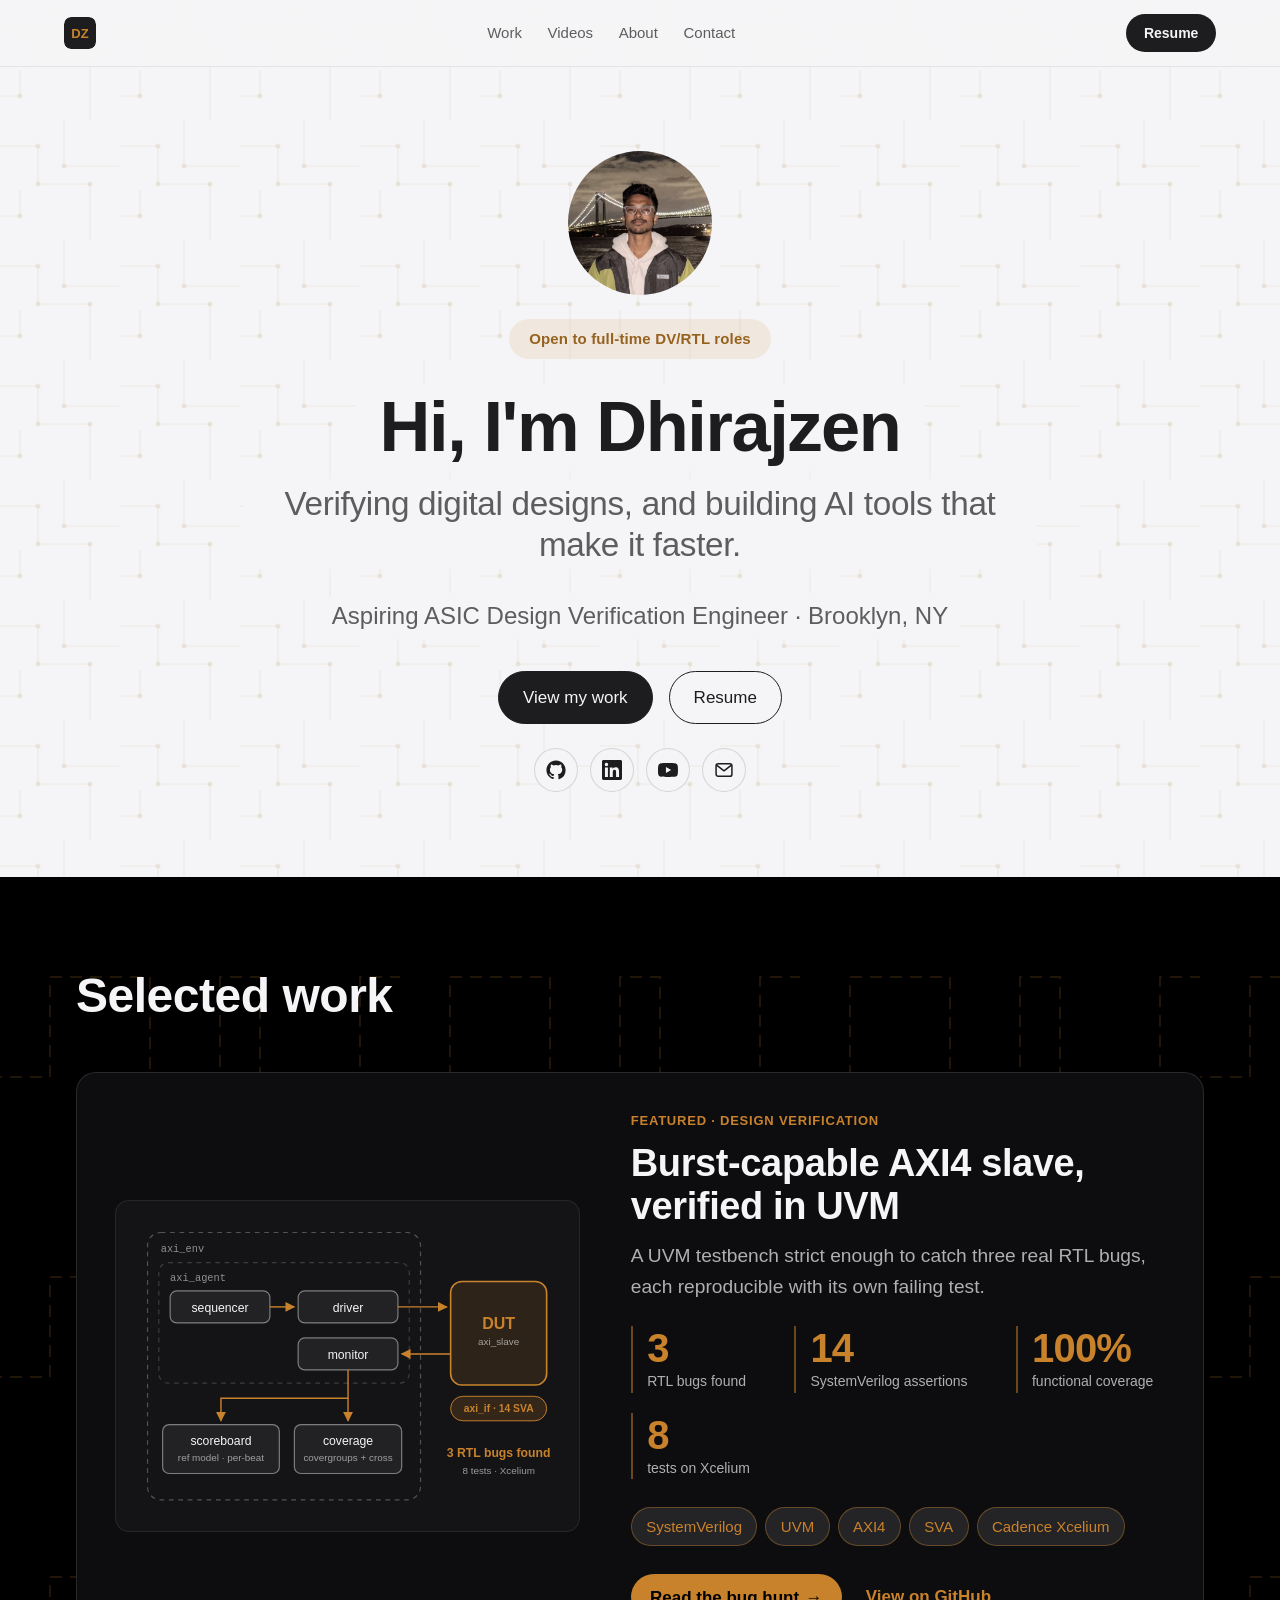
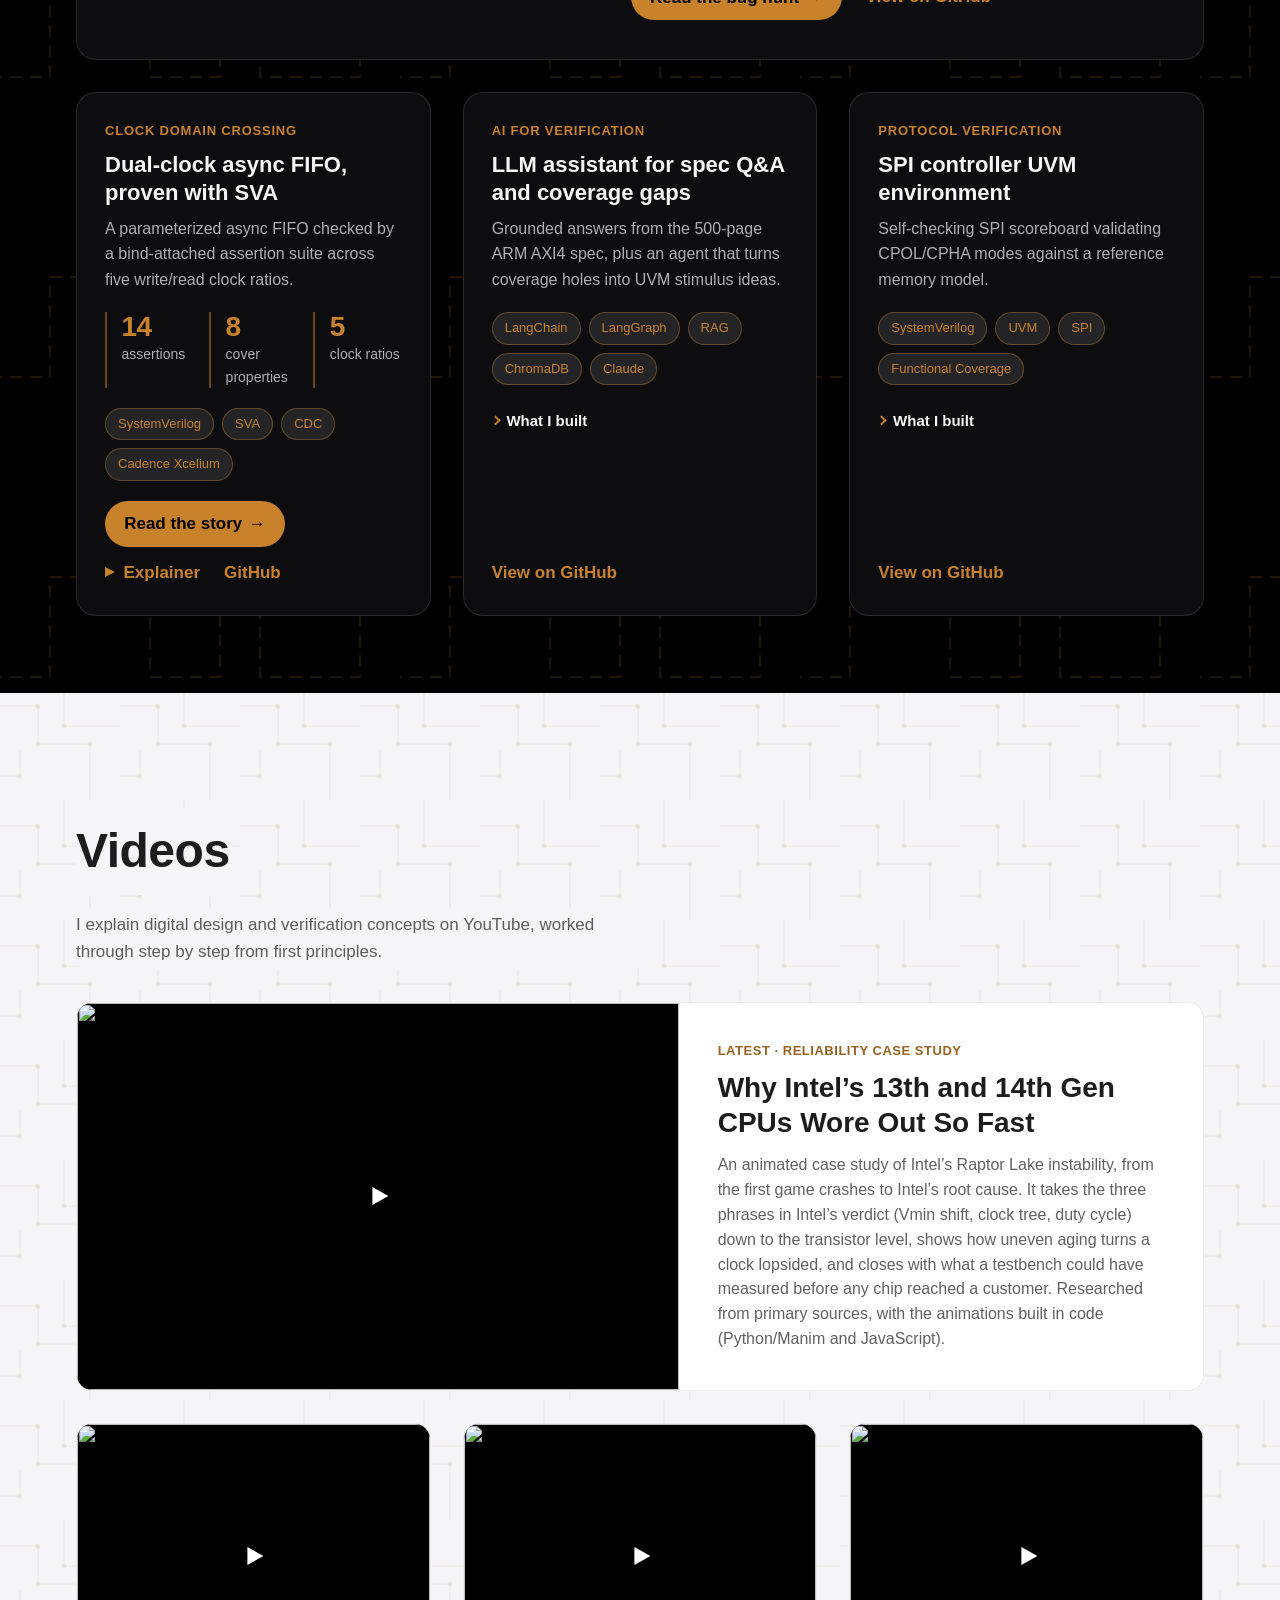
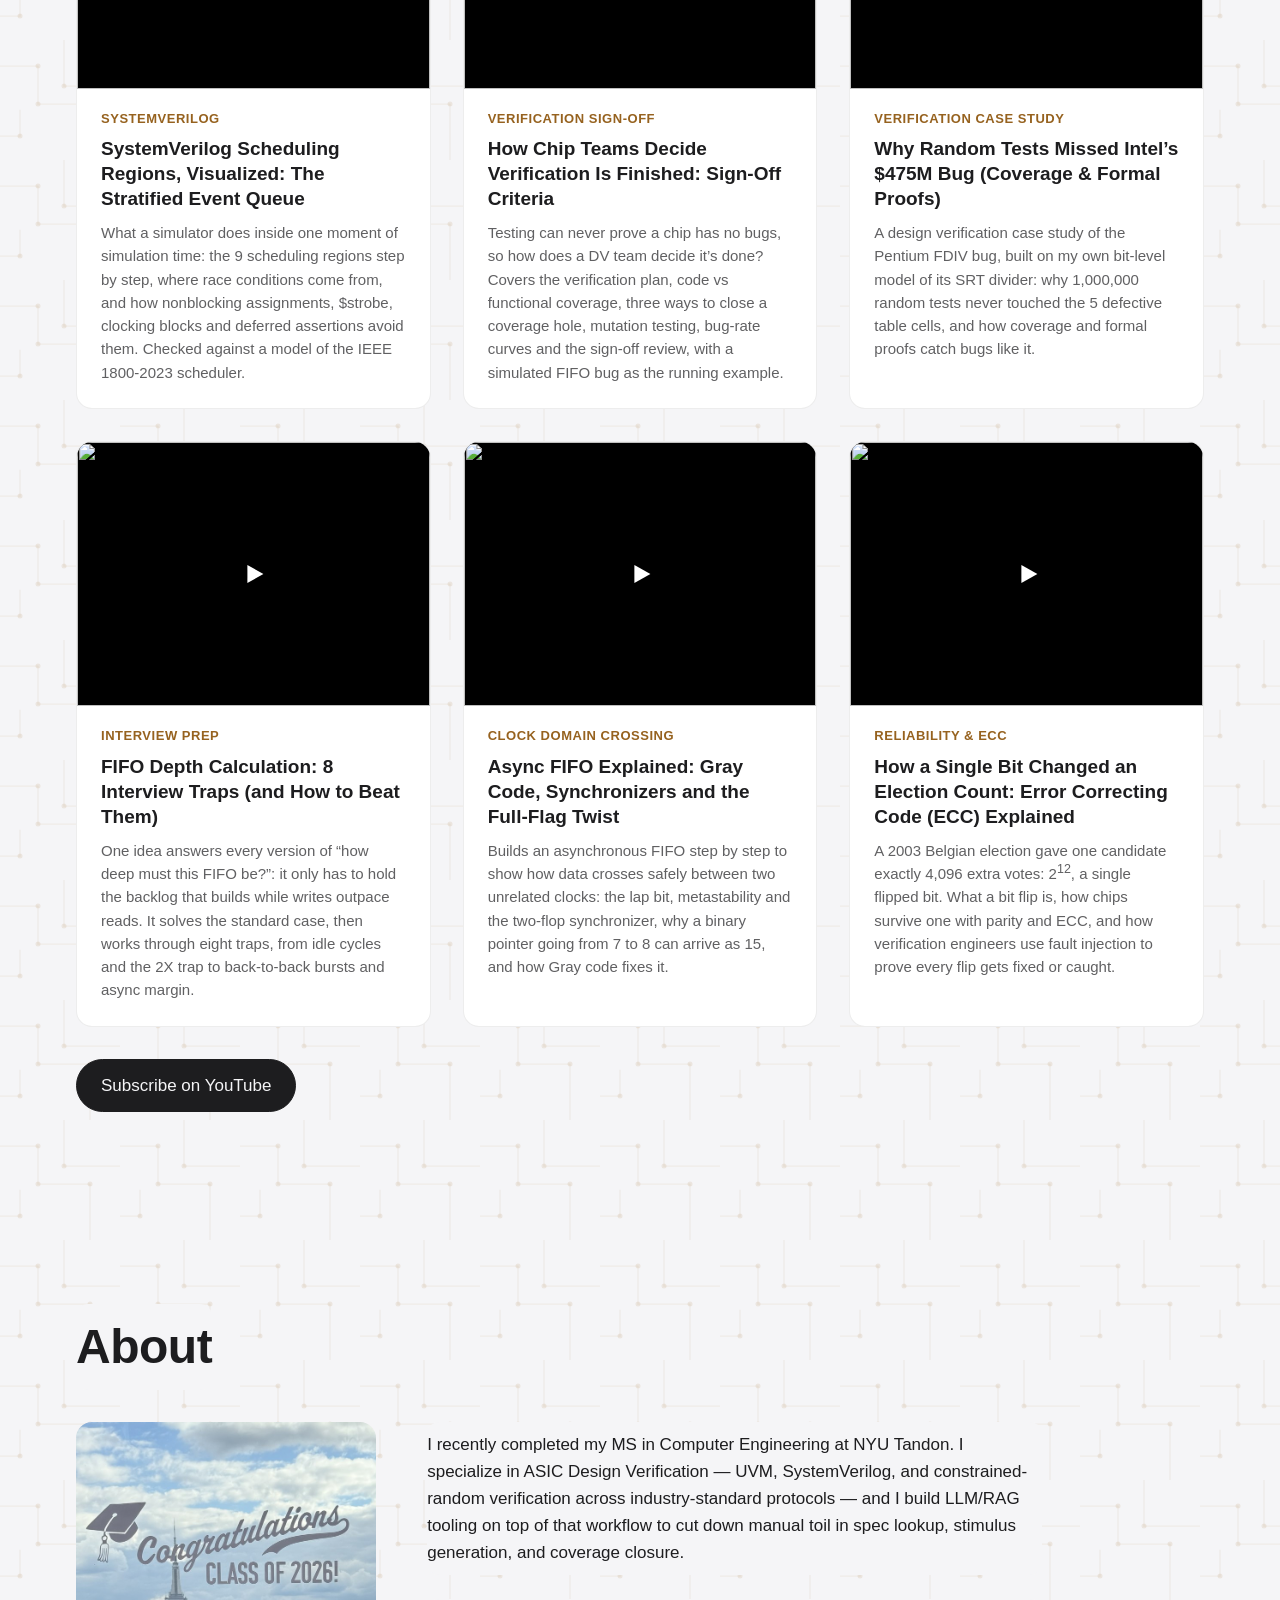
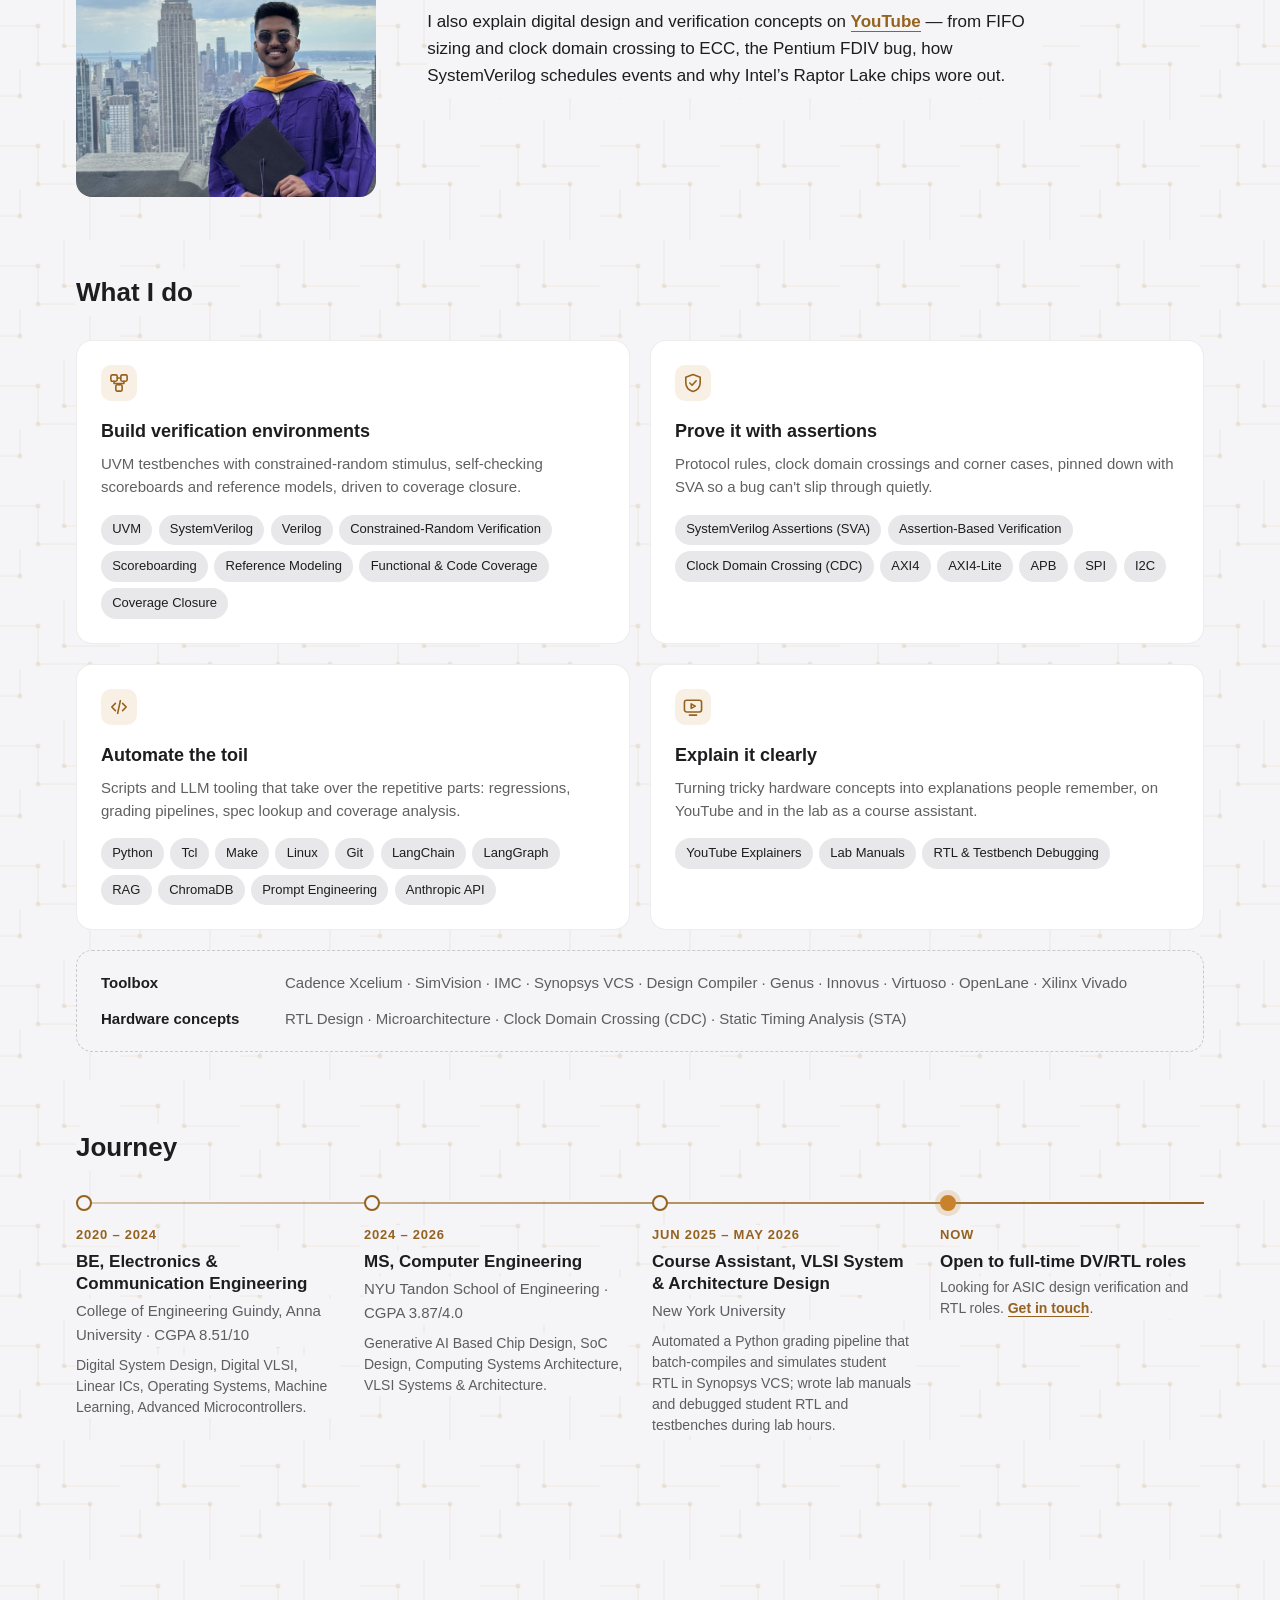
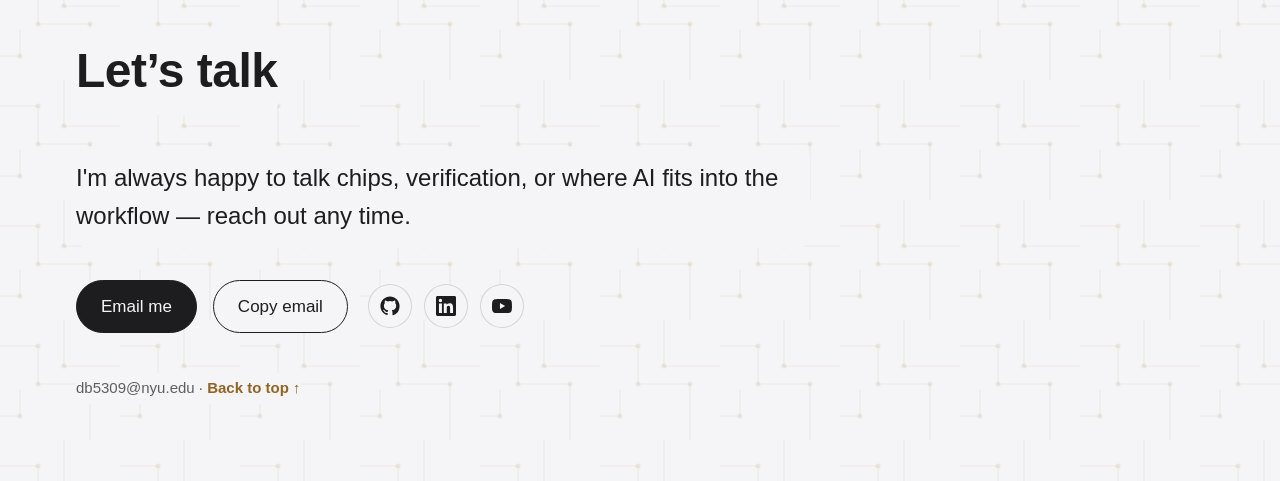
==== commit dcc7e113: "content: feature the Raptor Lake video in Videos - "Why Intel's 13th and 14th Gen CPUs Wore Out So F" ====
--- a/index.html
+++ b/index.html
@@ -262,17 +262,28 @@
       <h2 id="videos-heading" data-reveal>Videos</h2>
       <p class="section-intro" data-reveal>I explain digital design and verification concepts on YouTube, worked through step by step from first principles.</p>
       <article class="video-card video-card--feature" data-reveal>
-        <a class="video-thumb" href="https://www.youtube.com/watch?v=_Waa6wcDq2c" data-video-id="_Waa6wcDq2c" data-video-title="SystemVerilog Scheduling Regions, Visualized: The Stratified Event Queue" aria-label="Play video: SystemVerilog Scheduling Regions, Visualized: The Stratified Event Queue">
-          <img src="https://i.ytimg.com/vi/_Waa6wcDq2c/hqdefault.jpg" alt="" width="480" height="360" loading="lazy" decoding="async">
+        <a class="video-thumb" href="https://www.youtube.com/watch?v=7TfznptB_1A" data-video-id="7TfznptB_1A" data-video-title="Why Intel’s 13th and 14th Gen CPUs Wore Out So Fast" aria-label="Play video: Why Intel’s 13th and 14th Gen CPUs Wore Out So Fast">
+          <img src="https://i.ytimg.com/vi/7TfznptB_1A/hqdefault.jpg" alt="" width="480" height="360" loading="lazy" decoding="async">
           <span class="video-thumb__play" aria-hidden="true"></span>
         </a>
         <div class="video-card__body">
-          <p class="video-card__topic">Latest · SystemVerilog</p>
-          <h3>SystemVerilog Scheduling Regions, Visualized: The Stratified Event Queue</h3>
-          <p>A 15-minute explainer on what a simulator does inside one moment of simulation time. It walks through the 9 scheduling regions step by step, showing where race conditions come from and how nonblocking assignments, $strobe, clocking blocks and deferred assertions avoid them. Every result is checked against a model of the IEEE 1800-2023 scheduler.</p>
+          <p class="video-card__topic">Latest · Reliability case study</p>
+          <h3>Why Intel’s 13th and 14th Gen CPUs Wore Out So Fast</h3>
+          <p>An animated case study of Intel’s Raptor Lake instability, from the first game crashes to Intel’s root cause. It takes the three phrases in Intel’s verdict (Vmin shift, clock tree, duty cycle) down to the transistor level, shows how uneven aging turns a clock lopsided, and closes with what a testbench could have measured before any chip reached a customer. Researched from primary sources, with the animations built in code (Python/Manim and JavaScript).</p>
         </div>
       </article>
       <div class="video-grid">
+        <article class="video-card" data-reveal>
+          <a class="video-thumb" href="https://www.youtube.com/watch?v=_Waa6wcDq2c" data-video-id="_Waa6wcDq2c" data-video-title="SystemVerilog Scheduling Regions, Visualized: The Stratified Event Queue" aria-label="Play video: SystemVerilog Scheduling Regions, Visualized: The Stratified Event Queue">
+            <img src="https://i.ytimg.com/vi/_Waa6wcDq2c/hqdefault.jpg" alt="" width="480" height="360" loading="lazy" decoding="async">
+            <span class="video-thumb__play" aria-hidden="true"></span>
+          </a>
+          <div class="video-card__body">
+            <p class="video-card__topic">SystemVerilog</p>
+            <h3>SystemVerilog Scheduling Regions, Visualized: The Stratified Event Queue</h3>
+            <p>What a simulator does inside one moment of simulation time: the 9 scheduling regions step by step, where race conditions come from, and how nonblocking assignments, $strobe, clocking blocks and deferred assertions avoid them. Checked against a model of the IEEE 1800-2023 scheduler.</p>
+          </div>
+        </article>
         <article class="video-card" data-reveal>
           <a class="video-thumb" href="https://www.youtube.com/watch?v=QjKKdYU0iMw" data-video-id="QjKKdYU0iMw" data-video-title="How Chip Teams Decide Verification Is Finished: Sign-Off Criteria" aria-label="Play video: How Chip Teams Decide Verification Is Finished: Sign-Off Criteria">
             <img src="https://i.ytimg.com/vi/QjKKdYU0iMw/hqdefault.jpg" alt="" width="480" height="360" loading="lazy" decoding="async">
@@ -339,7 +350,7 @@
              onerror="this.closest('.about-layout').classList.add('about-layout--no-photo'); this.remove();">
         <div class="about-text">
           <p data-reveal>I recently completed my MS in Computer Engineering at NYU Tandon. I specialize in ASIC Design Verification — UVM, SystemVerilog, and constrained-random verification across industry-standard protocols — and I build LLM/RAG tooling on top of that workflow to cut down manual toil in spec lookup, stimulus generation, and coverage closure.</p>
-          <p data-reveal>I also explain digital design and verification concepts on <a href="https://www.youtube.com/@dhirajzen30">YouTube</a> — from FIFO sizing and clock domain crossing to ECC, the Pentium FDIV bug and how SystemVerilog schedules events.</p>
+          <p data-reveal>I also explain digital design and verification concepts on <a href="https://www.youtube.com/@dhirajzen30">YouTube</a> — from FIFO sizing and clock domain crossing to ECC, the Pentium FDIV bug, how SystemVerilog schedules events and why Intel’s Raptor Lake chips wore out.</p>
         </div>
       </div>
 
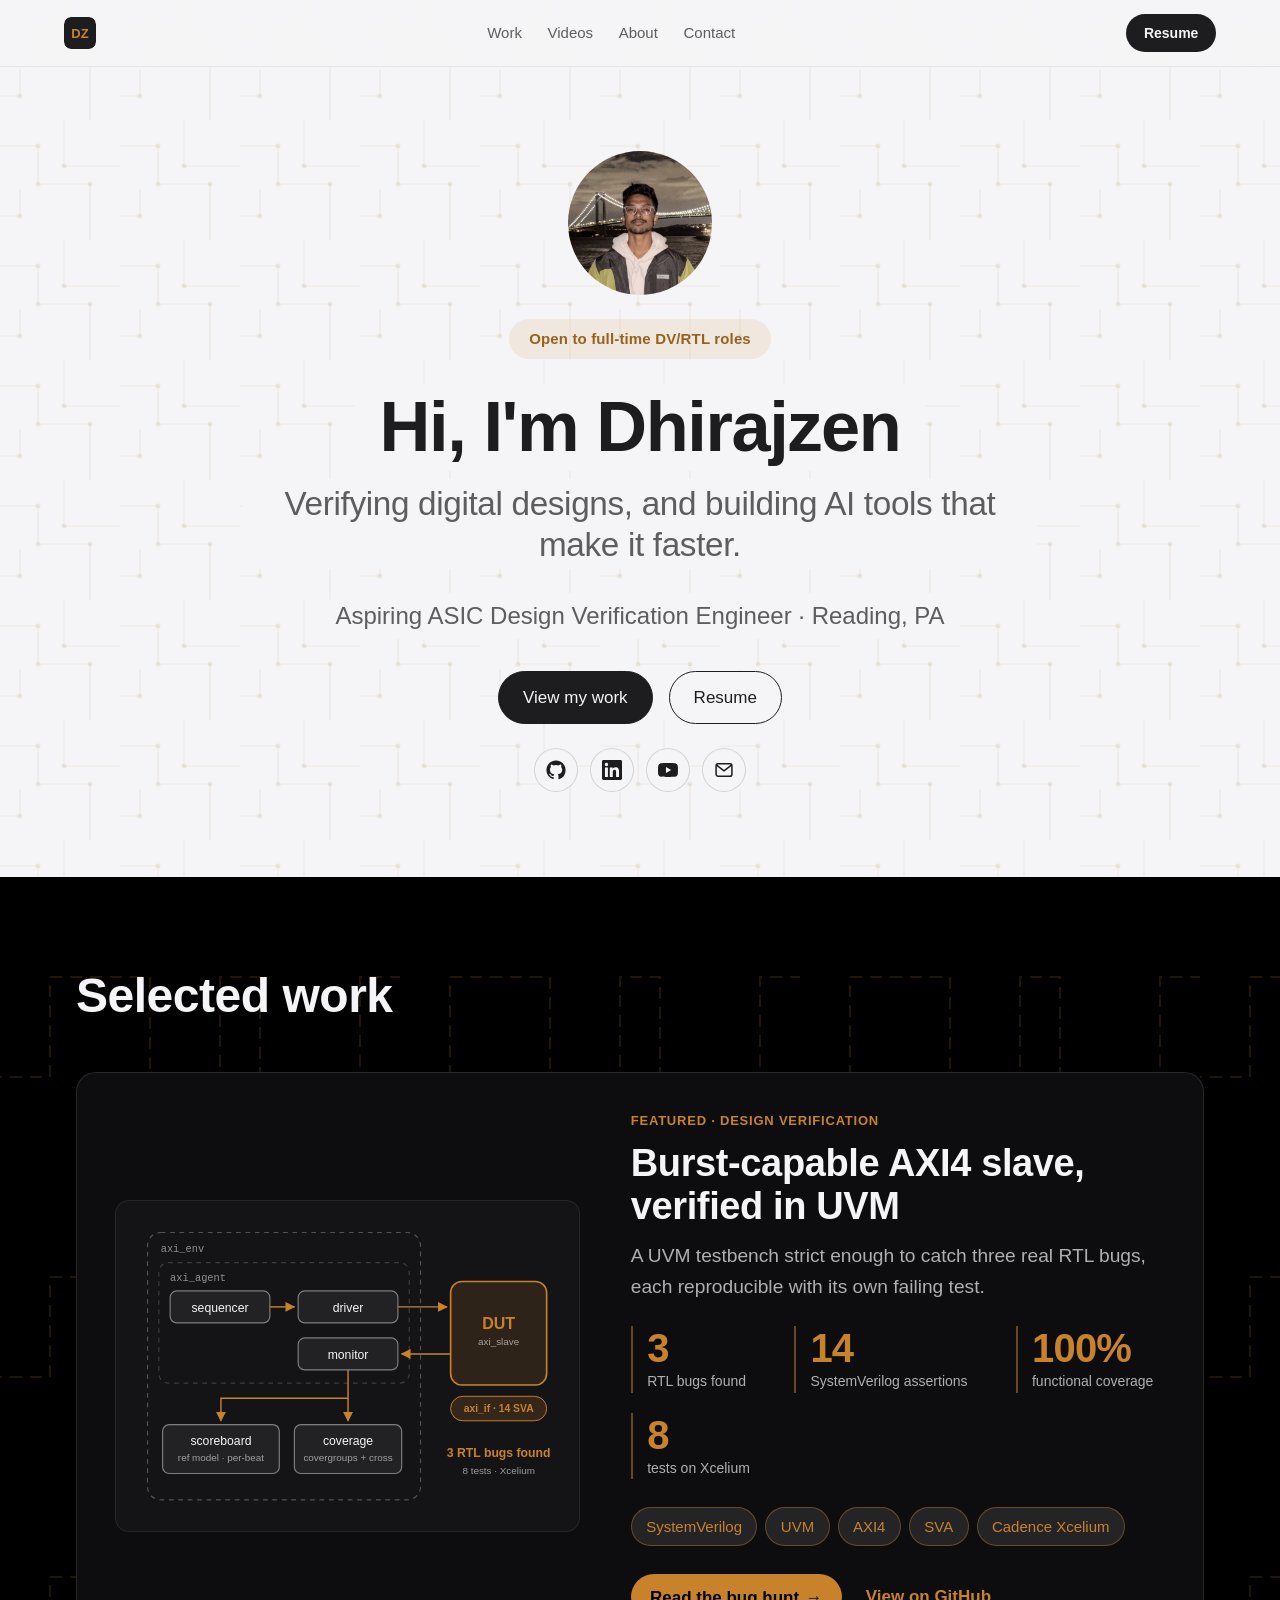
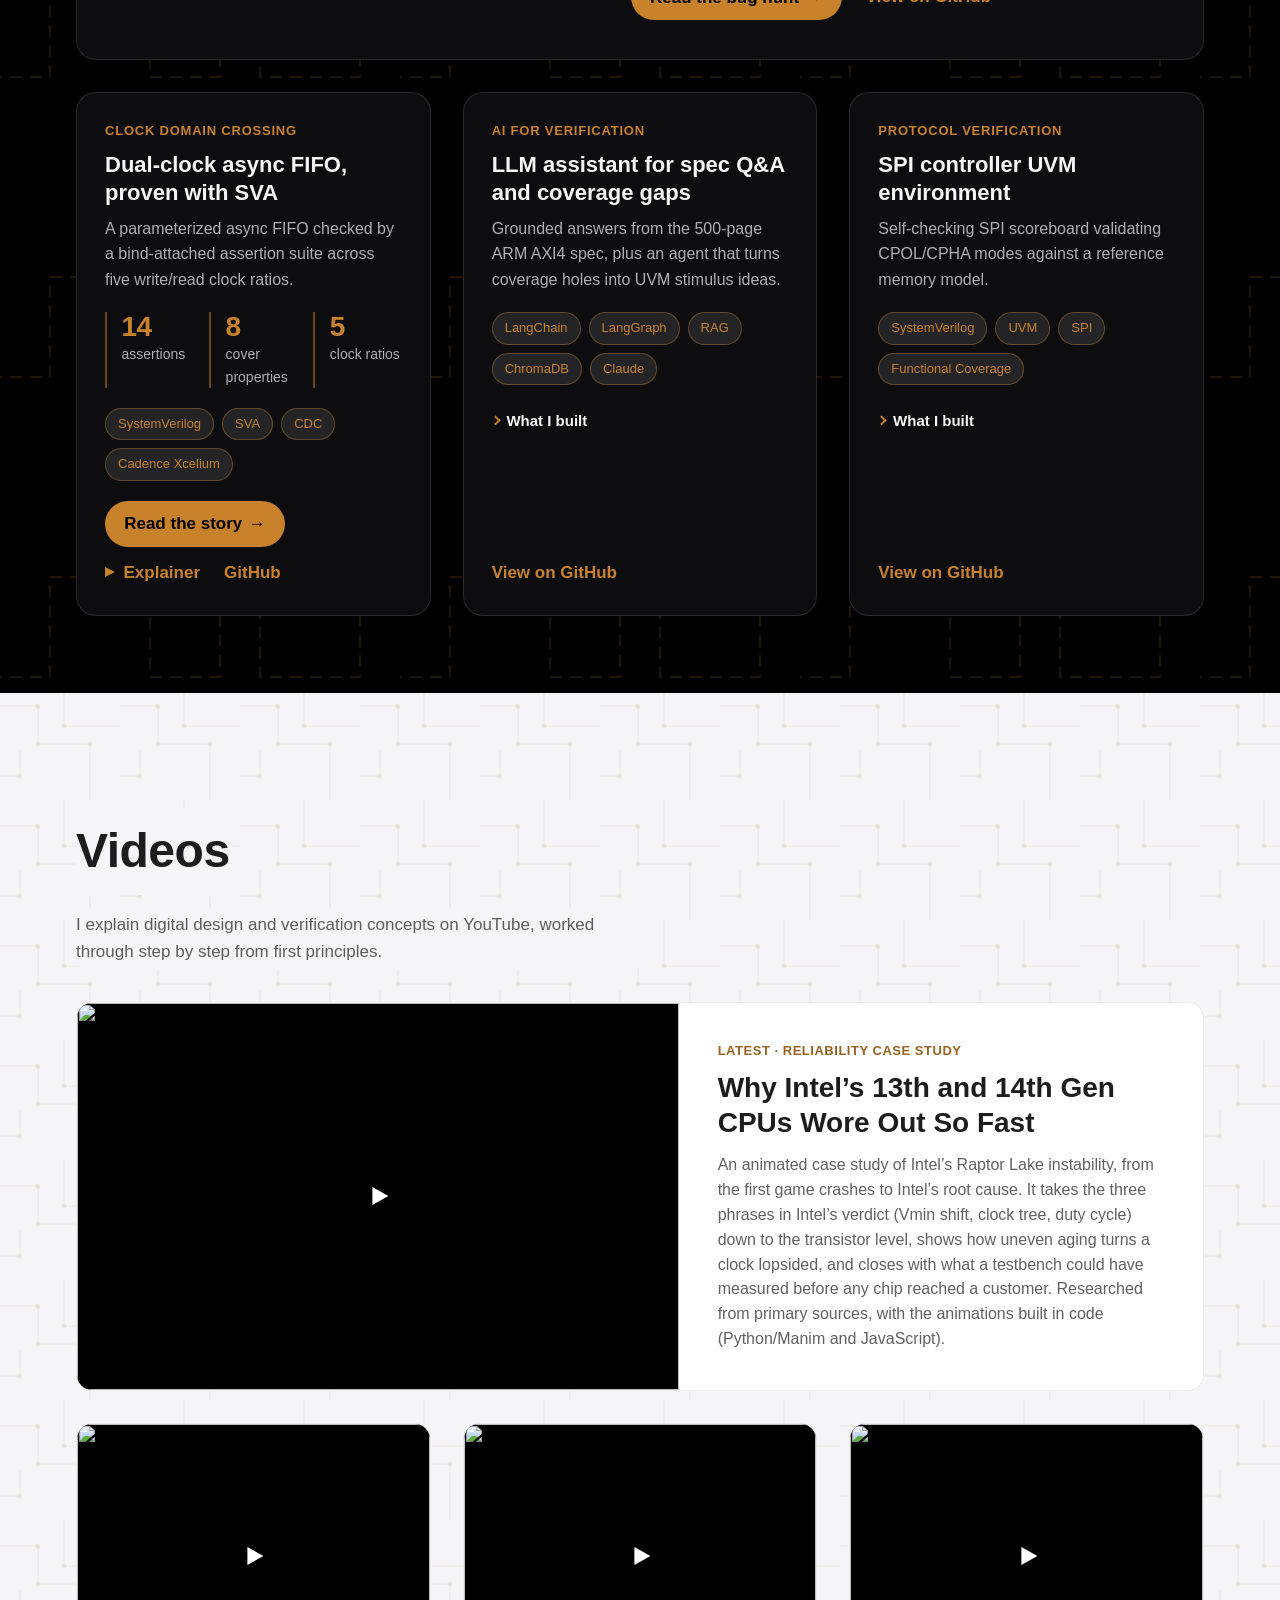
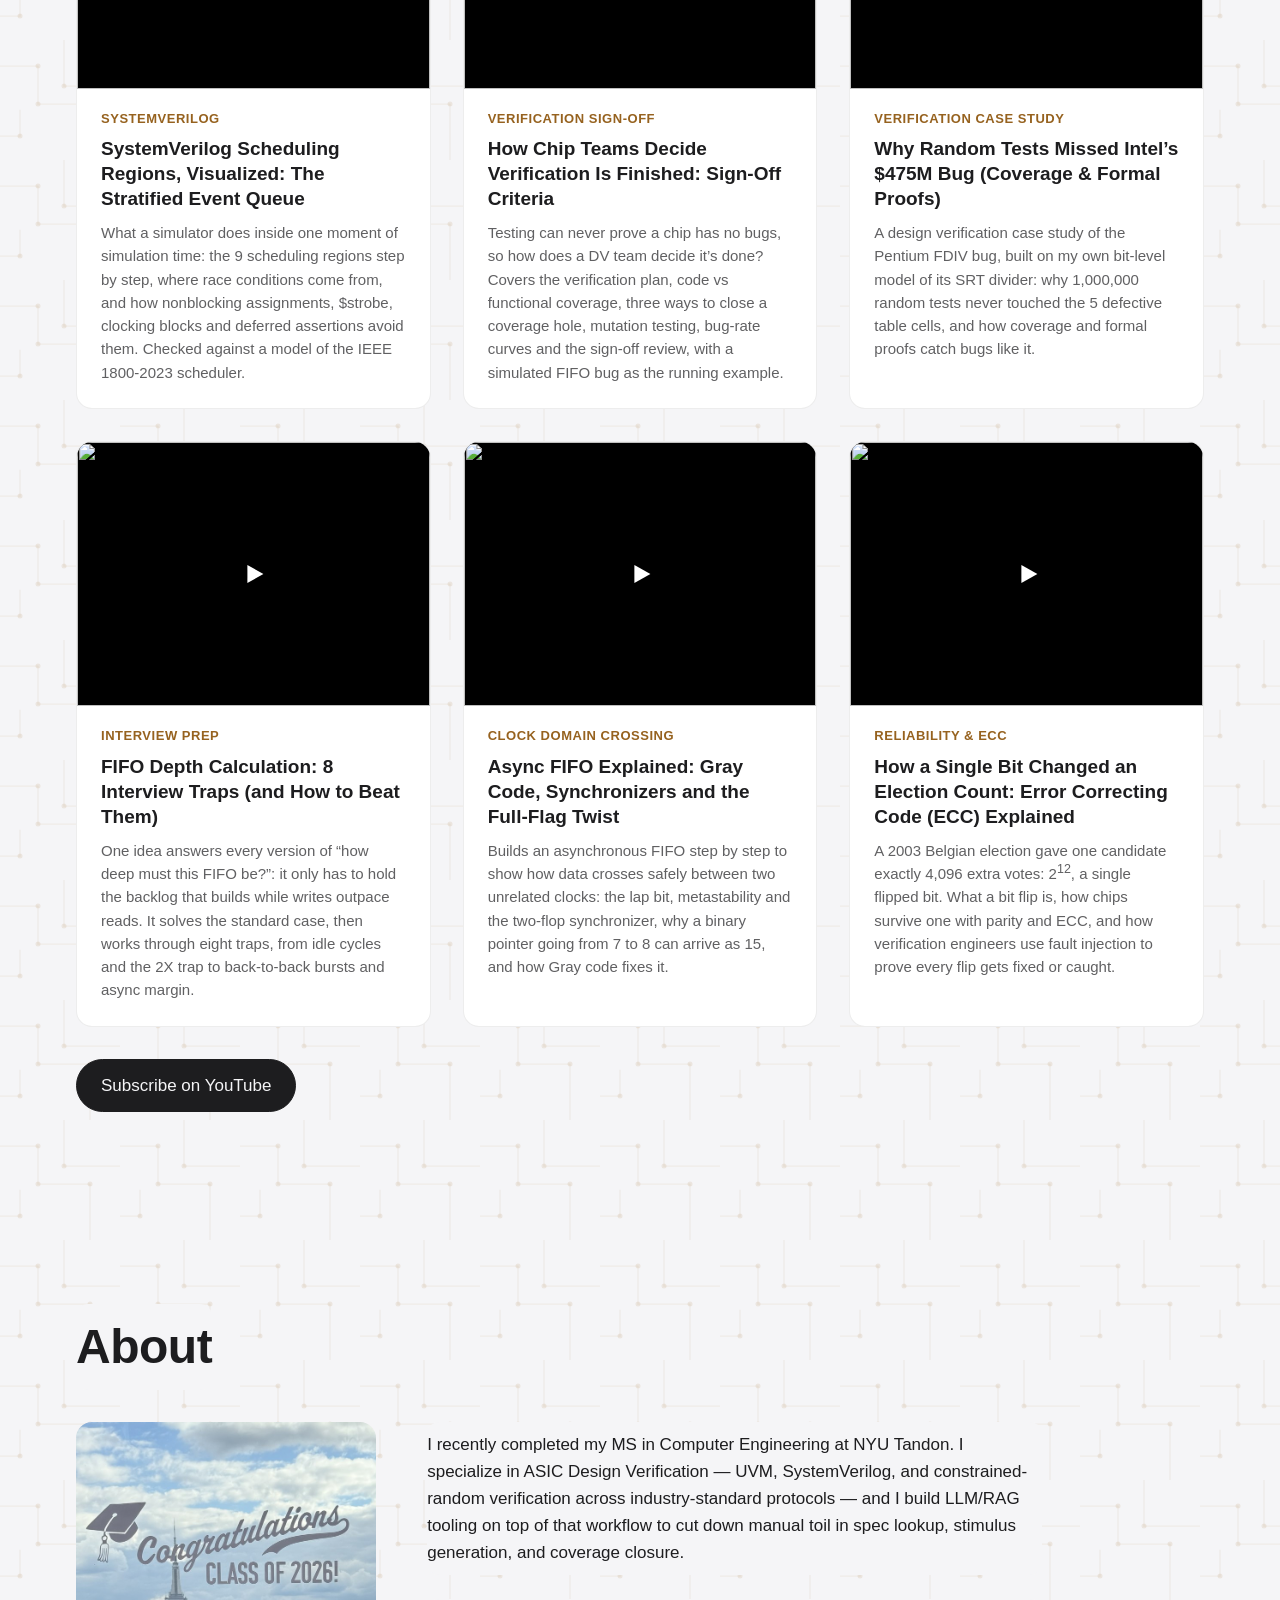
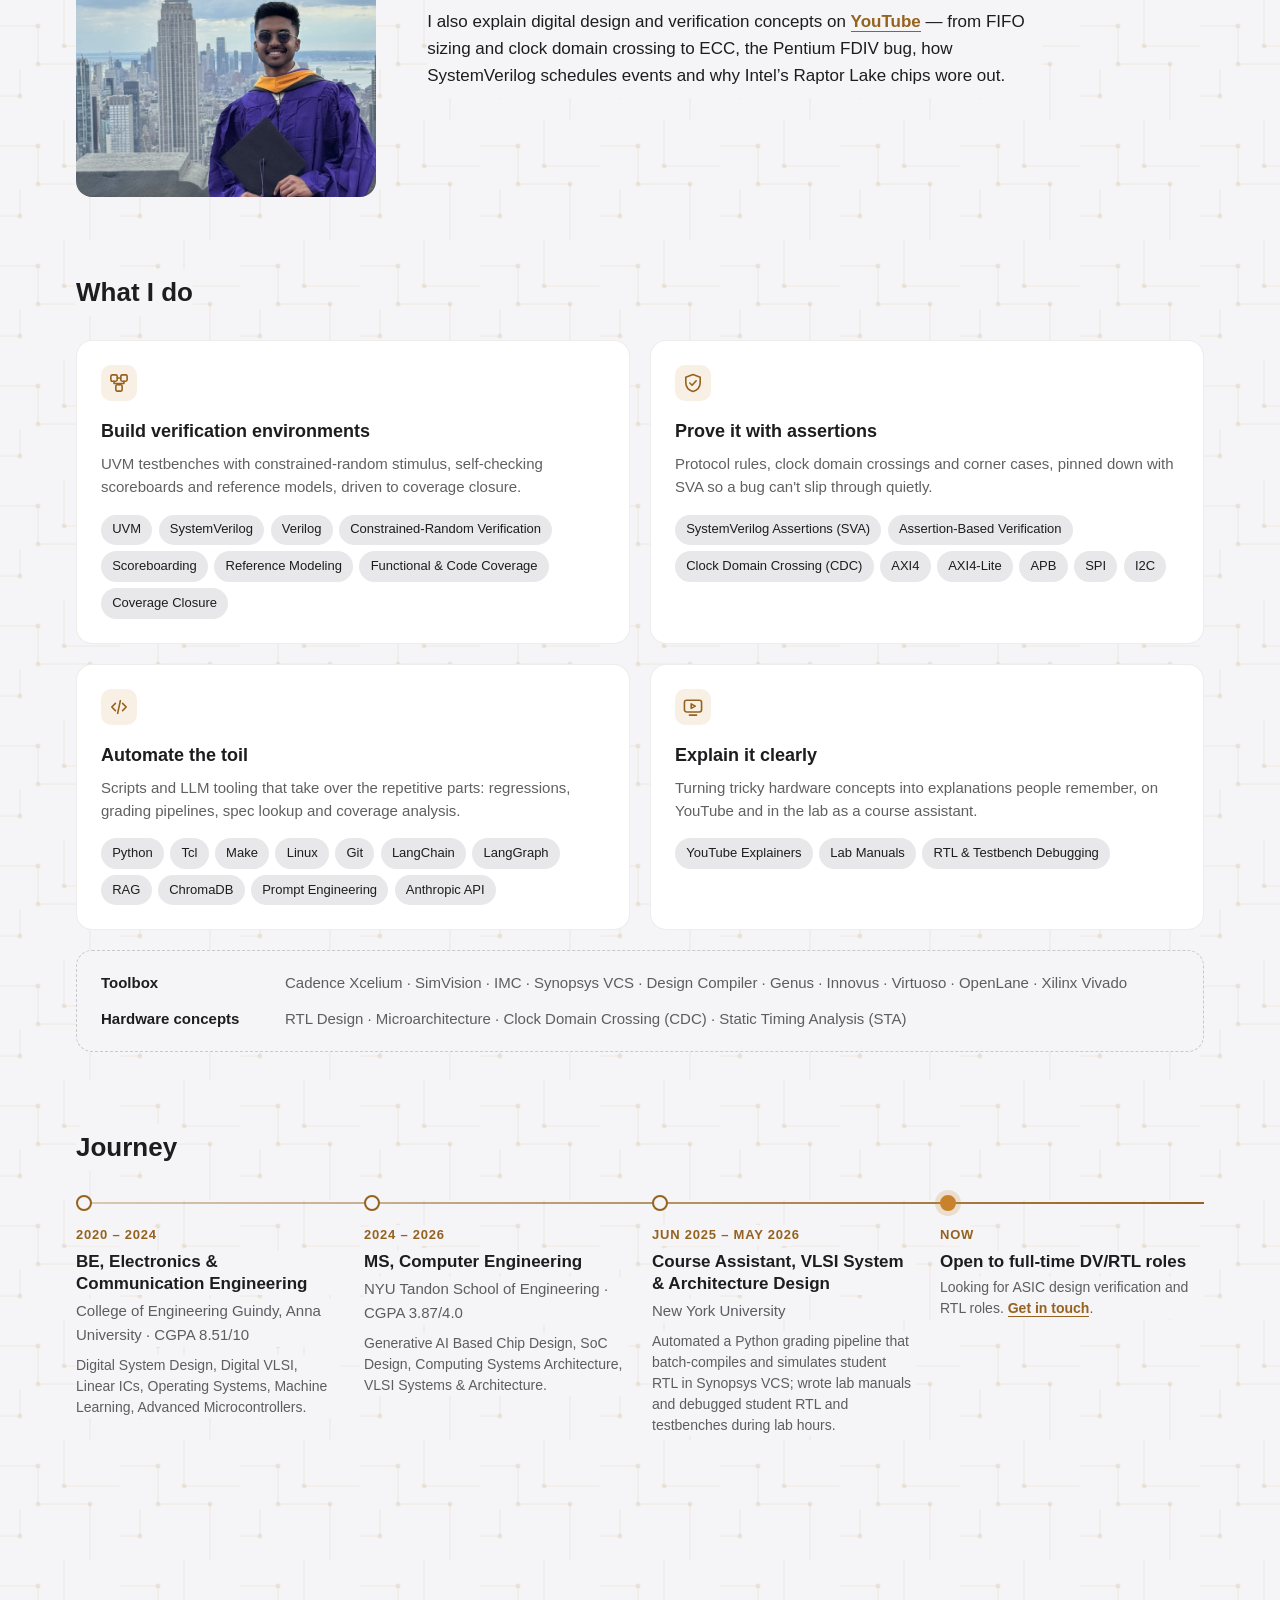
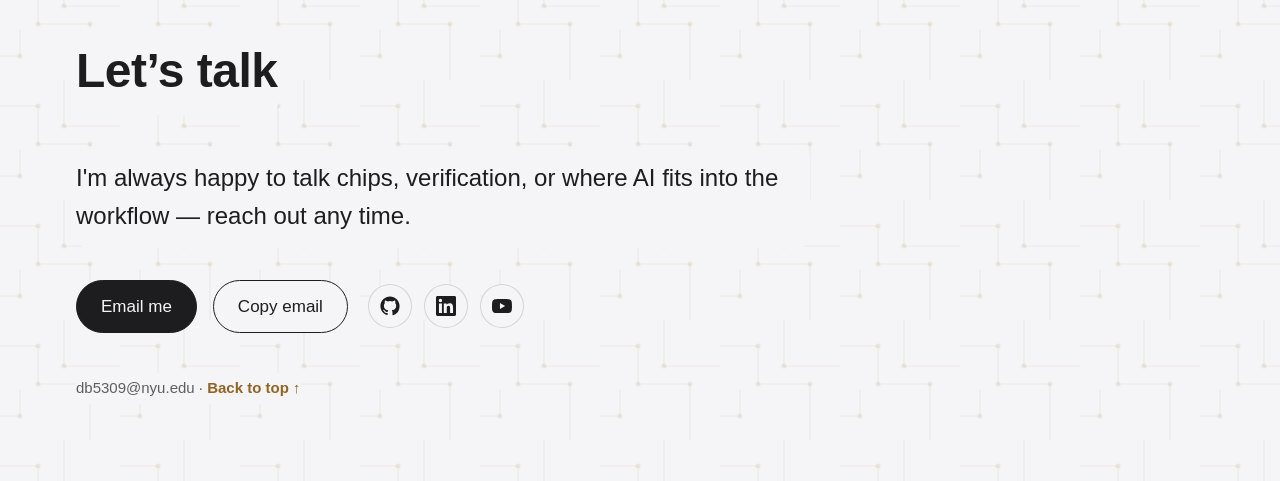
==== commit 70b74dc7: "content: location is now Reading, PA Hero subtitle, JSON-LD address and resume.pdf header updated.  " ====
--- a/index.html
+++ b/index.html
@@ -26,7 +26,7 @@
     "url": "https://dhirajzen.github.io/",
     "image": "https://dhirajzen.github.io/headshot.jpg",
     "email": "mailto:db5309@nyu.edu",
-    "address": { "@type": "PostalAddress", "addressLocality": "Brooklyn", "addressRegion": "NY", "addressCountry": "US" },
+    "address": { "@type": "PostalAddress", "addressLocality": "Reading", "addressRegion": "PA", "addressCountry": "US" },
     "alumniOf": [
       { "@type": "CollegeOrUniversity", "name": "New York University Tandon School of Engineering" },
       { "@type": "CollegeOrUniversity", "name": "College of Engineering Guindy, Anna University" }
@@ -106,7 +106,7 @@
     <img src="headshot.jpg" alt="Portrait of Dhirajzen Bagawath Geetha Kumaravel" class="hero-headshot" data-reveal width="144" height="144">
     <p class="status-pill" data-reveal>Open to full-time DV/RTL roles</p>
     <h1 data-reveal><span class="hero-greeting">Hi, I'm Dhirajzen</span><span class="hero-tagline">Verifying digital designs, and building AI tools that make it faster.</span></h1>
-    <p class="hero-subtitle" data-reveal>Aspiring ASIC Design Verification Engineer · Brooklyn, NY</p>
+    <p class="hero-subtitle" data-reveal>Aspiring ASIC Design Verification Engineer · Reading, PA</p>
     <div class="hero-actions" data-reveal>
       <a href="#projects" class="btn btn--primary">View my work</a>
       <a href="resume.pdf" class="btn">Resume</a>
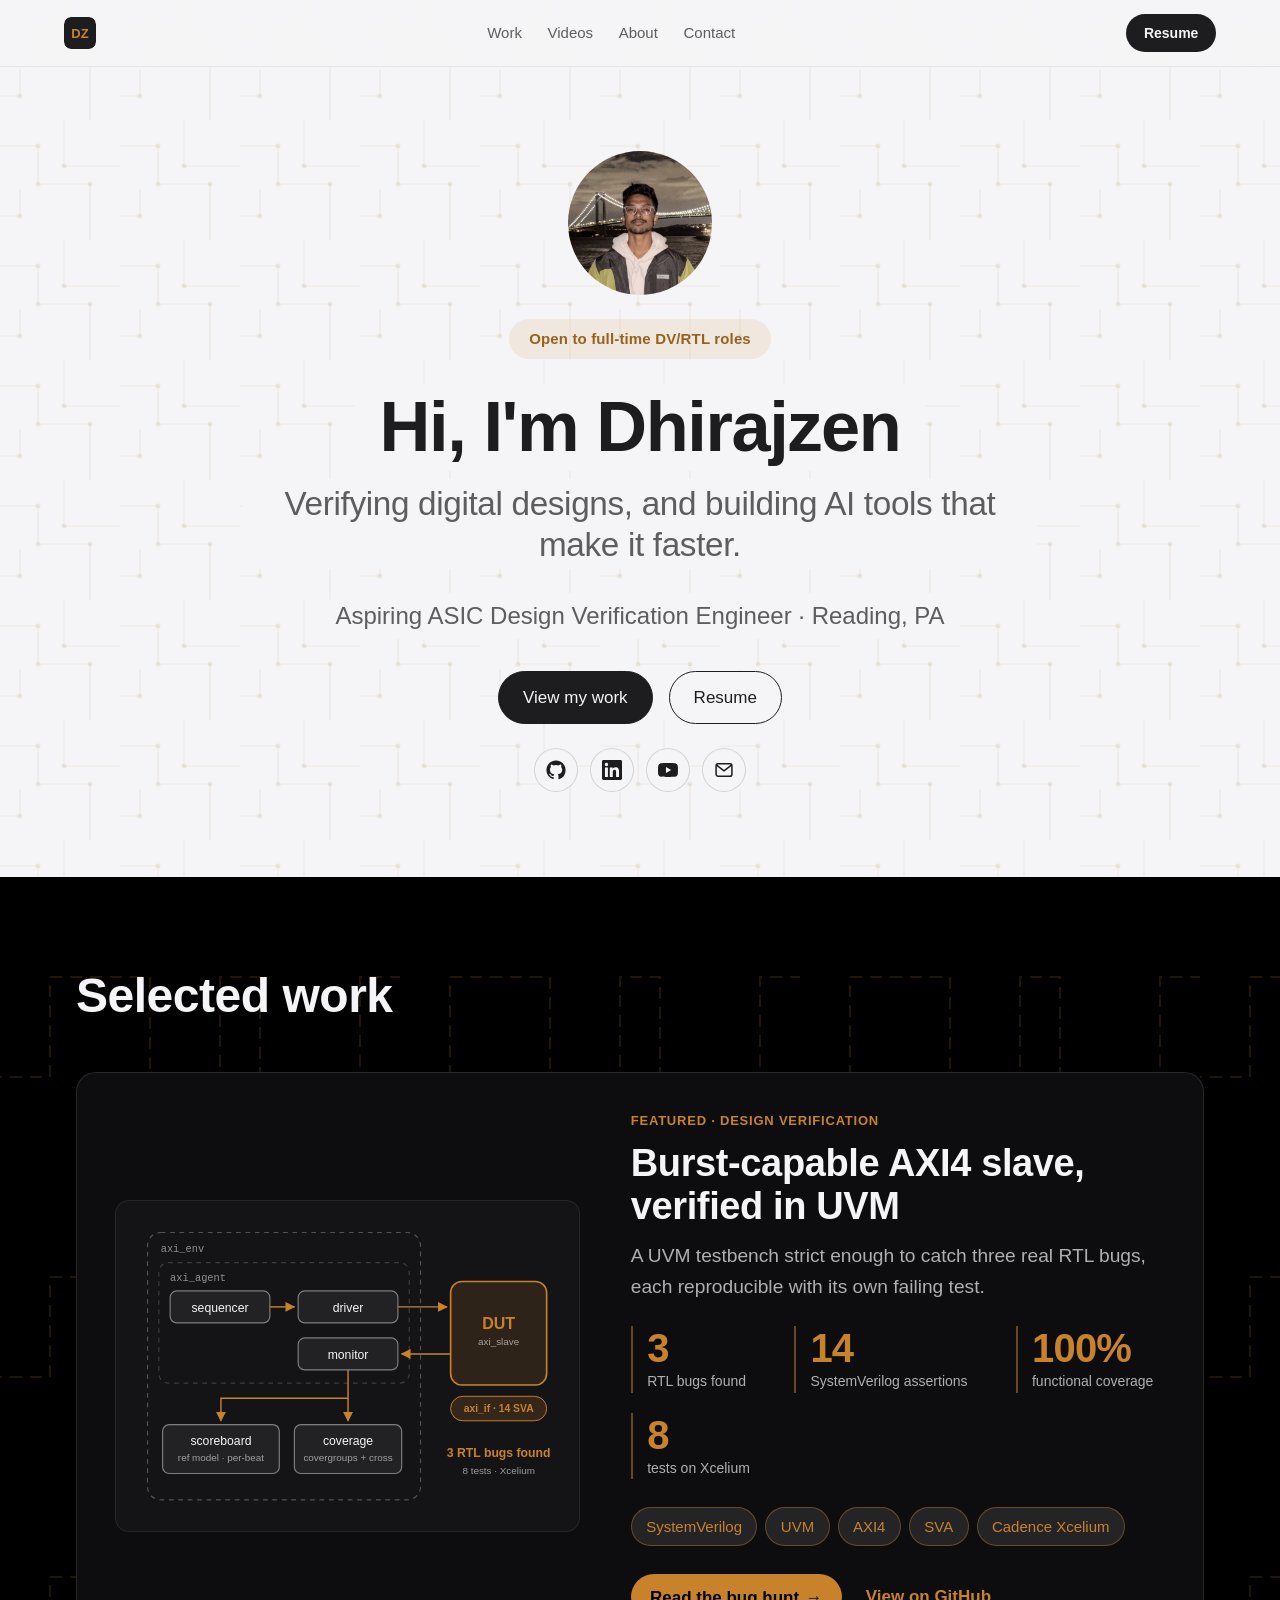
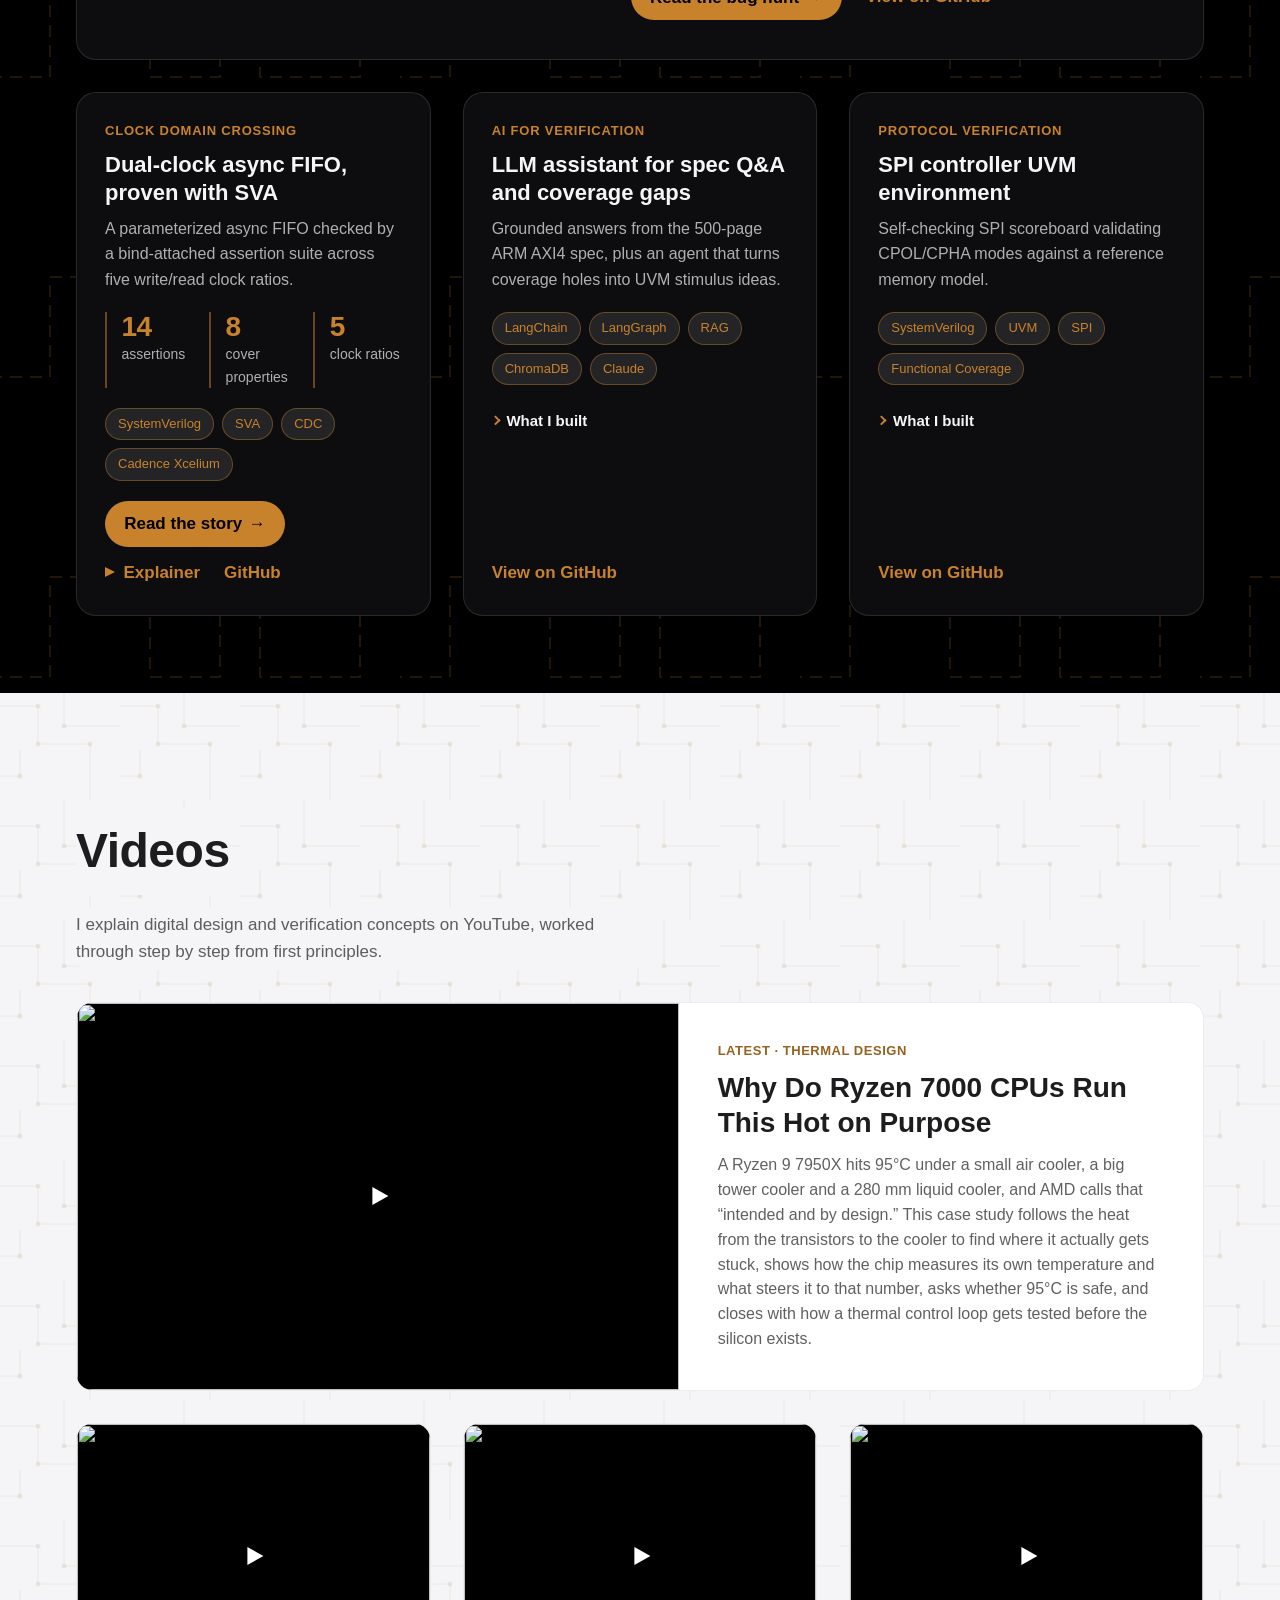
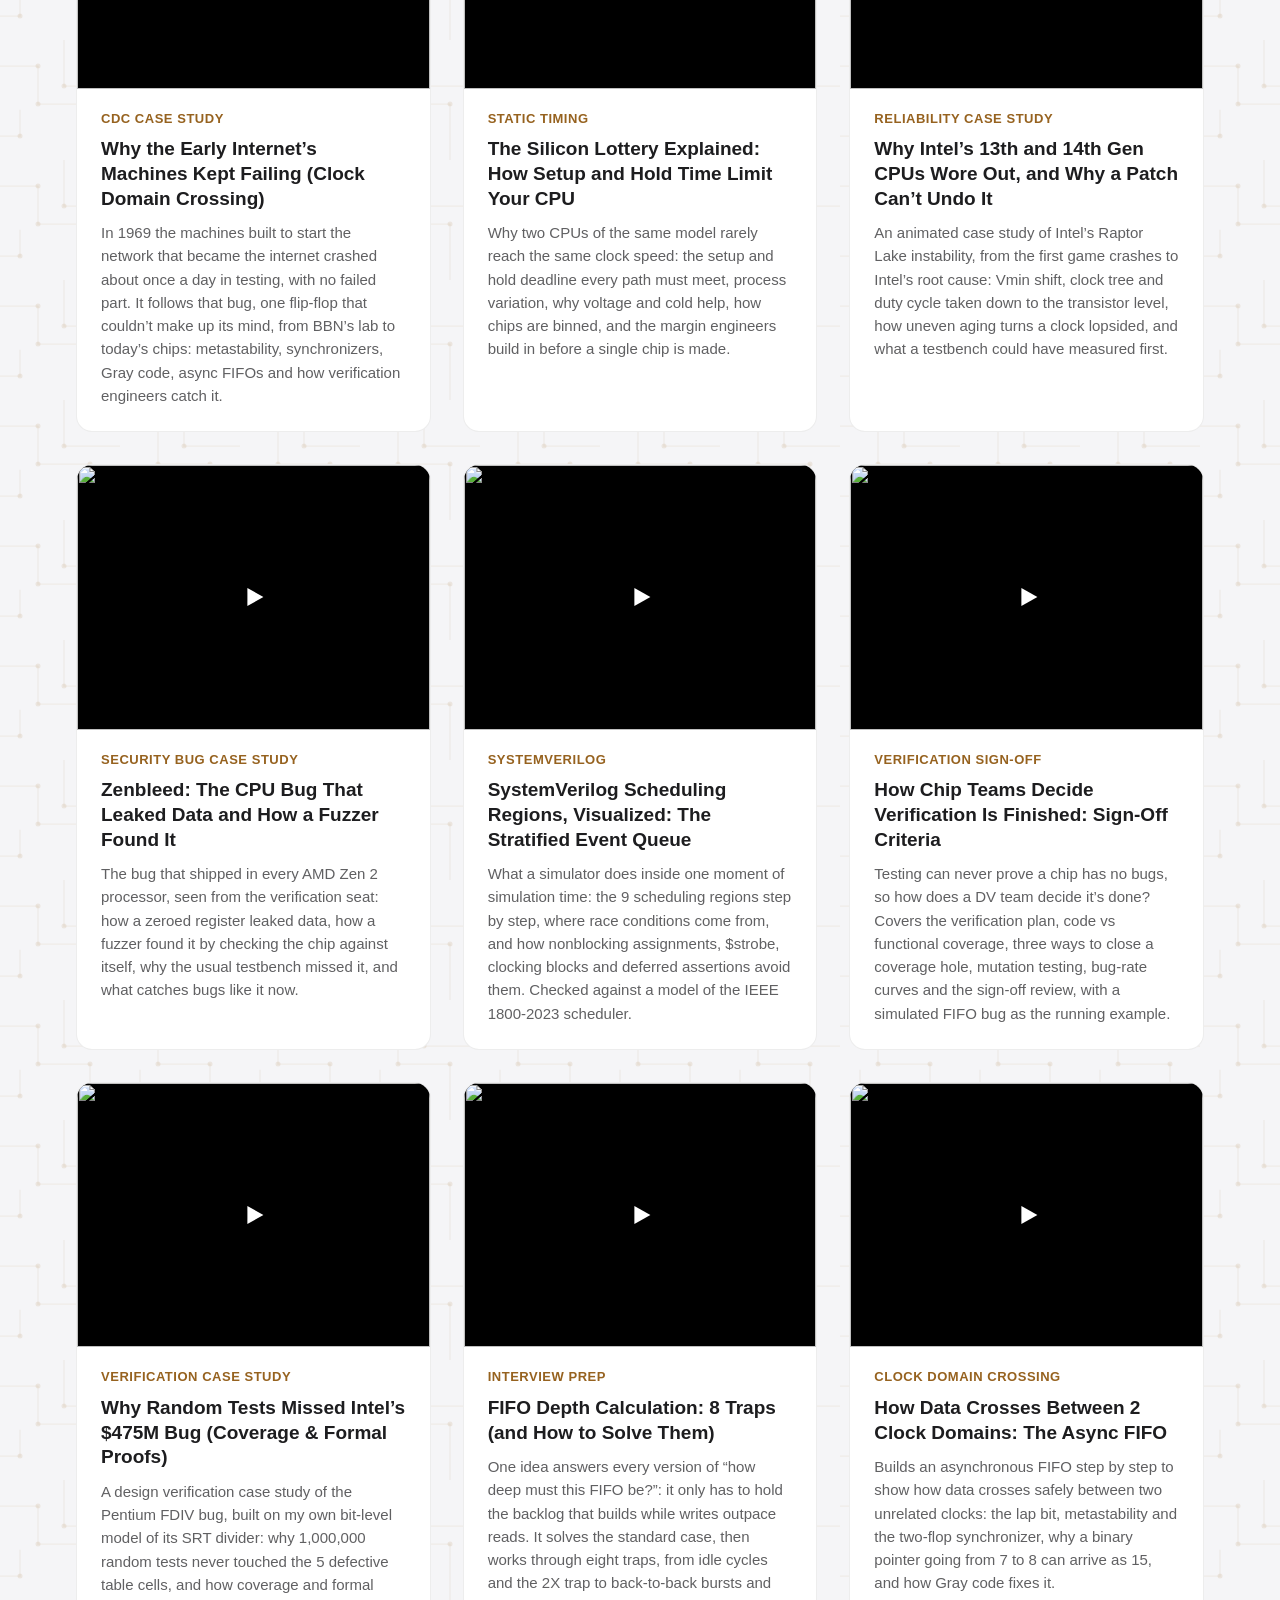
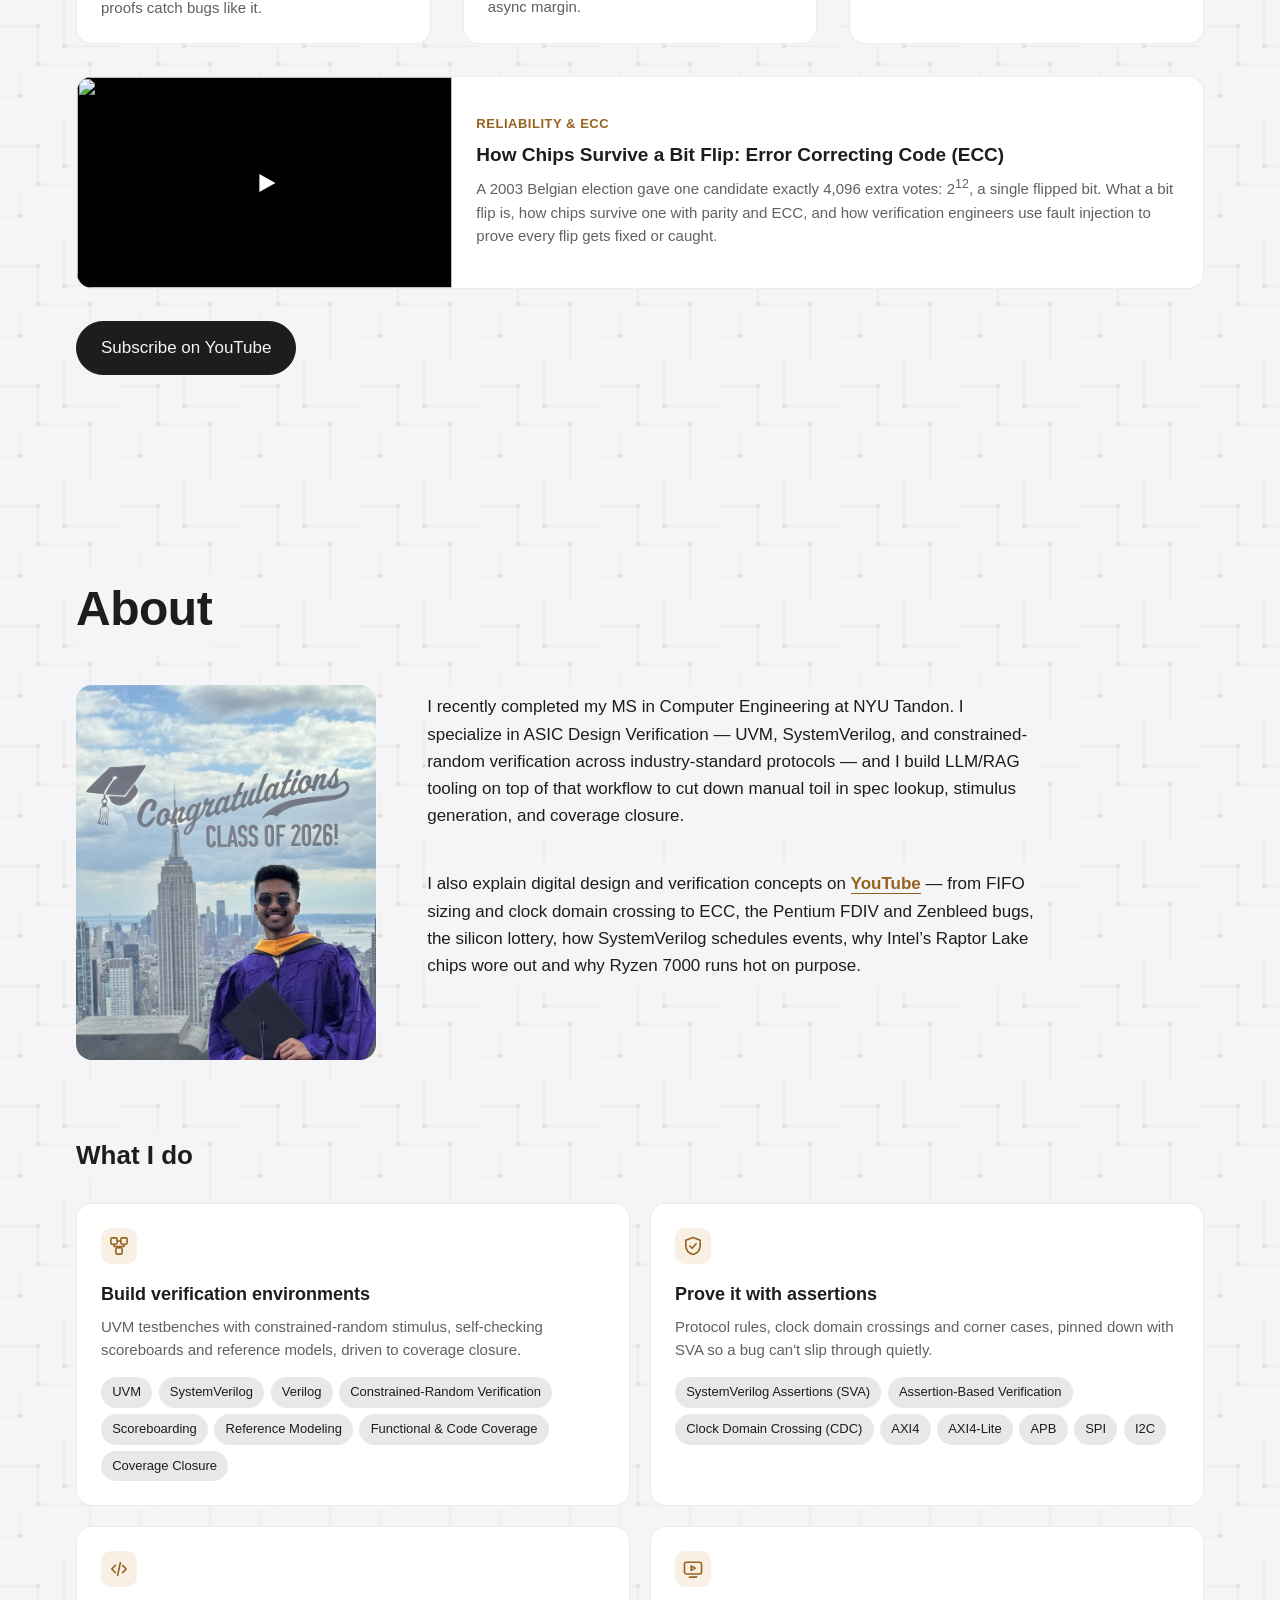
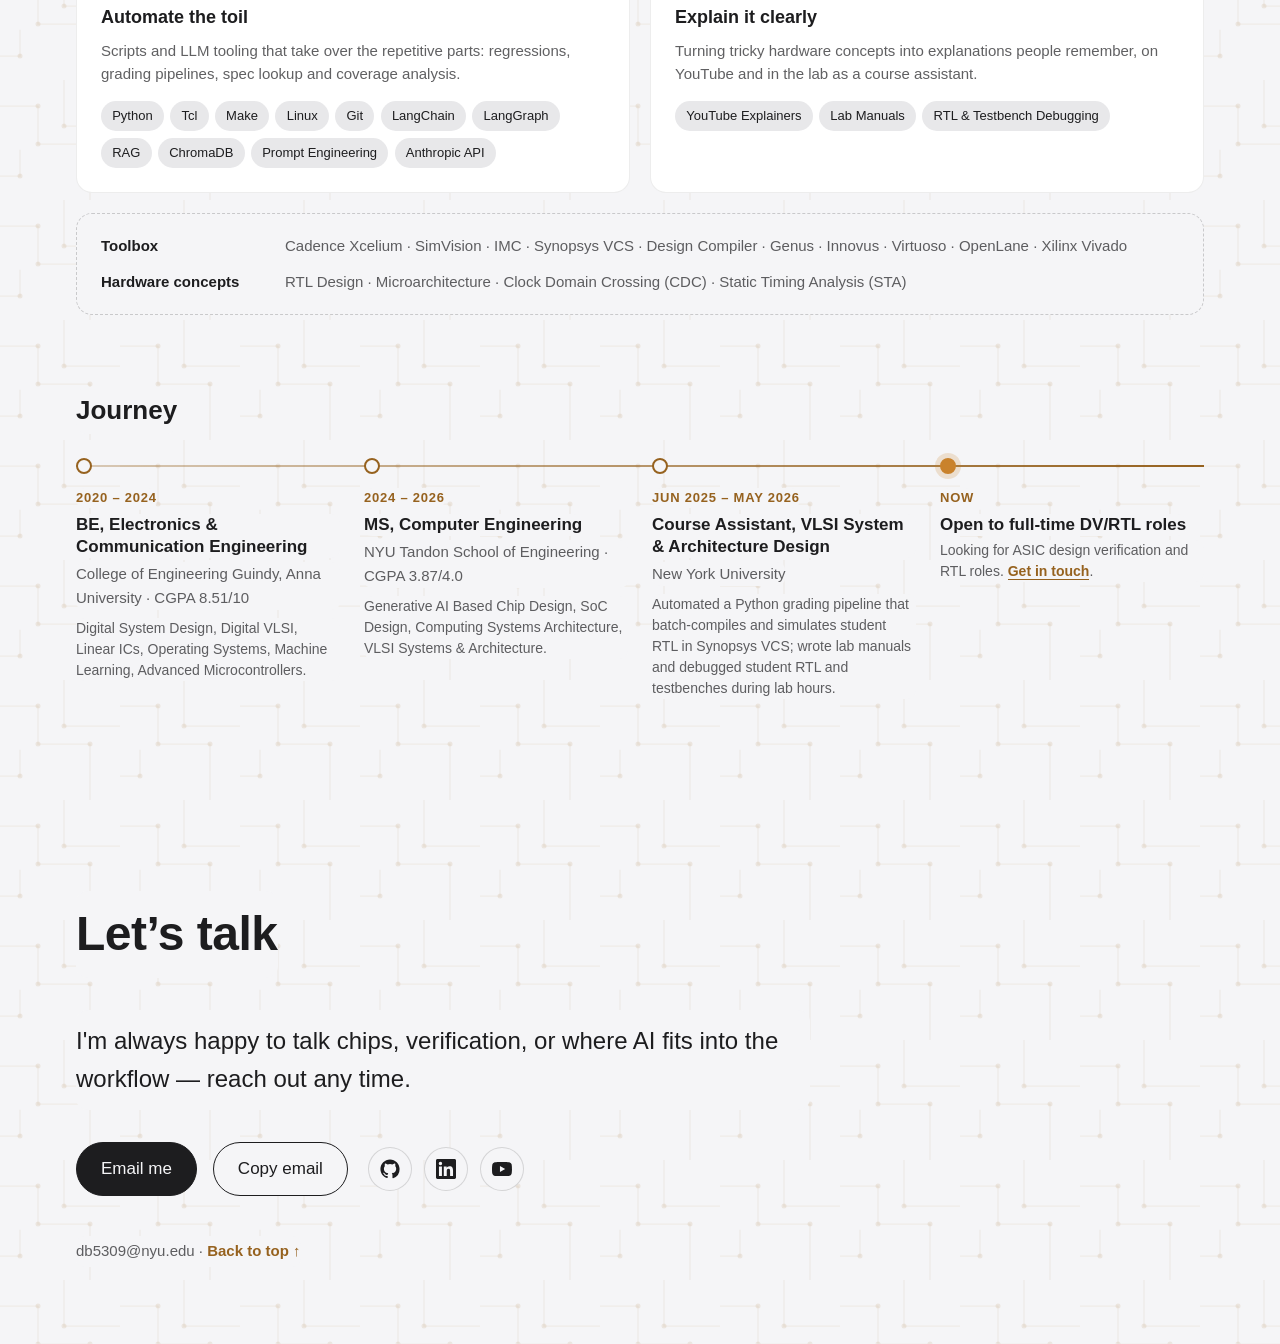
==== commit c5ccec6d: "content: add four new videos to Videos - "Why Do Ryzen 7000 CPUs Run This Hot on Purpose" becomes th" ====
--- a/index.html
+++ b/index.html
@@ -262,18 +262,62 @@
       <h2 id="videos-heading" data-reveal>Videos</h2>
       <p class="section-intro" data-reveal>I explain digital design and verification concepts on YouTube, worked through step by step from first principles.</p>
       <article class="video-card video-card--feature" data-reveal>
-        <a class="video-thumb" href="https://www.youtube.com/watch?v=7TfznptB_1A" data-video-id="7TfznptB_1A" data-video-title="Why Intel’s 13th and 14th Gen CPUs Wore Out So Fast" aria-label="Play video: Why Intel’s 13th and 14th Gen CPUs Wore Out So Fast">
-          <img src="https://i.ytimg.com/vi/7TfznptB_1A/hqdefault.jpg" alt="" width="480" height="360" loading="lazy" decoding="async">
+        <a class="video-thumb" href="https://www.youtube.com/watch?v=3E9-NzENh7w" data-video-id="3E9-NzENh7w" data-video-title="Why Do Ryzen 7000 CPUs Run This Hot on Purpose" aria-label="Play video: Why Do Ryzen 7000 CPUs Run This Hot on Purpose">
+          <img src="https://i.ytimg.com/vi/3E9-NzENh7w/hqdefault.jpg" alt="" width="480" height="360" loading="lazy" decoding="async">
           <span class="video-thumb__play" aria-hidden="true"></span>
         </a>
         <div class="video-card__body">
-          <p class="video-card__topic">Latest · Reliability case study</p>
-          <h3>Why Intel’s 13th and 14th Gen CPUs Wore Out So Fast</h3>
-          <p>An animated case study of Intel’s Raptor Lake instability, from the first game crashes to Intel’s root cause. It takes the three phrases in Intel’s verdict (Vmin shift, clock tree, duty cycle) down to the transistor level, shows how uneven aging turns a clock lopsided, and closes with what a testbench could have measured before any chip reached a customer. Researched from primary sources, with the animations built in code (Python/Manim and JavaScript).</p>
+          <p class="video-card__topic">Latest · Thermal design</p>
+          <h3>Why Do Ryzen 7000 CPUs Run This Hot on Purpose</h3>
+          <p>A Ryzen 9 7950X hits 95°C under a small air cooler, a big tower cooler and a 280 mm liquid cooler, and AMD calls that “intended and by design.” This case study follows the heat from the transistors to the cooler to find where it actually gets stuck, shows how the chip measures its own temperature and what steers it to that number, asks whether 95°C is safe, and closes with how a thermal control loop gets tested before the silicon exists.</p>
         </div>
       </article>
       <div class="video-grid">
         <article class="video-card" data-reveal>
+          <a class="video-thumb" href="https://www.youtube.com/watch?v=v4F3_vBnqcU" data-video-id="v4F3_vBnqcU" data-video-title="Why the Early Internet’s Machines Kept Failing (Clock Domain Crossing)" aria-label="Play video: Why the Early Internet’s Machines Kept Failing (Clock Domain Crossing)">
+            <img src="https://i.ytimg.com/vi/v4F3_vBnqcU/hqdefault.jpg" alt="" width="480" height="360" loading="lazy" decoding="async">
+            <span class="video-thumb__play" aria-hidden="true"></span>
+          </a>
+          <div class="video-card__body">
+            <p class="video-card__topic">CDC case study</p>
+            <h3>Why the Early Internet’s Machines Kept Failing (Clock Domain Crossing)</h3>
+            <p>In 1969 the machines built to start the network that became the internet crashed about once a day in testing, with no failed part. It follows that bug, one flip-flop that couldn’t make up its mind, from BBN’s lab to today’s chips: metastability, synchronizers, Gray code, async FIFOs and how verification engineers catch it.</p>
+          </div>
+        </article>
+        <article class="video-card" data-reveal>
+          <a class="video-thumb" href="https://www.youtube.com/watch?v=go0LtEd1VUc" data-video-id="go0LtEd1VUc" data-video-title="The Silicon Lottery Explained: How Setup and Hold Time Limit Your CPU" aria-label="Play video: The Silicon Lottery Explained: How Setup and Hold Time Limit Your CPU">
+            <img src="https://i.ytimg.com/vi/go0LtEd1VUc/hqdefault.jpg" alt="" width="480" height="360" loading="lazy" decoding="async">
+            <span class="video-thumb__play" aria-hidden="true"></span>
+          </a>
+          <div class="video-card__body">
+            <p class="video-card__topic">Static timing</p>
+            <h3>The Silicon Lottery Explained: How Setup and Hold Time Limit Your CPU</h3>
+            <p>Why two CPUs of the same model rarely reach the same clock speed: the setup and hold deadline every path must meet, process variation, why voltage and cold help, how chips are binned, and the margin engineers build in before a single chip is made.</p>
+          </div>
+        </article>
+        <article class="video-card" data-reveal>
+          <a class="video-thumb" href="https://www.youtube.com/watch?v=7TfznptB_1A" data-video-id="7TfznptB_1A" data-video-title="Why Intel’s 13th and 14th Gen CPUs Wore Out, and Why a Patch Can’t Undo It" aria-label="Play video: Why Intel’s 13th and 14th Gen CPUs Wore Out, and Why a Patch Can’t Undo It">
+            <img src="https://i.ytimg.com/vi/7TfznptB_1A/hqdefault.jpg" alt="" width="480" height="360" loading="lazy" decoding="async">
+            <span class="video-thumb__play" aria-hidden="true"></span>
+          </a>
+          <div class="video-card__body">
+            <p class="video-card__topic">Reliability case study</p>
+            <h3>Why Intel’s 13th and 14th Gen CPUs Wore Out, and Why a Patch Can’t Undo It</h3>
+            <p>An animated case study of Intel’s Raptor Lake instability, from the first game crashes to Intel’s root cause: Vmin shift, clock tree and duty cycle taken down to the transistor level, how uneven aging turns a clock lopsided, and what a testbench could have measured first.</p>
+          </div>
+        </article>
+        <article class="video-card" data-reveal>
+          <a class="video-thumb" href="https://www.youtube.com/watch?v=bqGnVSaRo10" data-video-id="bqGnVSaRo10" data-video-title="Zenbleed: The CPU Bug That Leaked Data and How a Fuzzer Found It" aria-label="Play video: Zenbleed: The CPU Bug That Leaked Data and How a Fuzzer Found It">
+            <img src="https://i.ytimg.com/vi/bqGnVSaRo10/hqdefault.jpg" alt="" width="480" height="360" loading="lazy" decoding="async">
+            <span class="video-thumb__play" aria-hidden="true"></span>
+          </a>
+          <div class="video-card__body">
+            <p class="video-card__topic">Security bug case study</p>
+            <h3>Zenbleed: The CPU Bug That Leaked Data and How a Fuzzer Found It</h3>
+            <p>The bug that shipped in every AMD Zen 2 processor, seen from the verification seat: how a zeroed register leaked data, how a fuzzer found it by checking the chip against itself, why the usual testbench missed it, and what catches bugs like it now.</p>
+          </div>
+        </article>
+        <article class="video-card" data-reveal>
           <a class="video-thumb" href="https://www.youtube.com/watch?v=_Waa6wcDq2c" data-video-id="_Waa6wcDq2c" data-video-title="SystemVerilog Scheduling Regions, Visualized: The Stratified Event Queue" aria-label="Play video: SystemVerilog Scheduling Regions, Visualized: The Stratified Event Queue">
             <img src="https://i.ytimg.com/vi/_Waa6wcDq2c/hqdefault.jpg" alt="" width="480" height="360" loading="lazy" decoding="async">
             <span class="video-thumb__play" aria-hidden="true"></span>
@@ -307,35 +351,35 @@
           </div>
         </article>
         <article class="video-card" data-reveal>
-          <a class="video-thumb" href="https://www.youtube.com/watch?v=ET1wU6dEvhg" data-video-id="ET1wU6dEvhg" data-video-title="FIFO Depth Calculation: 8 Interview Traps (and How to Beat Them)" aria-label="Play video: FIFO Depth Calculation: 8 Interview Traps (and How to Beat Them)">
+          <a class="video-thumb" href="https://www.youtube.com/watch?v=ET1wU6dEvhg" data-video-id="ET1wU6dEvhg" data-video-title="FIFO Depth Calculation: 8 Traps (and How to Solve Them)" aria-label="Play video: FIFO Depth Calculation: 8 Traps (and How to Solve Them)">
             <img src="https://i.ytimg.com/vi/ET1wU6dEvhg/hqdefault.jpg" alt="" width="480" height="360" loading="lazy" decoding="async">
             <span class="video-thumb__play" aria-hidden="true"></span>
           </a>
           <div class="video-card__body">
             <p class="video-card__topic">Interview prep</p>
-            <h3>FIFO Depth Calculation: 8 Interview Traps (and How to Beat Them)</h3>
+            <h3>FIFO Depth Calculation: 8 Traps (and How to Solve Them)</h3>
             <p>One idea answers every version of “how deep must this FIFO be?”: it only has to hold the backlog that builds while writes outpace reads. It solves the standard case, then works through eight traps, from idle cycles and the 2X trap to back-to-back bursts and async margin.</p>
           </div>
         </article>
         <article class="video-card" data-reveal>
-          <a class="video-thumb" href="https://www.youtube.com/watch?v=NLQoDZw3vug" data-video-id="NLQoDZw3vug" data-video-title="Async FIFO Explained: Gray Code, Synchronizers and the Full-Flag Twist" aria-label="Play video: Async FIFO Explained: Gray Code, Synchronizers and the Full-Flag Twist">
+          <a class="video-thumb" href="https://www.youtube.com/watch?v=NLQoDZw3vug" data-video-id="NLQoDZw3vug" data-video-title="How Data Crosses Between 2 Clock Domains: The Async FIFO" aria-label="Play video: How Data Crosses Between 2 Clock Domains: The Async FIFO">
             <img src="https://i.ytimg.com/vi/NLQoDZw3vug/hqdefault.jpg" alt="" width="480" height="360" loading="lazy" decoding="async">
             <span class="video-thumb__play" aria-hidden="true"></span>
           </a>
           <div class="video-card__body">
             <p class="video-card__topic">Clock domain crossing</p>
-            <h3>Async FIFO Explained: Gray Code, Synchronizers and the Full-Flag Twist</h3>
+            <h3>How Data Crosses Between 2 Clock Domains: The Async FIFO</h3>
             <p>Builds an asynchronous FIFO step by step to show how data crosses safely between two unrelated clocks: the lap bit, metastability and the two-flop synchronizer, why a binary pointer going from 7 to 8 can arrive as 15, and how Gray code fixes it.</p>
           </div>
         </article>
         <article class="video-card" data-reveal>
-          <a class="video-thumb" href="https://www.youtube.com/watch?v=aiX9myUAh60" data-video-id="aiX9myUAh60" data-video-title="How a Single Bit Changed an Election Count: Error Correcting Code (ECC) Explained" aria-label="Play video: How a Single Bit Changed an Election Count: Error Correcting Code (ECC) Explained">
+          <a class="video-thumb" href="https://www.youtube.com/watch?v=aiX9myUAh60" data-video-id="aiX9myUAh60" data-video-title="How Chips Survive a Bit Flip: Error Correcting Code (ECC)" aria-label="Play video: How Chips Survive a Bit Flip: Error Correcting Code (ECC)">
             <img src="https://i.ytimg.com/vi/aiX9myUAh60/hqdefault.jpg" alt="" width="480" height="360" loading="lazy" decoding="async">
             <span class="video-thumb__play" aria-hidden="true"></span>
           </a>
           <div class="video-card__body">
             <p class="video-card__topic">Reliability &amp; ECC</p>
-            <h3>How a Single Bit Changed an Election Count: Error Correcting Code (ECC) Explained</h3>
+            <h3>How Chips Survive a Bit Flip: Error Correcting Code (ECC)</h3>
             <p>A 2003 Belgian election gave one candidate exactly 4,096 extra votes: 2<sup>12</sup>, a single flipped bit. What a bit flip is, how chips survive one with parity and ECC, and how verification engineers use fault injection to prove every flip gets fixed or caught.</p>
           </div>
         </article>
@@ -350,7 +394,7 @@
              onerror="this.closest('.about-layout').classList.add('about-layout--no-photo'); this.remove();">
         <div class="about-text">
           <p data-reveal>I recently completed my MS in Computer Engineering at NYU Tandon. I specialize in ASIC Design Verification — UVM, SystemVerilog, and constrained-random verification across industry-standard protocols — and I build LLM/RAG tooling on top of that workflow to cut down manual toil in spec lookup, stimulus generation, and coverage closure.</p>
-          <p data-reveal>I also explain digital design and verification concepts on <a href="https://www.youtube.com/@dhirajzen30">YouTube</a> — from FIFO sizing and clock domain crossing to ECC, the Pentium FDIV bug, how SystemVerilog schedules events and why Intel’s Raptor Lake chips wore out.</p>
+          <p data-reveal>I also explain digital design and verification concepts on <a href="https://www.youtube.com/@dhirajzen30">YouTube</a> — from FIFO sizing and clock domain crossing to ECC, the Pentium FDIV and Zenbleed bugs, the silicon lottery, how SystemVerilog schedules events, why Intel’s Raptor Lake chips wore out and why Ryzen 7000 runs hot on purpose.</p>
         </div>
       </div>
 
--- a/styles.css
+++ b/styles.css
@@ -992,6 +992,18 @@
 @media (max-width: 799px) {
   .video-card--feature { grid-template-columns: 1fr; }
 }
+/* Three columns with one card left over: rather than leave it alone in the
+   last row, lay it out wide (thumbnail beside text) across the full row. */
+@media (min-width: 1000px) {
+  .video-grid > .video-card:last-child:nth-child(3n+1) {
+    grid-column: 1 / -1;
+    display: grid;
+    grid-template-columns: minmax(0, 1fr) minmax(0, 2fr);
+  }
+  .video-grid > .video-card:last-child:nth-child(3n+1) > .video-thumb,
+  .video-grid > .video-card:last-child:nth-child(3n+1) > .video-frame { align-self: stretch; }
+  .video-grid > .video-card:last-child:nth-child(3n+1) .video-card__body { align-self: center; }
+}
 .videos-cta { margin-top: 2rem; }
 @media (prefers-reduced-motion: reduce) {
   .video-thumb img { transition: none; }
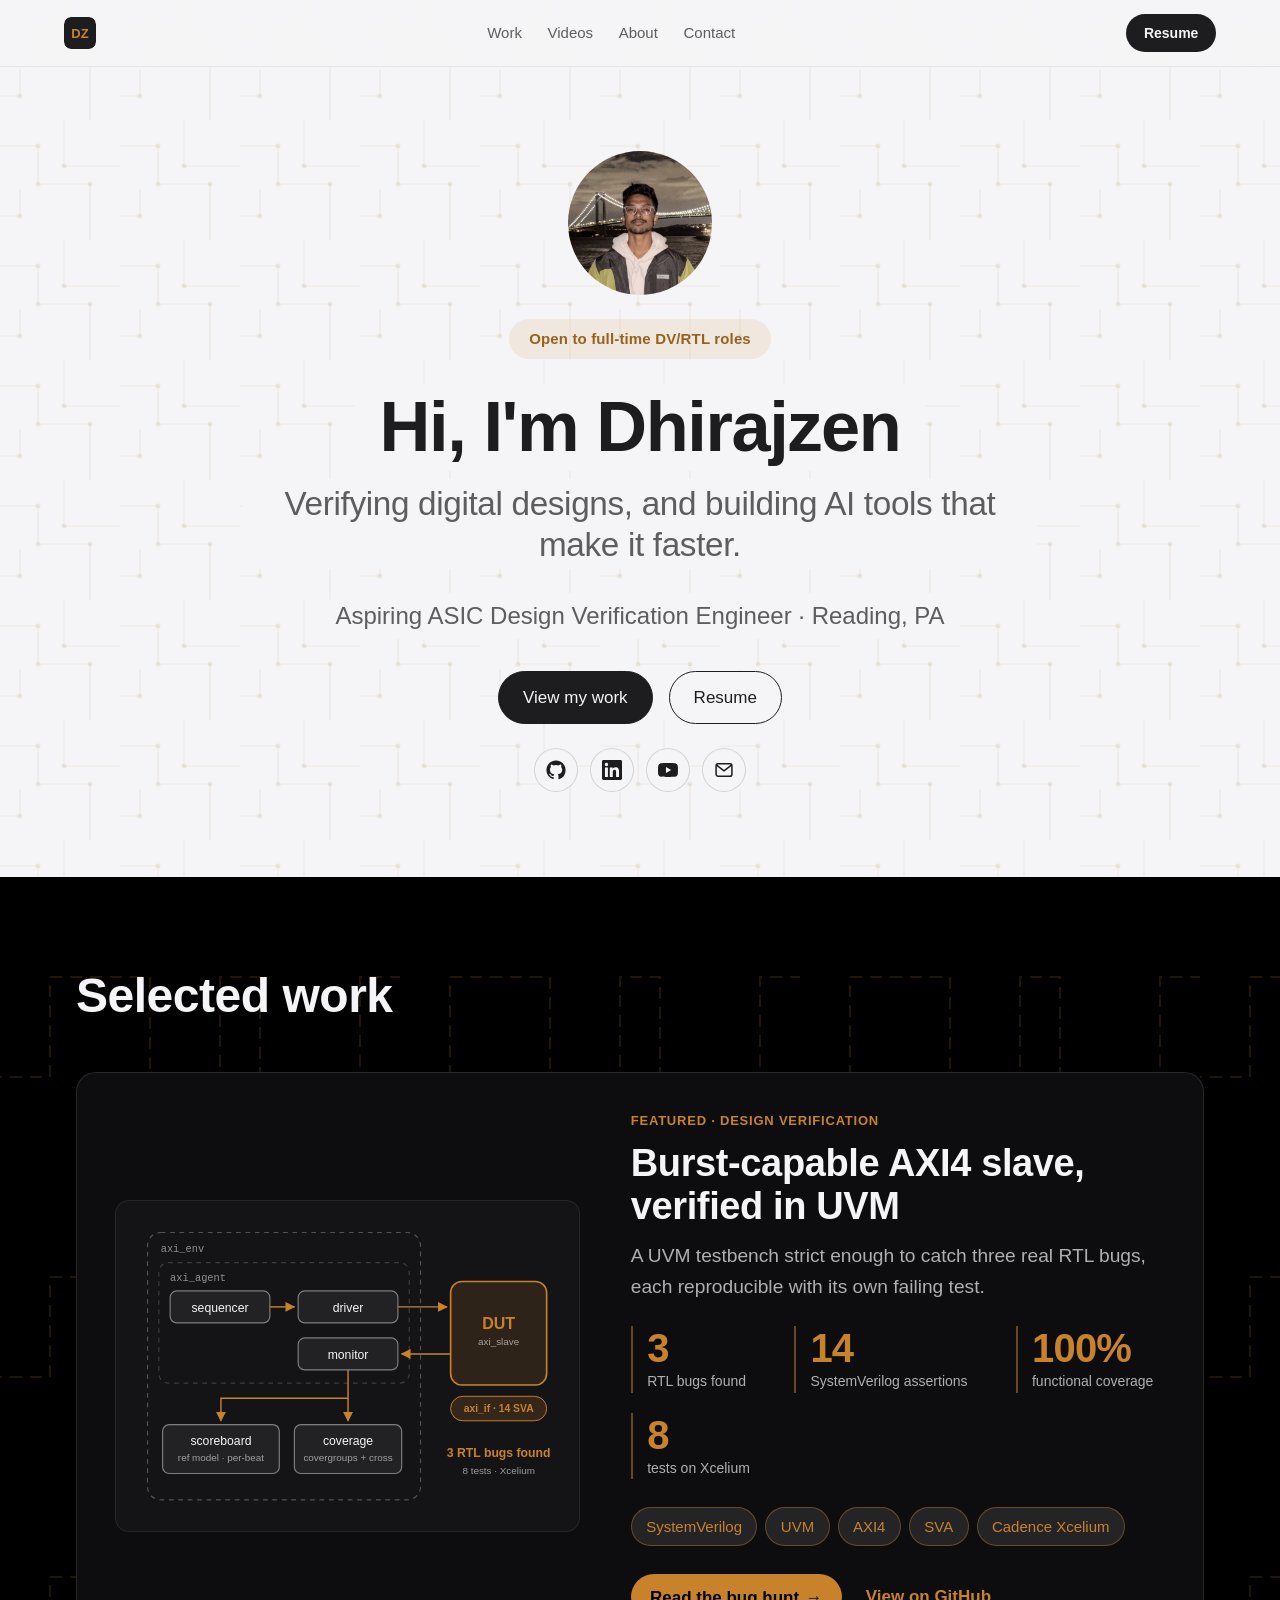
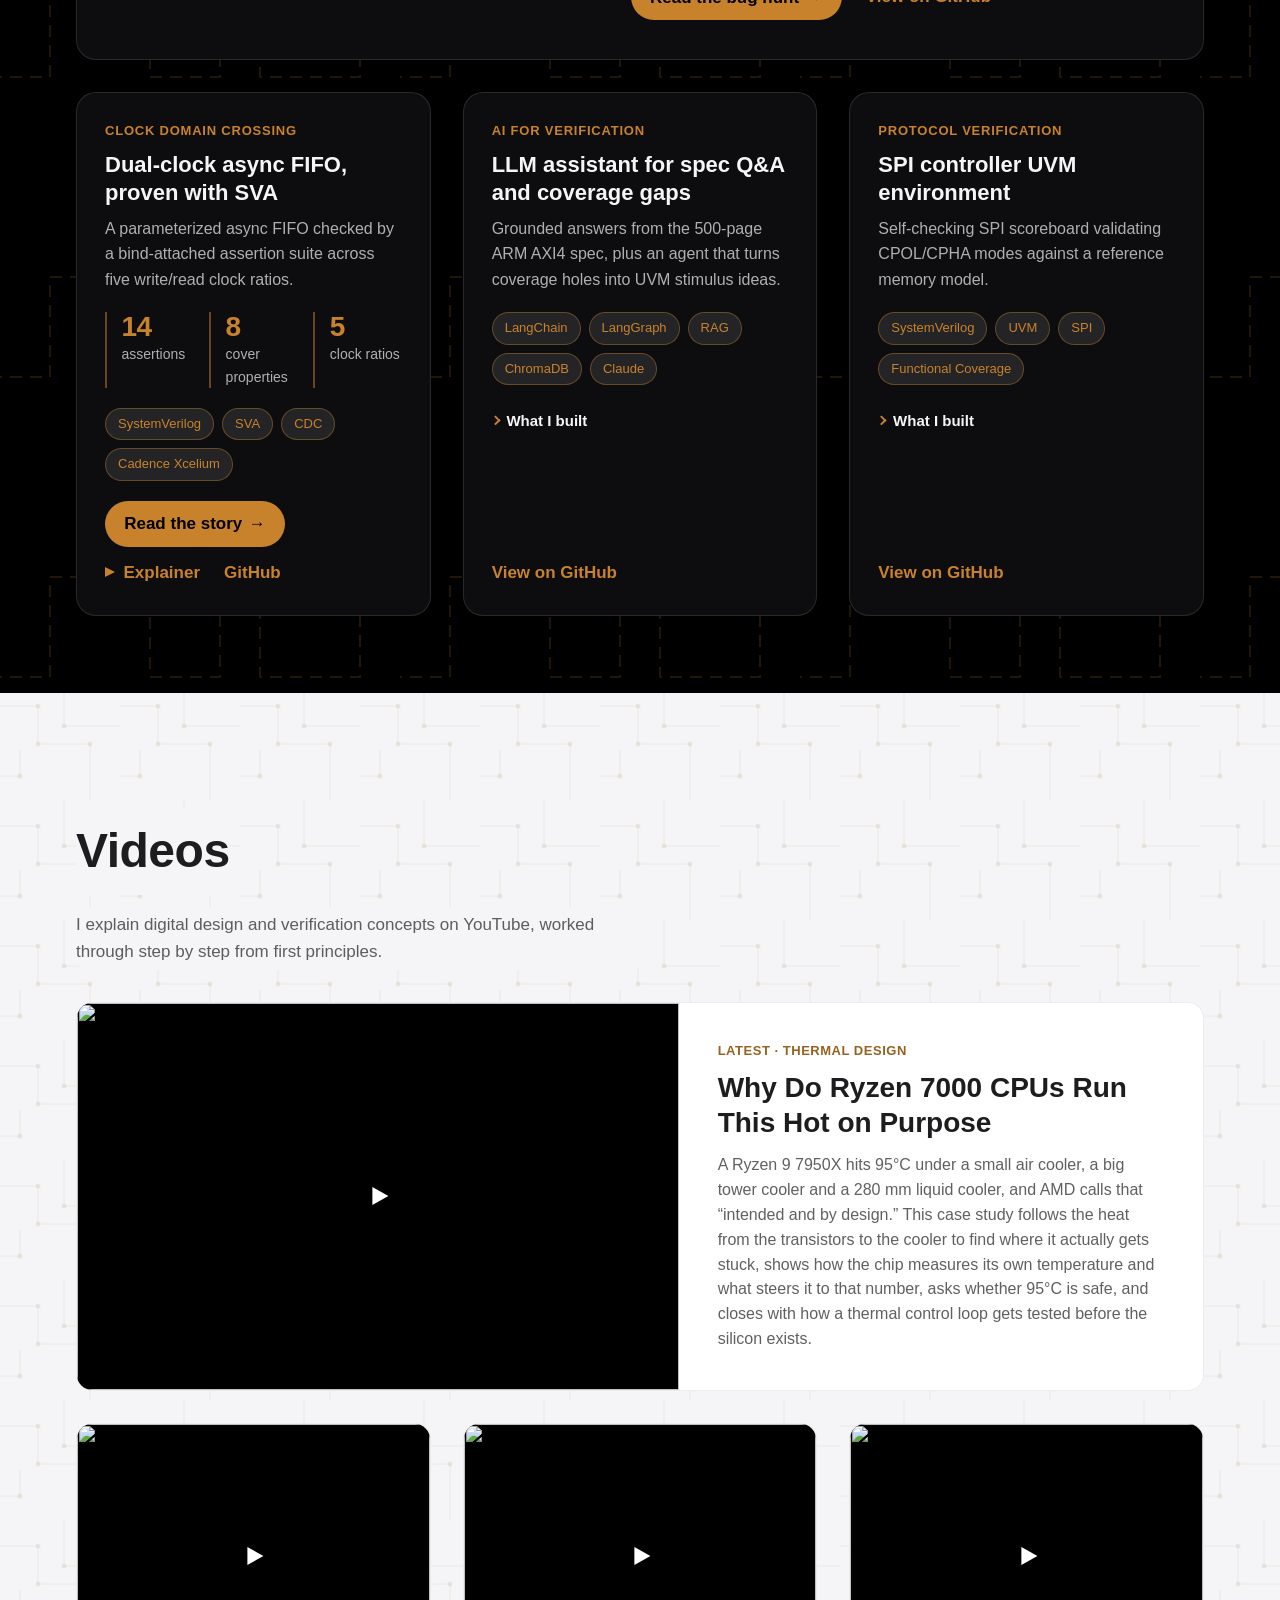
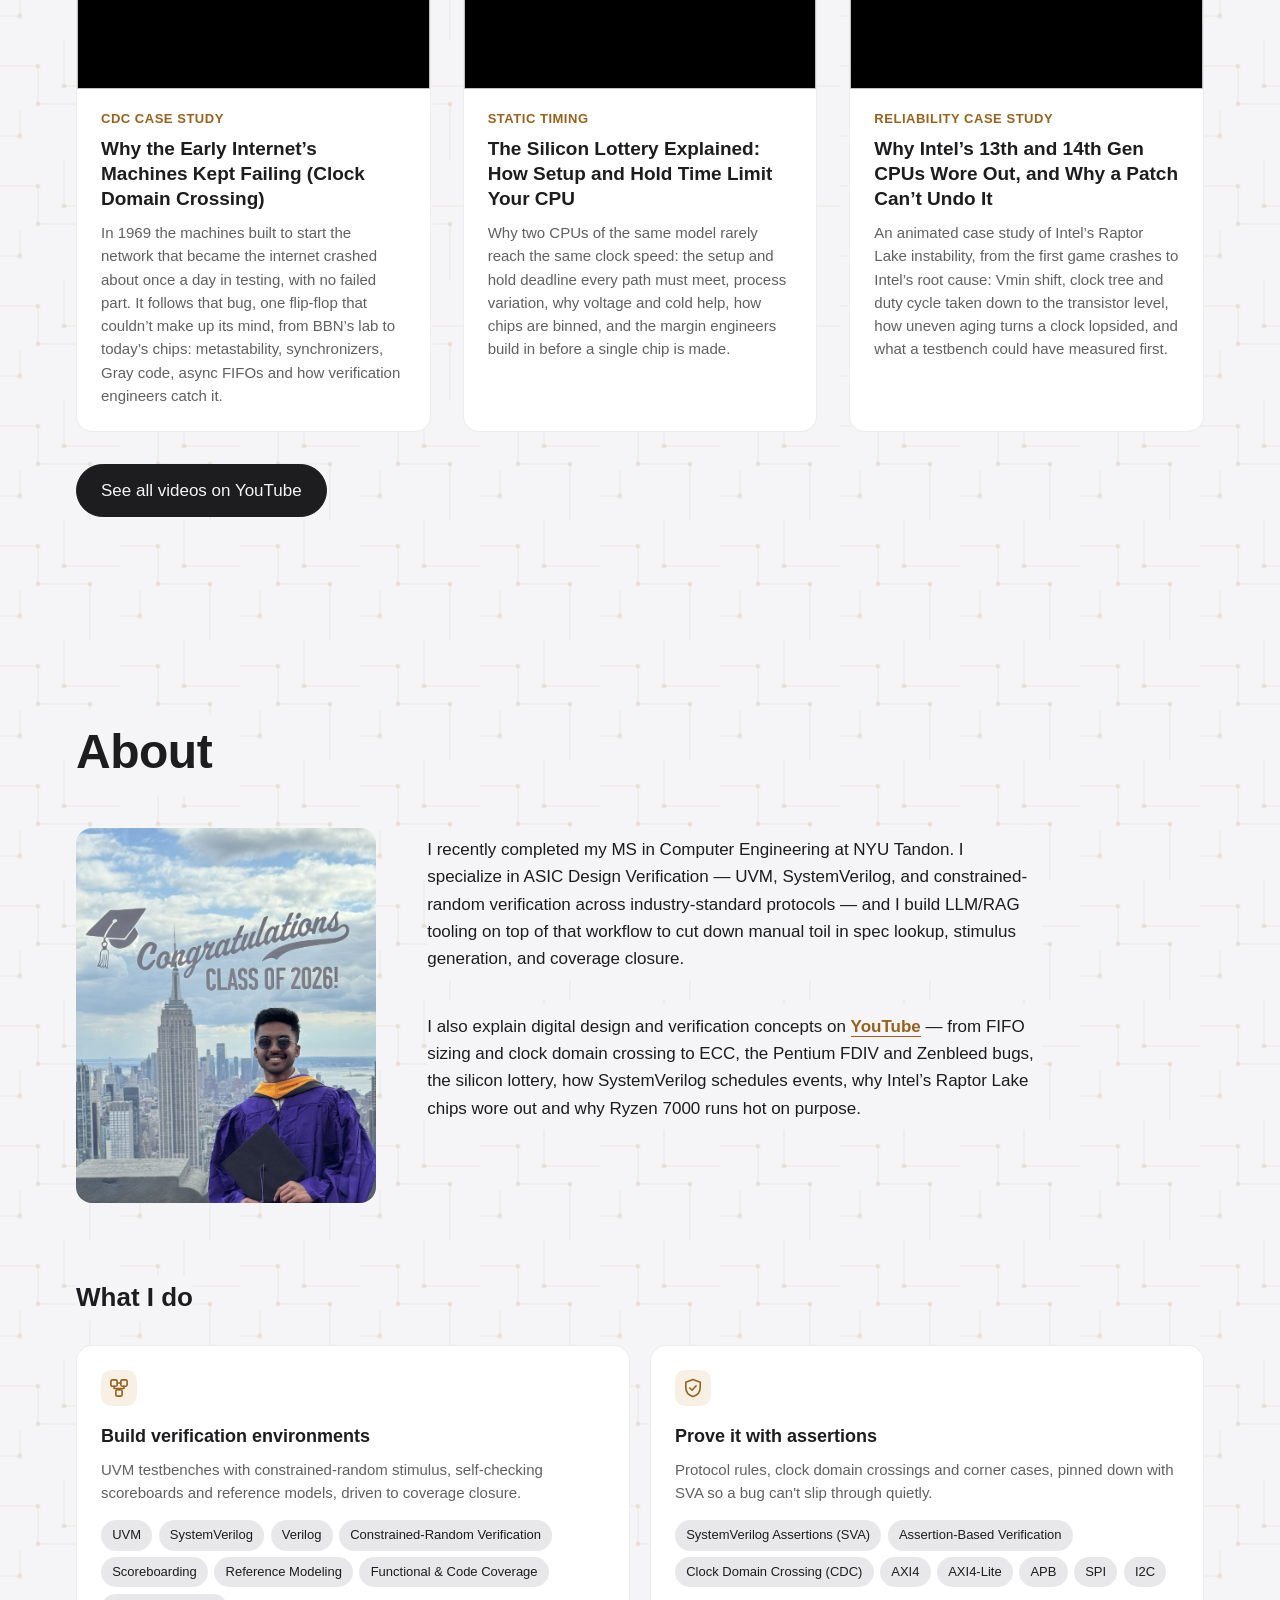
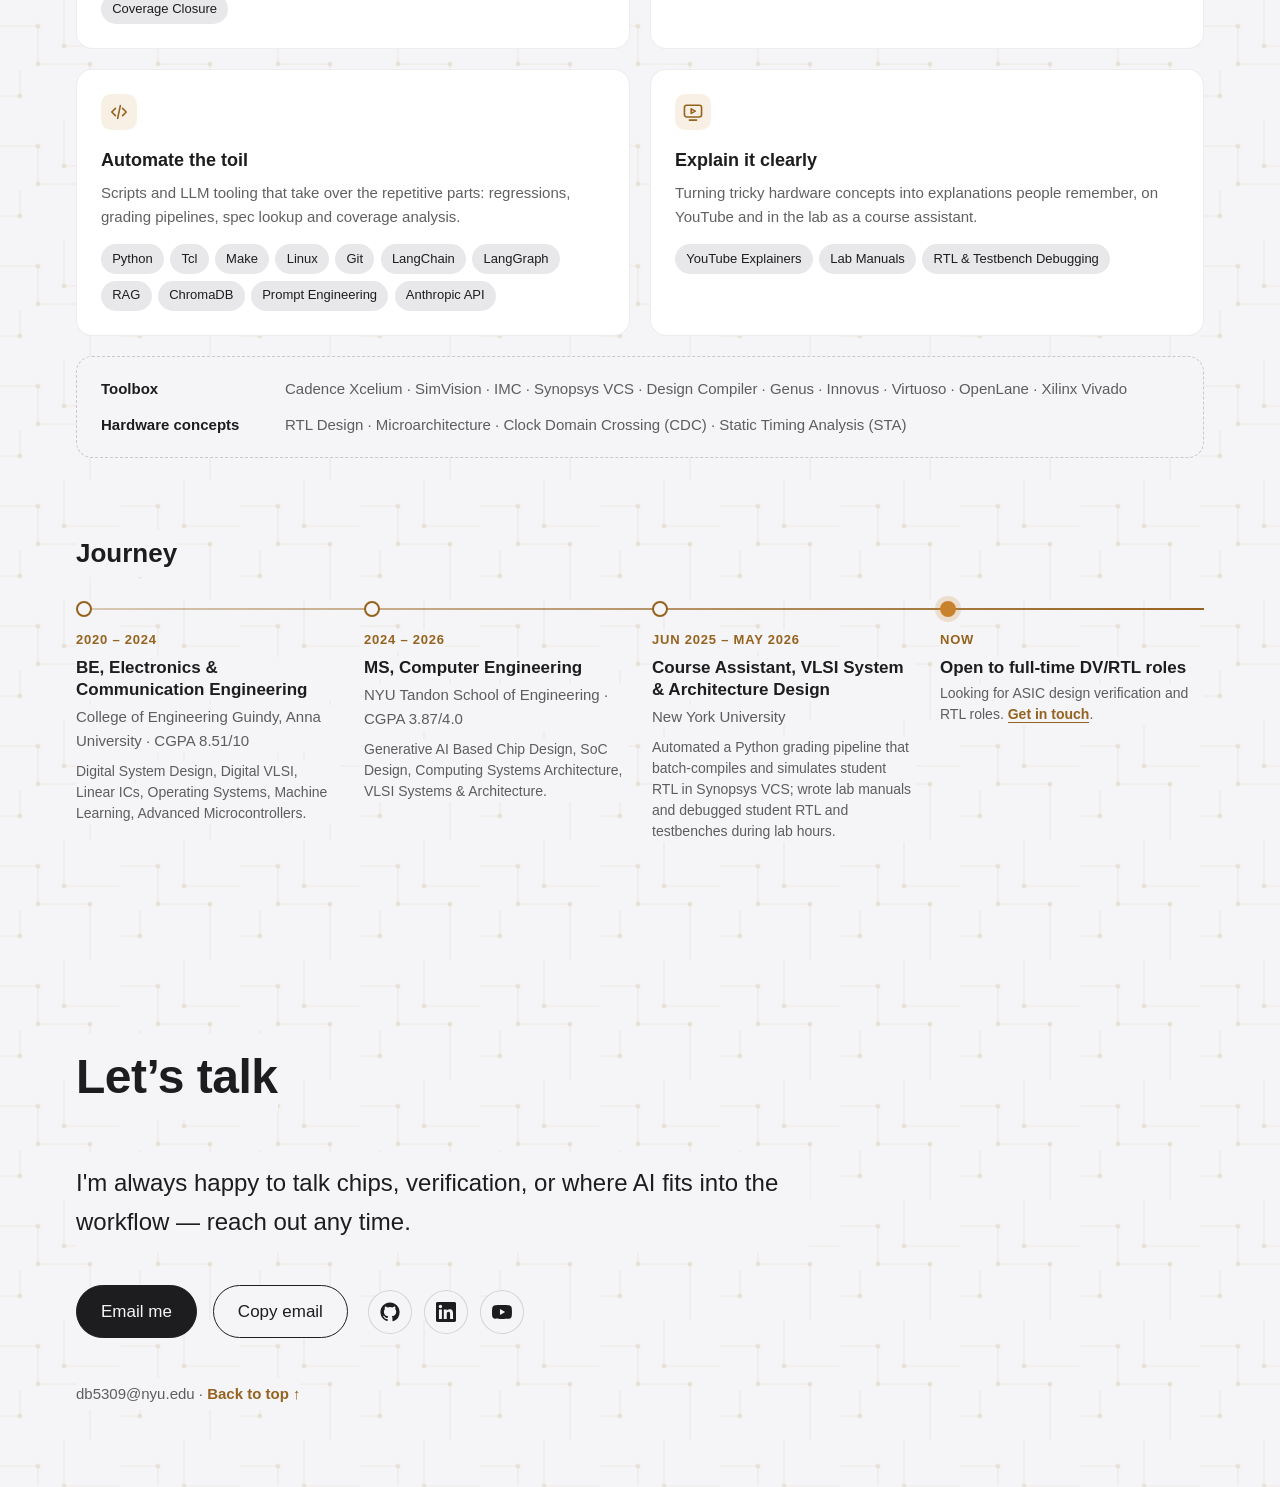
==== commit 1b329bb5: "content: keep Videos short, link out for the rest - Videos now shows the latest video plus the next " ====
--- a/index.html
+++ b/index.html
@@ -306,85 +306,8 @@
             <p>An animated case study of Intel’s Raptor Lake instability, from the first game crashes to Intel’s root cause: Vmin shift, clock tree and duty cycle taken down to the transistor level, how uneven aging turns a clock lopsided, and what a testbench could have measured first.</p>
           </div>
         </article>
-        <article class="video-card" data-reveal>
-          <a class="video-thumb" href="https://www.youtube.com/watch?v=bqGnVSaRo10" data-video-id="bqGnVSaRo10" data-video-title="Zenbleed: The CPU Bug That Leaked Data and How a Fuzzer Found It" aria-label="Play video: Zenbleed: The CPU Bug That Leaked Data and How a Fuzzer Found It">
-            <img src="https://i.ytimg.com/vi/bqGnVSaRo10/hqdefault.jpg" alt="" width="480" height="360" loading="lazy" decoding="async">
-            <span class="video-thumb__play" aria-hidden="true"></span>
-          </a>
-          <div class="video-card__body">
-            <p class="video-card__topic">Security bug case study</p>
-            <h3>Zenbleed: The CPU Bug That Leaked Data and How a Fuzzer Found It</h3>
-            <p>The bug that shipped in every AMD Zen 2 processor, seen from the verification seat: how a zeroed register leaked data, how a fuzzer found it by checking the chip against itself, why the usual testbench missed it, and what catches bugs like it now.</p>
-          </div>
-        </article>
-        <article class="video-card" data-reveal>
-          <a class="video-thumb" href="https://www.youtube.com/watch?v=_Waa6wcDq2c" data-video-id="_Waa6wcDq2c" data-video-title="SystemVerilog Scheduling Regions, Visualized: The Stratified Event Queue" aria-label="Play video: SystemVerilog Scheduling Regions, Visualized: The Stratified Event Queue">
-            <img src="https://i.ytimg.com/vi/_Waa6wcDq2c/hqdefault.jpg" alt="" width="480" height="360" loading="lazy" decoding="async">
-            <span class="video-thumb__play" aria-hidden="true"></span>
-          </a>
-          <div class="video-card__body">
-            <p class="video-card__topic">SystemVerilog</p>
-            <h3>SystemVerilog Scheduling Regions, Visualized: The Stratified Event Queue</h3>
-            <p>What a simulator does inside one moment of simulation time: the 9 scheduling regions step by step, where race conditions come from, and how nonblocking assignments, $strobe, clocking blocks and deferred assertions avoid them. Checked against a model of the IEEE 1800-2023 scheduler.</p>
-          </div>
-        </article>
-        <article class="video-card" data-reveal>
-          <a class="video-thumb" href="https://www.youtube.com/watch?v=QjKKdYU0iMw" data-video-id="QjKKdYU0iMw" data-video-title="How Chip Teams Decide Verification Is Finished: Sign-Off Criteria" aria-label="Play video: How Chip Teams Decide Verification Is Finished: Sign-Off Criteria">
-            <img src="https://i.ytimg.com/vi/QjKKdYU0iMw/hqdefault.jpg" alt="" width="480" height="360" loading="lazy" decoding="async">
-            <span class="video-thumb__play" aria-hidden="true"></span>
-          </a>
-          <div class="video-card__body">
-            <p class="video-card__topic">Verification sign-off</p>
-            <h3>How Chip Teams Decide Verification Is Finished: Sign-Off Criteria</h3>
-            <p>Testing can never prove a chip has no bugs, so how does a DV team decide it’s done? Covers the verification plan, code vs functional coverage, three ways to close a coverage hole, mutation testing, bug-rate curves and the sign-off review, with a simulated FIFO bug as the running example.</p>
-          </div>
-        </article>
-        <article class="video-card" data-reveal>
-          <a class="video-thumb" href="https://www.youtube.com/watch?v=6V32yWLrHxM" data-video-id="6V32yWLrHxM" data-video-title="Why Random Tests Missed Intel’s $475M Bug (Coverage &amp; Formal Proofs)" aria-label="Play video: Why Random Tests Missed Intel’s $475M Bug (Coverage &amp; Formal Proofs)">
-            <img src="https://i.ytimg.com/vi/6V32yWLrHxM/hqdefault.jpg" alt="" width="480" height="360" loading="lazy" decoding="async">
-            <span class="video-thumb__play" aria-hidden="true"></span>
-          </a>
-          <div class="video-card__body">
-            <p class="video-card__topic">Verification case study</p>
-            <h3>Why Random Tests Missed Intel’s $475M Bug (Coverage &amp; Formal Proofs)</h3>
-            <p>A design verification case study of the Pentium FDIV bug, built on my own bit-level model of its SRT divider: why 1,000,000 random tests never touched the 5 defective table cells, and how coverage and formal proofs catch bugs like it.</p>
-          </div>
-        </article>
-        <article class="video-card" data-reveal>
-          <a class="video-thumb" href="https://www.youtube.com/watch?v=ET1wU6dEvhg" data-video-id="ET1wU6dEvhg" data-video-title="FIFO Depth Calculation: 8 Traps (and How to Solve Them)" aria-label="Play video: FIFO Depth Calculation: 8 Traps (and How to Solve Them)">
-            <img src="https://i.ytimg.com/vi/ET1wU6dEvhg/hqdefault.jpg" alt="" width="480" height="360" loading="lazy" decoding="async">
-            <span class="video-thumb__play" aria-hidden="true"></span>
-          </a>
-          <div class="video-card__body">
-            <p class="video-card__topic">Interview prep</p>
-            <h3>FIFO Depth Calculation: 8 Traps (and How to Solve Them)</h3>
-            <p>One idea answers every version of “how deep must this FIFO be?”: it only has to hold the backlog that builds while writes outpace reads. It solves the standard case, then works through eight traps, from idle cycles and the 2X trap to back-to-back bursts and async margin.</p>
-          </div>
-        </article>
-        <article class="video-card" data-reveal>
-          <a class="video-thumb" href="https://www.youtube.com/watch?v=NLQoDZw3vug" data-video-id="NLQoDZw3vug" data-video-title="How Data Crosses Between 2 Clock Domains: The Async FIFO" aria-label="Play video: How Data Crosses Between 2 Clock Domains: The Async FIFO">
-            <img src="https://i.ytimg.com/vi/NLQoDZw3vug/hqdefault.jpg" alt="" width="480" height="360" loading="lazy" decoding="async">
-            <span class="video-thumb__play" aria-hidden="true"></span>
-          </a>
-          <div class="video-card__body">
-            <p class="video-card__topic">Clock domain crossing</p>
-            <h3>How Data Crosses Between 2 Clock Domains: The Async FIFO</h3>
-            <p>Builds an asynchronous FIFO step by step to show how data crosses safely between two unrelated clocks: the lap bit, metastability and the two-flop synchronizer, why a binary pointer going from 7 to 8 can arrive as 15, and how Gray code fixes it.</p>
-          </div>
-        </article>
-        <article class="video-card" data-reveal>
-          <a class="video-thumb" href="https://www.youtube.com/watch?v=aiX9myUAh60" data-video-id="aiX9myUAh60" data-video-title="How Chips Survive a Bit Flip: Error Correcting Code (ECC)" aria-label="Play video: How Chips Survive a Bit Flip: Error Correcting Code (ECC)">
-            <img src="https://i.ytimg.com/vi/aiX9myUAh60/hqdefault.jpg" alt="" width="480" height="360" loading="lazy" decoding="async">
-            <span class="video-thumb__play" aria-hidden="true"></span>
-          </a>
-          <div class="video-card__body">
-            <p class="video-card__topic">Reliability &amp; ECC</p>
-            <h3>How Chips Survive a Bit Flip: Error Correcting Code (ECC)</h3>
-            <p>A 2003 Belgian election gave one candidate exactly 4,096 extra votes: 2<sup>12</sup>, a single flipped bit. What a bit flip is, how chips survive one with parity and ECC, and how verification engineers use fault injection to prove every flip gets fixed or caught.</p>
-          </div>
-        </article>
       </div>
-      <a class="btn btn--primary videos-cta" href="https://www.youtube.com/@dhirajzen30" data-reveal>Subscribe on YouTube</a>
+      <a class="btn btn--primary videos-cta" href="https://www.youtube.com/@dhirajzen30/videos" data-reveal>See all videos on YouTube</a>
     </section>
 
     <section id="about" aria-labelledby="about-heading">
--- a/styles.css
+++ b/styles.css
@@ -992,17 +992,17 @@
 @media (max-width: 799px) {
   .video-card--feature { grid-template-columns: 1fr; }
 }
-/* Three columns with one card left over: rather than leave it alone in the
-   last row, lay it out wide (thumbnail beside text) across the full row. */
-@media (min-width: 1000px) {
-  .video-grid > .video-card:last-child:nth-child(3n+1) {
+/* Two columns with one card left over (3 cards on tablets): rather than
+   leave it alone in the last row, lay it out wide across the full row. */
+@media (min-width: 640px) and (max-width: 999px) {
+  .video-grid > .video-card:last-child:nth-child(odd) {
     grid-column: 1 / -1;
     display: grid;
-    grid-template-columns: minmax(0, 1fr) minmax(0, 2fr);
+    grid-template-columns: minmax(0, 1fr) minmax(0, 1fr);
   }
-  .video-grid > .video-card:last-child:nth-child(3n+1) > .video-thumb,
-  .video-grid > .video-card:last-child:nth-child(3n+1) > .video-frame { align-self: stretch; }
-  .video-grid > .video-card:last-child:nth-child(3n+1) .video-card__body { align-self: center; }
+  .video-grid > .video-card:last-child:nth-child(odd) > .video-thumb,
+  .video-grid > .video-card:last-child:nth-child(odd) > .video-frame { align-self: stretch; }
+  .video-grid > .video-card:last-child:nth-child(odd) .video-card__body { align-self: center; }
 }
 .videos-cta { margin-top: 2rem; }
 @media (prefers-reduced-motion: reduce) {
